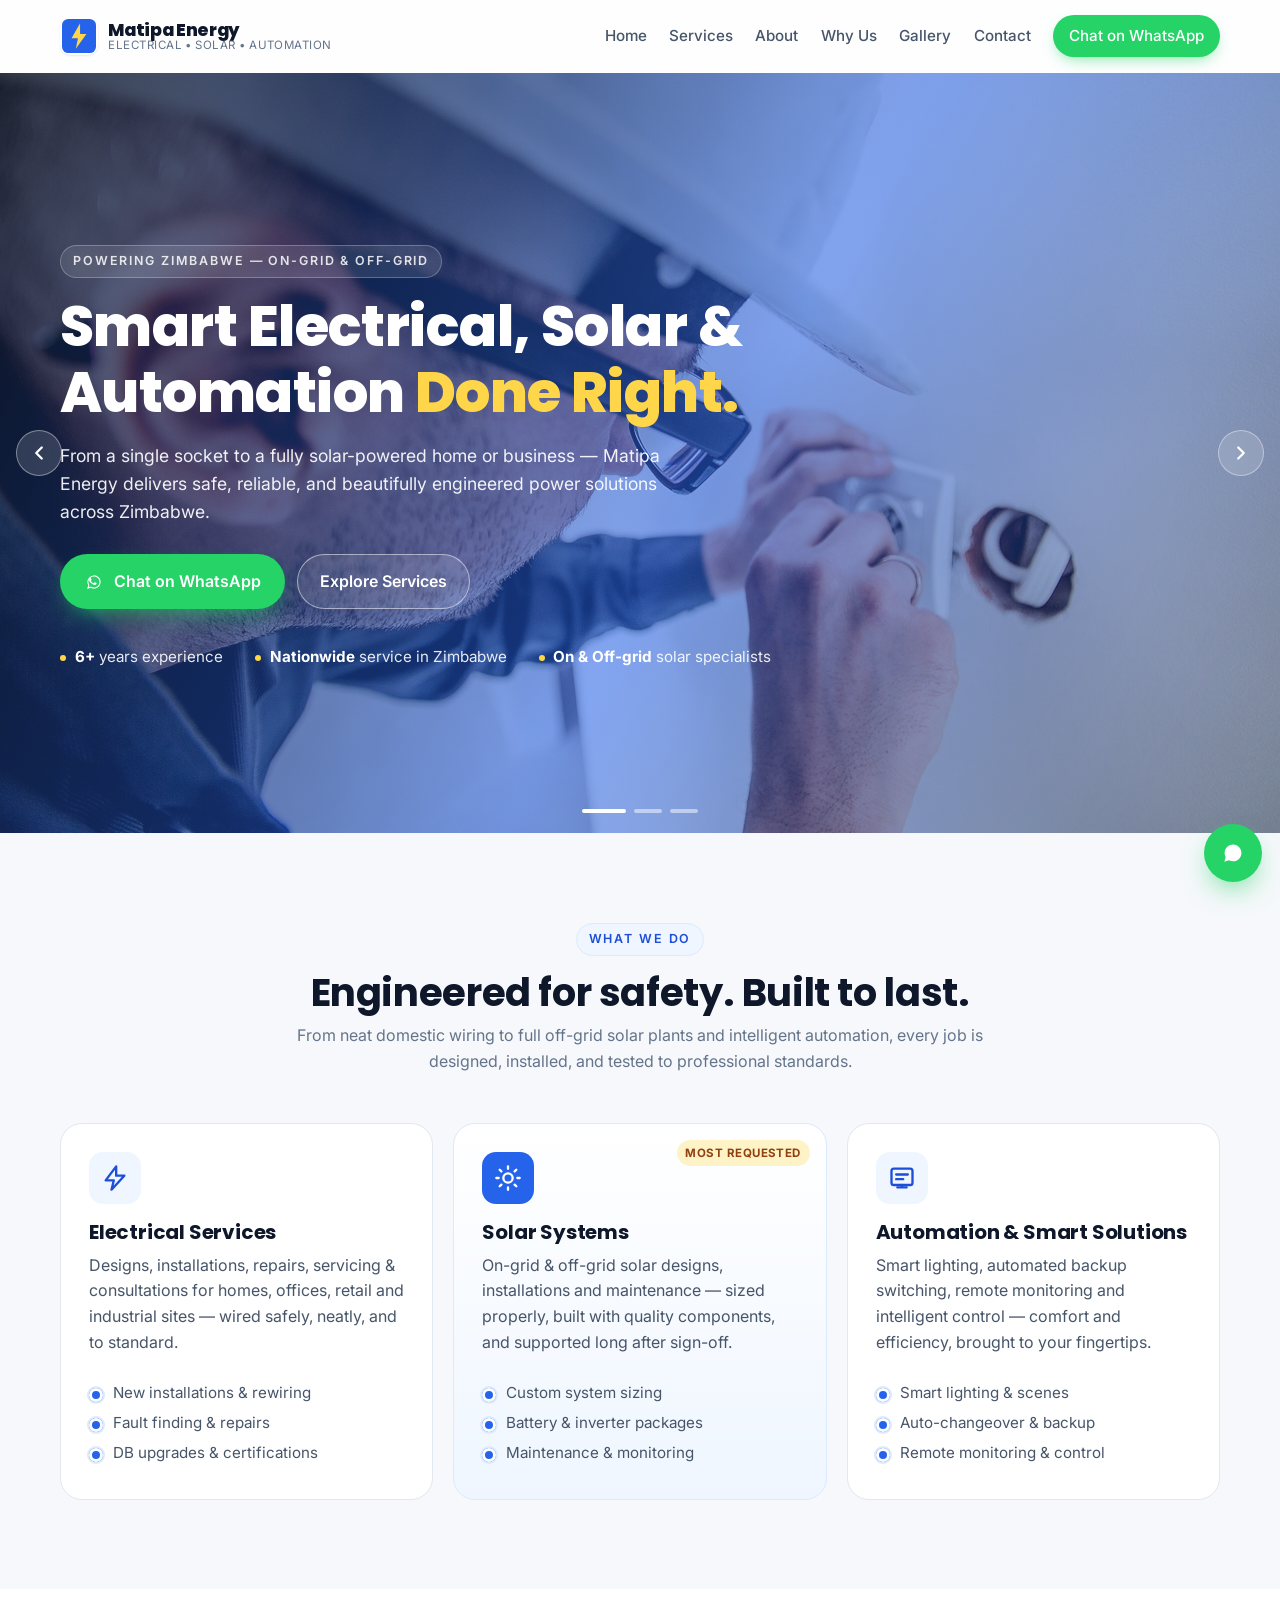
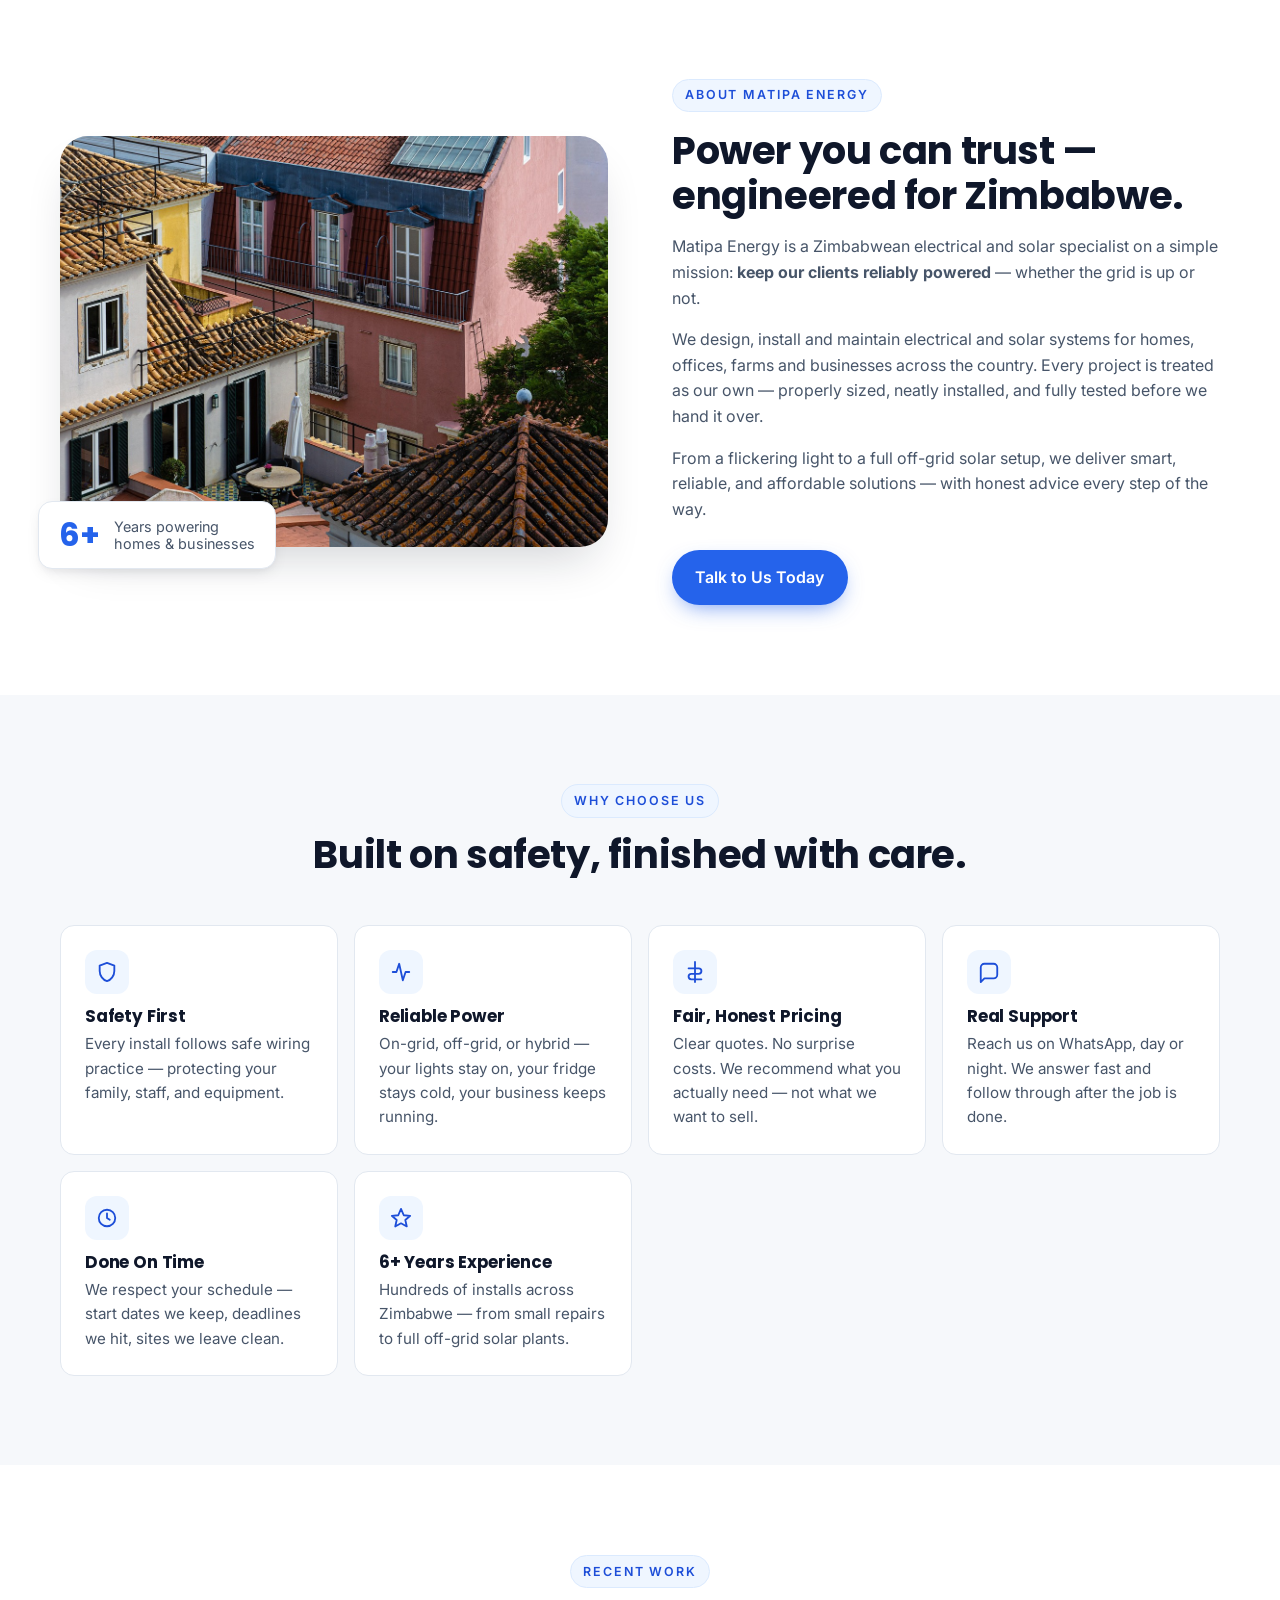
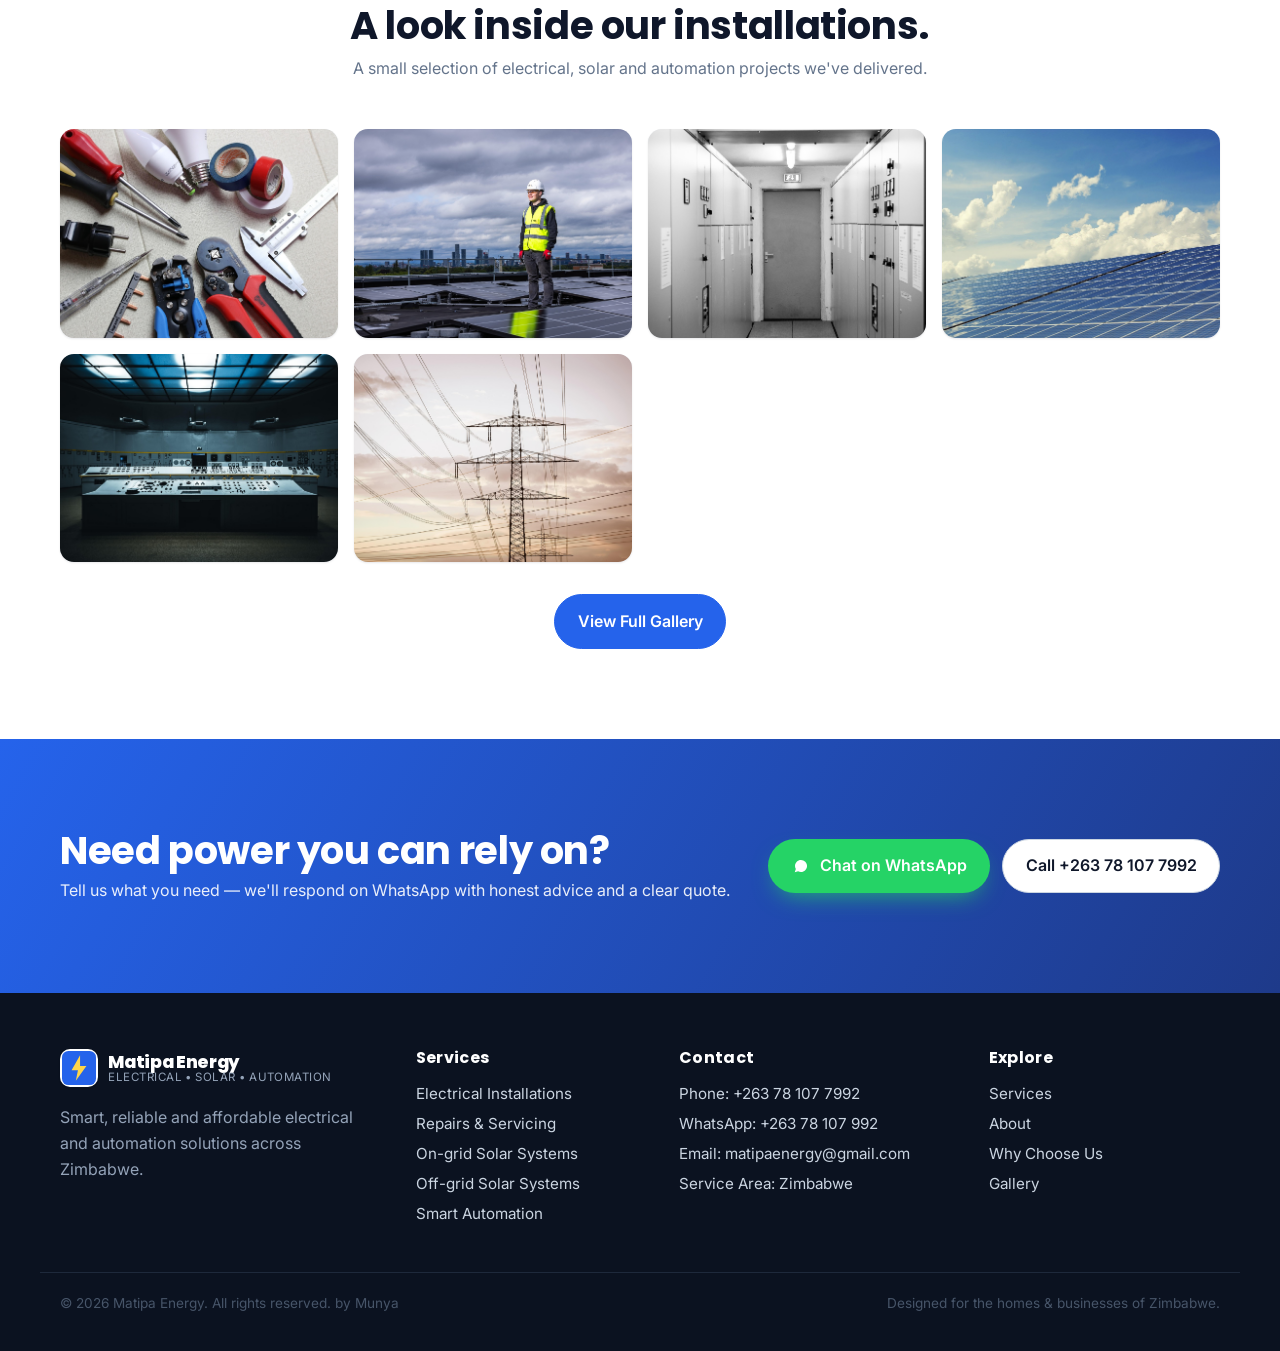
==== index.html @ 3df7f983 "Add files via upload" ====
<!DOCTYPE html>
<html lang="en">
<head>
  <meta charset="UTF-8" />
  <meta name="viewport" content="width=device-width, initial-scale=1.0" />
  <meta name="description" content="Matipa Energy — Professional electrician in Zimbabwe offering electrical installations, solar systems (on-grid & off-grid), and smart automation services. 6+ years experience. Get a free quote on WhatsApp." />
  <meta name="keywords" content="electrician in Zimbabwe, electrical installations Zimbabwe, solar systems Zimbabwe, off-grid solar, on-grid solar, automation services Zimbabwe, smart home Zimbabwe, Matipa Energy" />
  <meta name="author" content="Matipa Energy" />

  <meta property="og:title" content="Matipa Energy — Electrical, Solar & Automation Experts in Zimbabwe" />
  <meta property="og:description" content="Smart, reliable, and affordable electrical, solar, and automation solutions across Zimbabwe. 6+ years of trusted experience." />
  <meta property="og:type" content="website" />
  <meta property="og:image" content="/images/hero2.jpg" />

  <title>Matipa Energy — Electrical, Solar & Automation Experts in Zimbabwe</title>

  <link rel="icon" href="data:image/svg+xml,%3Csvg xmlns='http://www.w3.org/2000/svg' viewBox='0 0 64 64'%3E%3Crect width='64' height='64' rx='12' fill='%232563eb'/%3E%3Cpath d='M34 8 L18 36 H30 L26 56 L46 28 H34 Z' fill='%23ffd54a'/%3E%3C/svg%3E" />
  <link rel="preconnect" href="https://fonts.googleapis.com" />
  <link rel="preconnect" href="https://fonts.gstatic.com" crossorigin />
  <link href="https://fonts.googleapis.com/css2?family=Inter:wght@400;500;600;700;800&family=Poppins:wght@600;700;800&display=swap" rel="stylesheet" />
  <link rel="stylesheet" href="css/style.css" />
</head>
<body>

  <!-- ===== HEADER / NAV ===== -->
  <header class="site-header" id="siteHeader">
    <div class="container nav-wrap">
      <a href="#home" class="brand" aria-label="Matipa Energy home">
        <span class="brand-mark" aria-hidden="true">
          <svg viewBox="0 0 64 64" width="34" height="34" xmlns="http://www.w3.org/2000/svg">
            <rect width="64" height="64" rx="12" fill="#2563eb"/>
            <path d="M34 8 L18 36 H30 L26 56 L46 28 H34 Z" fill="#ffd54a"/>
          </svg>
        </span>
        <span class="brand-text">
          <span class="brand-name">Matipa Energy</span>
          <span class="brand-tag">Electrical • Solar • Automation</span>
        </span>
      </a>

      <nav class="primary-nav" id="primaryNav" aria-label="Primary">
        <a href="#home">Home</a>
        <a href="#services">Services</a>
        <a href="#about">About</a>
        <a href="#why">Why Us</a>
        <a href="gallery.html">Gallery</a>
        <a href="#contact">Contact</a>
        <a class="nav-cta" href="https://wa.me/263783249998?text=Hello%20Matipa%20Energy,%20I%20need%20electrical%20or%20solar%20services." target="_blank" rel="noopener">Chat on WhatsApp</a>
      </nav>

      <button class="nav-toggle" id="navToggle" aria-controls="primaryNav" aria-expanded="false" aria-label="Toggle menu">
        <span></span><span></span><span></span>
      </button>
    </div>
  </header>

  <!-- ===== HERO / SLIDER ===== -->
  <section class="hero" id="home" aria-label="Hero">
    <div class="slider" id="heroSlider">
      <div class="slide is-active" style="background-image:url('images/hero1.jpg')"></div>
      <div class="slide" style="background-image:url('images/hero2.jpg')"></div>
      <div class="slide" style="background-image:url('images/hero3.jpg')"></div>
      <div class="slide-overlay"></div>

      <button class="slider-arrow prev" id="slidePrev" aria-label="Previous slide">
        <svg viewBox="0 0 24 24" width="22" height="22" fill="none" stroke="currentColor" stroke-width="2.5" stroke-linecap="round" stroke-linejoin="round"><polyline points="15 18 9 12 15 6"></polyline></svg>
      </button>
      <button class="slider-arrow next" id="slideNext" aria-label="Next slide">
        <svg viewBox="0 0 24 24" width="22" height="22" fill="none" stroke="currentColor" stroke-width="2.5" stroke-linecap="round" stroke-linejoin="round"><polyline points="9 18 15 12 9 6"></polyline></svg>
      </button>

      <div class="slider-dots" id="sliderDots" role="tablist" aria-label="Slide controls"></div>
    </div>

    <div class="hero-content container">
      <span class="eyebrow">Powering Zimbabwe — On-grid &amp; Off-grid</span>
      <h1 class="hero-title">
        Smart Electrical, Solar &amp; Automation <span class="accent">Done Right.</span>
      </h1>
      <p class="hero-sub">
        From a single socket to a fully solar-powered home or business — Matipa Energy delivers
        safe, reliable, and beautifully engineered power solutions across Zimbabwe.
      </p>

      <div class="hero-ctas">
        <a class="btn btn-whatsapp"
           href="https://wa.me/263783249998?text=Hello%20Matipa%20Energy,%20I%20need%20electrical%20or%20solar%20services."
           target="_blank" rel="noopener">
          <svg viewBox="0 0 32 32" width="22" height="22" fill="currentColor" aria-hidden="true"><path d="M19.11 17.21c-.27-.14-1.6-.79-1.85-.88-.25-.09-.43-.14-.61.14-.18.27-.7.88-.86 1.06-.16.18-.32.2-.59.07-.27-.14-1.13-.42-2.16-1.34-.8-.71-1.34-1.59-1.5-1.86-.16-.27-.02-.42.12-.55.12-.12.27-.32.41-.48.14-.16.18-.27.27-.45.09-.18.05-.34-.02-.48-.07-.14-.61-1.46-.83-2-.22-.53-.44-.46-.61-.47l-.52-.01c-.18 0-.48.07-.73.34-.25.27-.95.93-.95 2.27 0 1.34.98 2.63 1.11 2.81.14.18 1.93 2.95 4.68 4.13.65.28 1.16.45 1.56.58.66.21 1.26.18 1.74.11.53-.08 1.6-.65 1.83-1.28.23-.63.23-1.16.16-1.28-.07-.12-.25-.18-.52-.32zM16.02 6.4c-5.31 0-9.62 4.31-9.62 9.62 0 1.7.45 3.36 1.3 4.82L6 26l5.29-1.66a9.59 9.59 0 0 0 4.72 1.22h.01c5.31 0 9.62-4.31 9.62-9.62 0-2.57-1-4.99-2.82-6.81a9.58 9.58 0 0 0-6.8-2.83zm0 17.51h-.01c-1.5 0-2.97-.4-4.25-1.16l-.3-.18-3.14.99 1-3.06-.2-.31a8.04 8.04 0 0 1-1.23-4.27c0-4.42 3.6-8.02 8.02-8.02 2.14 0 4.15.83 5.66 2.35a7.96 7.96 0 0 1 2.36 5.67c0 4.42-3.6 8.02-8.02 8.02z"/></svg>
          Chat on WhatsApp
        </a>
        <a class="btn btn-outline" href="#services">Explore Services</a>
      </div>

      <ul class="hero-trust">
        <li><strong>6+</strong> years experience</li>
        <li><strong>Nationwide</strong> service in Zimbabwe</li>
        <li><strong>On &amp; Off-grid</strong> solar specialists</li>
      </ul>
    </div>
  </section>

  <!-- ===== SERVICES ===== -->
  <section class="section services" id="services">
    <div class="container">
      <header class="section-head">
        <span class="eyebrow eyebrow-blue">What We Do</span>
        <h2>Engineered for safety. Built to last.</h2>
        <p>From neat domestic wiring to full off-grid solar plants and intelligent automation, every job
          is designed, installed, and tested to professional standards.</p>
      </header>

      <div class="cards">
        <article class="card service-card">
          <div class="card-icon" aria-hidden="true">
            <svg viewBox="0 0 24 24" width="28" height="28" fill="none" stroke="currentColor" stroke-width="2" stroke-linecap="round" stroke-linejoin="round"><path d="M13 2 L4 14 H11 L9 22 L20 10 H13 Z"/></svg>
          </div>
          <h3>Electrical Services</h3>
          <p>Designs, installations, repairs, servicing &amp; consultations for homes, offices, retail and industrial sites — wired safely, neatly, and to standard.</p>
          <ul class="check-list">
            <li>New installations &amp; rewiring</li>
            <li>Fault finding &amp; repairs</li>
            <li>DB upgrades &amp; certifications</li>
          </ul>
        </article>

        <article class="card service-card featured">
          <span class="badge">Most Requested</span>
          <div class="card-icon" aria-hidden="true">
            <svg viewBox="0 0 24 24" width="28" height="28" fill="none" stroke="currentColor" stroke-width="2" stroke-linecap="round" stroke-linejoin="round"><circle cx="12" cy="12" r="4"/><path d="M12 2v2M12 20v2M2 12h2M20 12h2M4.9 4.9l1.4 1.4M17.7 17.7l1.4 1.4M4.9 19.1l1.4-1.4M17.7 6.3l1.4-1.4"/></svg>
          </div>
          <h3>Solar Systems</h3>
          <p>On-grid &amp; off-grid solar designs, installations and maintenance — sized properly, built with quality components, and supported long after sign-off.</p>
          <ul class="check-list">
            <li>Custom system sizing</li>
            <li>Battery &amp; inverter packages</li>
            <li>Maintenance &amp; monitoring</li>
          </ul>
        </article>

        <article class="card service-card">
          <div class="card-icon" aria-hidden="true">
            <svg viewBox="0 0 24 24" width="28" height="28" fill="none" stroke="currentColor" stroke-width="2" stroke-linecap="round" stroke-linejoin="round"><rect x="3" y="4" width="18" height="14" rx="2"/><path d="M8 20h8M12 18v2M7 9h10M7 13h6"/></svg>
          </div>
          <h3>Automation &amp; Smart Solutions</h3>
          <p>Smart lighting, automated backup switching, remote monitoring and intelligent control — comfort and efficiency, brought to your fingertips.</p>
          <ul class="check-list">
            <li>Smart lighting &amp; scenes</li>
            <li>Auto-changeover &amp; backup</li>
            <li>Remote monitoring &amp; control</li>
          </ul>
        </article>
      </div>
    </div>
  </section>

  <!-- ===== ABOUT ===== -->
  <section class="section about" id="about">
    <div class="container about-grid">
      <div class="about-media">
        <img src="images/hero2.jpg" alt="Solar installation by Matipa Energy" loading="lazy" />
        <div class="about-stat">
          <strong>6+</strong>
          <span>Years powering<br />homes &amp; businesses</span>
        </div>
      </div>

      <div class="about-copy">
        <span class="eyebrow eyebrow-blue">About Matipa Energy</span>
        <h2>Power you can trust — engineered for Zimbabwe.</h2>
        <p>
          Matipa Energy is a Zimbabwean electrical and solar specialist on a simple mission:
          <strong>keep our clients reliably powered</strong> — whether the grid is up or not.
        </p>
        <p>
          We design, install and maintain electrical and solar systems for homes, offices,
          farms and businesses across the country. Every project is treated as our own —
          properly sized, neatly installed, and fully tested before we hand it over.
        </p>
        <p>
          From a flickering light to a full off-grid solar setup, we deliver smart,
          reliable, and affordable solutions — with honest advice every step of the way.
        </p>

        <a class="btn btn-primary" href="#contact">Talk to Us Today</a>
      </div>
    </div>
  </section>

  <!-- ===== WHY US ===== -->
  <section class="section why" id="why">
    <div class="container">
      <header class="section-head">
        <span class="eyebrow eyebrow-blue">Why Choose Us</span>
        <h2>Built on safety, finished with care.</h2>
      </header>

      <div class="why-grid">
        <div class="why-item">
          <div class="why-icon"><svg viewBox="0 0 24 24" width="22" height="22" fill="none" stroke="currentColor" stroke-width="2" stroke-linecap="round" stroke-linejoin="round"><path d="M12 2 4 5v6c0 5 3.5 9.7 8 11 4.5-1.3 8-6 8-11V5l-8-3z"/></svg></div>
          <h4>Safety First</h4>
          <p>Every install follows safe wiring practice — protecting your family, staff, and equipment.</p>
        </div>
        <div class="why-item">
          <div class="why-icon"><svg viewBox="0 0 24 24" width="22" height="22" fill="none" stroke="currentColor" stroke-width="2" stroke-linecap="round" stroke-linejoin="round"><path d="M3 12h4l3-9 4 18 3-9h4"/></svg></div>
          <h4>Reliable Power</h4>
          <p>On-grid, off-grid, or hybrid — your lights stay on, your fridge stays cold, your business keeps running.</p>
        </div>
        <div class="why-item">
          <div class="why-icon"><svg viewBox="0 0 24 24" width="22" height="22" fill="none" stroke="currentColor" stroke-width="2" stroke-linecap="round" stroke-linejoin="round"><path d="M12 1v22M5 8h11a3 3 0 0 1 0 6H8a3 3 0 0 0 0 6h11"/></svg></div>
          <h4>Fair, Honest Pricing</h4>
          <p>Clear quotes. No surprise costs. We recommend what you actually need — not what we want to sell.</p>
        </div>
        <div class="why-item">
          <div class="why-icon"><svg viewBox="0 0 24 24" width="22" height="22" fill="none" stroke="currentColor" stroke-width="2" stroke-linecap="round" stroke-linejoin="round"><path d="M21 15a4 4 0 0 1-4 4H7l-4 4V7a4 4 0 0 1 4-4h10a4 4 0 0 1 4 4z"/></svg></div>
          <h4>Real Support</h4>
          <p>Reach us on WhatsApp, day or night. We answer fast and follow through after the job is done.</p>
        </div>
        <div class="why-item">
          <div class="why-icon"><svg viewBox="0 0 24 24" width="22" height="22" fill="none" stroke="currentColor" stroke-width="2" stroke-linecap="round" stroke-linejoin="round"><circle cx="12" cy="12" r="9"/><path d="M12 7v5l3 2"/></svg></div>
          <h4>Done On Time</h4>
          <p>We respect your schedule — start dates we keep, deadlines we hit, sites we leave clean.</p>
        </div>
        <div class="why-item">
          <div class="why-icon"><svg viewBox="0 0 24 24" width="22" height="22" fill="none" stroke="currentColor" stroke-width="2" stroke-linecap="round" stroke-linejoin="round"><path d="M12 2 15 9l7 .6-5.3 4.6 1.6 7L12 17.8 5.7 21.2l1.6-7L2 9.6 9 9z"/></svg></div>
          <h4>6+ Years Experience</h4>
          <p>Hundreds of installs across Zimbabwe — from small repairs to full off-grid solar plants.</p>
        </div>
      </div>
    </div>
  </section>

  <!-- ===== GALLERY PREVIEW ===== -->
  <section class="section gallery" id="gallery">
    <div class="container">
      <header class="section-head">
        <span class="eyebrow eyebrow-blue">Recent Work</span>
        <h2>A look inside our installations.</h2>
        <p>A small selection of electrical, solar and automation projects we've delivered.</p>
      </header>

      <div class="gallery-grid">
        <a class="gallery-item" href="gallery.html"><img src="images/gallery1.jpg" alt="Electrical wiring installation" loading="lazy" /><span>Electrical Wiring</span></a>
        <a class="gallery-item" href="gallery.html"><img src="images/gallery2.jpg" alt="Rooftop solar installation" loading="lazy" /><span>Solar Installation</span></a>
        <a class="gallery-item" href="gallery.html"><img src="images/gallery3.jpg" alt="Distribution board" loading="lazy" /><span>Distribution Board</span></a>
        <a class="gallery-item" href="gallery.html"><img src="images/gallery4.jpg" alt="Off-grid battery storage" loading="lazy" /><span>Battery Backup</span></a>
        <a class="gallery-item" href="gallery.html"><img src="images/gallery5.jpg" alt="Smart lighting control" loading="lazy" /><span>Smart Automation</span></a>
        <a class="gallery-item" href="gallery.html"><img src="images/gallery6.jpg" alt="Electrician at work" loading="lazy" /><span>On-Site Service</span></a>
      </div>

      <div class="gallery-cta">
        <a class="btn btn-outline" href="gallery.html">View Full Gallery</a>
      </div>
    </div>
  </section>

  <!-- ===== CTA BANNER ===== -->
  <section class="section cta-banner" id="contact">
    <div class="container cta-wrap">
      <div>
        <h2>Need power you can rely on?</h2>
        <p>Tell us what you need — we'll respond on WhatsApp with honest advice and a clear quote.</p>
      </div>
      <div class="cta-actions">
        <a class="btn btn-whatsapp" href="https://wa.me/263781077992?text=Hello%20Matipa%20Energy,%20I%20need%20electrical%20or%20solar%20services." target="_blank" rel="noopener">
          <svg viewBox="0 0 32 32" width="20" height="20" fill="currentColor" aria-hidden="true"><path d="M19.11 17.21c-.27-.14-1.6-.79-1.85-.88-.25-.09-.43-.14-.61.14-.18.27-.7.88-.86 1.06-.16.18-.32.2-.59.07-.27-.14-1.13-.42-2.16-1.34-.8-.71-1.34-1.59-1.5-1.86-.16-.27-.02-.42.12-.55.12-.12.27-.32.41-.48.14-.16.18-.27.27-.45.09-.18.05-.34-.02-.48-.07-.14-.61-1.46-.83-2-.22-.53-.44-.46-.61-.47l-.52-.01c-.18 0-.48.07-.73.34-.25.27-.95.93-.95 2.27 0 1.34.98 2.63 1.11 2.81.14.18 1.93 2.95 4.68 4.13.65.28 1.16.45 1.56.58.66.21 1.26.18 1.74.11.53-.08 1.6-.65 1.83-1.28.23-.63.23-1.16.16-1.28-.07-.12-.25-.18-.52-.32zM16.02 6.4c-5.31 0-9.62 4.31-9.62 9.62 0 1.7.45 3.36 1.3 4.82L6 26l5.29-1.66a9.59 9.59 0 0 0 4.72 1.22h.01c5.31 0 9.62-4.31 9.62-9.62 0-2.57-1-4.99-2.82-6.81a9.58 9.58 0 0 0-6.8-2.83z"/></svg>
          Chat on WhatsApp
        </a>
        <a class="btn btn-light" href="tel:+263781077992">Call +263 78 107 7992</a>
      </div>
    </div>
  </section>

  <!-- ===== FOOTER ===== -->
  <footer class="site-footer">
    <div class="container footer-grid">
      <div>
        <a href="#home" class="brand brand-footer">
          <span class="brand-mark" aria-hidden="true">
            <svg viewBox="0 0 64 64" width="34" height="34" xmlns="http://www.w3.org/2000/svg">
              <rect width="64" height="64" rx="12" fill="#2563eb"/>
              <path d="M34 8 L18 36 H30 L26 56 L46 28 H34 Z" fill="#ffd54a"/>
            </svg>
          </span>
          <span class="brand-text">
            <span class="brand-name">Matipa Energy</span>
            <span class="brand-tag">Electrical • Solar • Automation</span>
          </span>
        </a>
        <p class="footer-tag">Smart, reliable and affordable electrical and automation solutions across Zimbabwe.</p>
      </div>

      <div>
        <h5>Services</h5>
        <ul class="footer-list">
          <li>Electrical Installations</li>
          <li>Repairs &amp; Servicing</li>
          <li>On-grid Solar Systems</li>
          <li>Off-grid Solar Systems</li>
          <li>Smart Automation</li>
        </ul>
      </div>

      <div>
        <h5>Contact</h5>
        <ul class="footer-list">
          <li>Phone: <a href="tel:+263781077992">+263 78 107 7992</a></li>
          <li>WhatsApp: <a href="https://wa.me/263781077992?text=Hello%20Matipa%20Energy,%20I%20need%20electrical%20or%20solar%20services." target="_blank" rel="noopener">+263 78 107 992</a></li>
          <li>Email: <a href="mailto:matipaenergy@gmail.com">matipaenergy@gmail.com</a></li>
          <li>Service Area: Zimbabwe</li>
        </ul>
      </div>

      <div>
        <h5>Explore</h5>
        <ul class="footer-list">
          <li><a href="#services">Services</a></li>
          <li><a href="#about">About</a></li>
          <li><a href="#why">Why Choose Us</a></li>
          <li><a href="/gallery.html">Gallery</a></li>
        </ul>
      </div>
    </div>

    <div class="container footer-bottom">
      <p>&copy; <span id="year"></span> Matipa Energy. All rights reserved. by Munya</p>
      <p>Designed for the homes &amp; businesses of Zimbabwe.</p>
    </div>
  </footer>

  <!-- Floating WhatsApp -->
  <a class="float-whatsapp"
     href="https://wa.me/263781077992?text=Hello%20Matipa%20Energy,%20I%20need%20electrical%20or%20solar%20services."
     target="_blank" rel="noopener" aria-label="Chat on WhatsApp">
    <svg viewBox="0 0 32 32" width="28" height="28" fill="currentColor" aria-hidden="true"><path d="M19.11 17.21c-.27-.14-1.6-.79-1.85-.88-.25-.09-.43-.14-.61.14-.18.27-.7.88-.86 1.06-.16.18-.32.2-.59.07-.27-.14-1.13-.42-2.16-1.34-.8-.71-1.34-1.59-1.5-1.86-.16-.27-.02-.42.12-.55.12-.12.27-.32.41-.48.14-.16.18-.27.27-.45.09-.18.05-.34-.02-.48-.07-.14-.61-1.46-.83-2-.22-.53-.44-.46-.61-.47l-.52-.01c-.18 0-.48.07-.73.34-.25.27-.95.93-.95 2.27 0 1.34.98 2.63 1.11 2.81.14.18 1.93 2.95 4.68 4.13.65.28 1.16.45 1.56.58.66.21 1.26.18 1.74.11.53-.08 1.6-.65 1.83-1.28.23-.63.23-1.16.16-1.28-.07-.12-.25-.18-.52-.32zM16.02 6.4c-5.31 0-9.62 4.31-9.62 9.62 0 1.7.45 3.36 1.3 4.82L6 26l5.29-1.66a9.59 9.59 0 0 0 4.72 1.22h.01c5.31 0 9.62-4.31 9.62-9.62 0-2.57-1-4.99-2.82-6.81a9.58 9.58 0 0 0-6.8-2.83z"/></svg>
  </a>

  <script src="js/script.js"></script>
</body>
</html>
---- css/style.css ----
/* =========================================================
   Matipa Energy — style.css
   Light, professional palette: white / light grey / soft blue
   No frameworks. Mobile-first.
   ========================================================= */

/* ---------- Design tokens ---------- */
:root {
  --c-bg: #f6f8fb;
  --c-surface: #ffffff;
  --c-surface-2: #f0f4fa;
  --c-text: #0f172a;
  --c-text-soft: #475569;
  --c-text-mute: #64748b;
  --c-border: #e2e8f0;
  --c-border-strong: #cbd5e1;

  --c-blue: #2563eb;
  --c-blue-600: #1d4ed8;
  --c-blue-50: #eff6ff;
  --c-blue-100: #dbeafe;
  --c-accent: #f59e0b;
  --c-accent-soft: #fef3c7;
  --c-whatsapp: #25d366;
  --c-whatsapp-dark: #128c7e;

  --shadow-sm: 0 1px 2px rgba(15,23,42,.06), 0 1px 3px rgba(15,23,42,.04);
  --shadow-md: 0 6px 16px -4px rgba(15,23,42,.10), 0 4px 8px -4px rgba(15,23,42,.06);
  --shadow-lg: 0 24px 48px -16px rgba(15,23,42,.20);

  --radius-sm: 8px;
  --radius-md: 14px;
  --radius-lg: 22px;
  --radius-xl: 28px;

  --container: 1200px;
  --header-h: 72px;

  --font-sans: 'Inter', system-ui, -apple-system, Segoe UI, Roboto, Helvetica, Arial, sans-serif;
  --font-display: 'Poppins', 'Inter', system-ui, sans-serif;
}

/* ---------- Reset ---------- */
*,
*::before,
*::after { box-sizing: border-box; }

html { scroll-behavior: smooth; -webkit-text-size-adjust: 100%; }

body {
  margin: 0;
  font-family: var(--font-sans);
  background: var(--c-bg);
  color: var(--c-text);
  line-height: 1.6;
  -webkit-font-smoothing: antialiased;
  text-rendering: optimizeLegibility;
}

img { max-width: 100%; display: block; }
a  { color: var(--c-blue); text-decoration: none; }
a:hover { color: var(--c-blue-600); }

h1, h2, h3, h4, h5 {
  font-family: var(--font-display);
  color: var(--c-text);
  margin: 0 0 .5rem;
  line-height: 1.18;
  letter-spacing: -.01em;
}
h1 { font-size: clamp(2rem, 4.4vw, 3.5rem); font-weight: 800; }
h2 { font-size: clamp(1.6rem, 3vw, 2.4rem); font-weight: 700; }
h3 { font-size: 1.25rem; font-weight: 700; }
h4 { font-size: 1.05rem; font-weight: 700; }
p  { margin: 0 0 1rem; color: var(--c-text-soft); }

ul { padding-left: 0; list-style: none; margin: 0; }

.container {
  width: 100%;
  max-width: var(--container);
  margin: 0 auto;
  padding: 0 1.25rem;
}

/* ---------- Header / Nav ---------- */
.site-header {
  position: sticky;
  top: 0;
  z-index: 50;
  background: rgba(255,255,255,.85);
  backdrop-filter: saturate(180%) blur(10px);
  -webkit-backdrop-filter: saturate(180%) blur(10px);
  border-bottom: 1px solid transparent;
  transition: border-color .2s ease, box-shadow .2s ease, background .2s ease;
}
.site-header.is-scrolled {
  background: rgba(255,255,255,.96);
  border-bottom-color: var(--c-border);
  box-shadow: var(--shadow-sm);
}
.nav-wrap {
  display: flex;
  align-items: center;
  justify-content: space-between;
  height: var(--header-h);
  gap: 1rem;
}
.brand {
  display: inline-flex;
  align-items: center;
  gap: .65rem;
  color: var(--c-text);
}
.brand:hover { color: var(--c-text); }
.brand-mark {
  display: inline-flex;
  align-items: center;
  justify-content: center;
  width: 38px; height: 38px;
  border-radius: 10px;
  box-shadow: var(--shadow-sm);
  background: #fff;
}
.brand-text { display: flex; flex-direction: column; line-height: 1.05; }
.brand-name { font-family: var(--font-display); font-weight: 800; font-size: 1.1rem; letter-spacing: -.02em; }
.brand-tag  { font-size: .72rem; color: var(--c-text-mute); letter-spacing: .04em; text-transform: uppercase; }

.primary-nav {
  display: flex;
  align-items: center;
  gap: 1.4rem;
}
.primary-nav a {
  color: var(--c-text-soft);
  font-weight: 500;
  font-size: .95rem;
  padding: .35rem 0;
  position: relative;
  transition: color .15s ease;
}
.primary-nav a:hover { color: var(--c-text); }
.primary-nav a:not(.nav-cta)::after {
  content: "";
  position: absolute;
  left: 0; right: 0; bottom: -4px;
  height: 2px;
  background: var(--c-blue);
  transform: scaleX(0);
  transform-origin: left;
  transition: transform .25s ease;
  border-radius: 2px;
}
.primary-nav a:not(.nav-cta):hover::after { transform: scaleX(1); }

.nav-cta {
  background: var(--c-whatsapp);
  color: #fff !important;
  padding: .55rem 1rem !important;
  border-radius: 999px;
  font-weight: 600;
  box-shadow: 0 6px 16px -6px rgba(37,211,102,.7);
  transition: transform .15s ease, box-shadow .2s ease, background .2s ease;
}
.nav-cta:hover { background: var(--c-whatsapp-dark); transform: translateY(-1px); }

.nav-toggle {
  display: none;
  background: transparent;
  border: 1px solid var(--c-border);
  border-radius: 10px;
  width: 42px; height: 42px;
  flex-direction: column;
  align-items: center;
  justify-content: center;
  gap: 5px;
  cursor: pointer;
}
.nav-toggle span {
  display: block;
  width: 20px; height: 2px;
  background: var(--c-text);
  border-radius: 2px;
  transition: transform .2s ease, opacity .2s ease;
}

/* ---------- Hero ---------- */
.hero {
  position: relative;
  min-height: clamp(560px, 85vh, 760px);
  display: flex;
  align-items: center;
  overflow: hidden;
  isolation: isolate;
  color: #fff;
}
.slider {
  position: absolute;
  inset: 0;
  z-index: -2;
}
.slide {
  position: absolute;
  inset: 0;
  background-size: cover;
  background-position: center;
  opacity: 0;
  transform: scale(1.06);
  transition: opacity 1.1s ease, transform 6s ease-out;
}
.slide.is-active {
  opacity: 1;
  transform: scale(1);
}
.slide-overlay {
  position: absolute;
  inset: 0;
  background:
    linear-gradient(120deg, rgba(15,23,42,.78) 0%, rgba(37,99,235,.55) 55%, rgba(15,23,42,.40) 100%),
    radial-gradient(1200px 600px at 80% 20%, rgba(255,255,255,.10), transparent 60%);
}

.slider-arrow {
  position: absolute;
  top: 50%;
  transform: translateY(-50%);
  width: 46px; height: 46px;
  border-radius: 999px;
  border: 1px solid rgba(255,255,255,.4);
  background: rgba(255,255,255,.15);
  color: #fff;
  display: inline-flex;
  align-items: center;
  justify-content: center;
  cursor: pointer;
  backdrop-filter: blur(6px);
  -webkit-backdrop-filter: blur(6px);
  transition: background .2s ease, transform .15s ease;
  z-index: 3;
}
.slider-arrow:hover { background: rgba(255,255,255,.3); }
.slider-arrow:active { transform: translateY(-50%) scale(.96); }
.slider-arrow.prev { left: 1rem; }
.slider-arrow.next { right: 1rem; }

.slider-dots {
  position: absolute;
  bottom: 1.25rem;
  left: 50%;
  transform: translateX(-50%);
  display: flex;
  gap: .5rem;
  z-index: 3;
}
.slider-dots button {
  width: 28px; height: 4px;
  border-radius: 2px;
  border: 0;
  background: rgba(255,255,255,.5);
  cursor: pointer;
  transition: background .2s ease, width .25s ease;
}
.slider-dots button.is-active {
  background: #fff;
  width: 44px;
}

.hero-content {
  position: relative;
  z-index: 2;
  padding: 6rem 1.25rem 5.5rem;
}
.eyebrow {
  display: inline-block;
  font-size: .78rem;
  font-weight: 600;
  letter-spacing: .15em;
  text-transform: uppercase;
  color: rgba(255,255,255,.85);
  background: rgba(255,255,255,.1);
  border: 1px solid rgba(255,255,255,.25);
  padding: .35rem .75rem;
  border-radius: 999px;
  margin-bottom: 1rem;
}
.eyebrow-blue {
  background: var(--c-blue-50);
  color: var(--c-blue-600);
  border-color: var(--c-blue-100);
}
.hero-title {
  color: #fff;
  max-width: 820px;
  margin: 0 0 1rem;
}
.hero-title .accent { color: #ffd54a; }
.hero-sub {
  color: rgba(255,255,255,.92);
  font-size: 1.1rem;
  max-width: 640px;
  margin-bottom: 1.75rem;
}
.hero-ctas {
  display: flex;
  flex-wrap: wrap;
  gap: .75rem;
  margin-bottom: 2.25rem;
}
.hero-trust {
  display: flex;
  flex-wrap: wrap;
  gap: 1.25rem 2rem;
  color: rgba(255,255,255,.9);
  font-size: .95rem;
}
.hero-trust li::before {
  content: "";
  display: inline-block;
  width: 6px; height: 6px;
  background: #ffd54a;
  border-radius: 999px;
  margin-right: .55rem;
  vertical-align: middle;
}
.hero-trust strong { color: #fff; font-weight: 700; }

/* ---------- Buttons ---------- */
.btn {
  display: inline-flex;
  align-items: center;
  justify-content: center;
  gap: .55rem;
  padding: .85rem 1.4rem;
  border-radius: 999px;
  font-weight: 600;
  font-size: 1rem;
  border: 1px solid transparent;
  cursor: pointer;
  transition: transform .15s ease, background .2s ease, color .2s ease, box-shadow .2s ease, border-color .2s ease;
  white-space: nowrap;
}
.btn:active { transform: translateY(1px); }

.btn-primary {
  background: var(--c-blue);
  color: #fff;
  box-shadow: 0 8px 22px -8px rgba(37,99,235,.7);
}
.btn-primary:hover { background: var(--c-blue-600); color: #fff; }

.btn-outline {
  background: rgba(255,255,255,.1);
  color: #fff;
  border-color: rgba(255,255,255,.5);
}
.btn-outline:hover { background: rgba(255,255,255,.18); color: #fff; }

.btn-light {
  background: #fff;
  color: var(--c-text);
  border-color: var(--c-border-strong);
}
.btn-light:hover { background: var(--c-surface-2); color: var(--c-text); }

.btn-whatsapp {
  background: var(--c-whatsapp);
  color: #fff;
  box-shadow: 0 10px 24px -10px rgba(37,211,102,.85);
}
.btn-whatsapp:hover { background: var(--c-whatsapp-dark); color: #fff; }

/* ---------- Section base ---------- */
.section {
  padding: clamp(3.5rem, 7vw, 6rem) 0;
}
.section-head {
  text-align: center;
  max-width: 720px;
  margin: 0 auto 3rem;
}
.section-head .eyebrow { margin-bottom: .9rem; }
.section-head p { color: var(--c-text-mute); }

/* ---------- Cards (Services) ---------- */
.cards {
  display: grid;
  gap: 1.25rem;
  grid-template-columns: repeat(auto-fit, minmax(260px, 1fr));
}
.card {
  background: var(--c-surface);
  border: 1px solid var(--c-border);
  border-radius: var(--radius-lg);
  padding: 1.75rem;
  position: relative;
  transition: transform .25s ease, box-shadow .25s ease, border-color .25s ease;
}
.service-card { display: flex; flex-direction: column; }
.service-card:hover {
  transform: translateY(-4px);
  border-color: var(--c-blue-100);
  box-shadow: var(--shadow-md);
}
.service-card.featured {
  background: linear-gradient(180deg, #ffffff, var(--c-blue-50));
  border-color: var(--c-blue-100);
}
.card-icon {
  width: 52px; height: 52px;
  display: inline-flex;
  align-items: center;
  justify-content: center;
  border-radius: 14px;
  background: var(--c-blue-50);
  color: var(--c-blue-600);
  margin-bottom: 1.1rem;
}
.featured .card-icon {
  background: var(--c-blue);
  color: #fff;
}
.badge {
  position: absolute;
  top: 1rem; right: 1rem;
  background: var(--c-accent-soft);
  color: #92400e;
  font-size: .72rem;
  font-weight: 700;
  letter-spacing: .04em;
  text-transform: uppercase;
  padding: .25rem .55rem;
  border-radius: 999px;
}
.check-list { margin-top: .25rem; }
.check-list li {
  position: relative;
  padding-left: 1.5rem;
  margin: .35rem 0;
  color: var(--c-text-soft);
  font-size: .95rem;
}
.check-list li::before {
  content: "";
  position: absolute;
  left: 0; top: .45rem;
  width: 14px; height: 14px;
  border-radius: 999px;
  background: var(--c-blue);
  box-shadow: inset 0 0 0 3px #fff, 0 0 0 2px var(--c-blue-100);
}

/* ---------- About ---------- */
.about { background: var(--c-surface); }
.about-grid {
  display: grid;
  grid-template-columns: 1fr 1fr;
  gap: clamp(2rem, 5vw, 4rem);
  align-items: center;
}
.about-media {
  position: relative;
}
.about-media img {
  width: 100%;
  border-radius: var(--radius-xl);
  box-shadow: var(--shadow-lg);
  aspect-ratio: 4/3;
  object-fit: cover;
}
.about-stat {
  position: absolute;
  bottom: -22px; left: -22px;
  background: #fff;
  padding: 1rem 1.25rem;
  border-radius: var(--radius-md);
  box-shadow: var(--shadow-md);
  display: flex;
  align-items: center;
  gap: .9rem;
  border: 1px solid var(--c-border);
}
.about-stat strong {
  font-family: var(--font-display);
  font-size: 2rem;
  color: var(--c-blue);
  line-height: 1;
}
.about-stat span {
  font-size: .9rem;
  color: var(--c-text-soft);
  line-height: 1.2;
}
.about-copy h2 { margin-bottom: 1rem; }
.about-copy .btn { margin-top: .75rem; }

/* ---------- Why ---------- */
.why { background: var(--c-bg); }
.why-grid {
  display: grid;
  gap: 1rem;
  grid-template-columns: repeat(auto-fit, minmax(260px, 1fr));
}
.why-item {
  background: #fff;
  border: 1px solid var(--c-border);
  border-radius: var(--radius-md);
  padding: 1.5rem;
  transition: transform .25s ease, box-shadow .25s ease;
}
.why-item:hover {
  transform: translateY(-3px);
  box-shadow: var(--shadow-md);
}
.why-icon {
  width: 44px; height: 44px;
  border-radius: 12px;
  background: var(--c-blue-50);
  color: var(--c-blue-600);
  display: inline-flex;
  align-items: center;
  justify-content: center;
  margin-bottom: .8rem;
}
.why-item h4 { margin-bottom: .35rem; }
.why-item p  { font-size: .95rem; margin: 0; }

/* ---------- Gallery ---------- */
.gallery { background: var(--c-surface); }
.gallery-grid {
  display: grid;
  gap: 1rem;
  grid-template-columns: repeat(auto-fit, minmax(260px, 1fr));
}
.gallery-item {
  position: relative;
  display: block;
  border-radius: var(--radius-md);
  overflow: hidden;
  aspect-ratio: 4/3;
  box-shadow: var(--shadow-sm);
  background: var(--c-surface-2);
  transition: transform .35s ease, box-shadow .35s ease;
}
.gallery-item img {
  width: 100%; height: 100%;
  object-fit: cover;
  transition: transform .6s ease;
}
.gallery-item span {
  position: absolute;
  left: 1rem; bottom: 1rem;
  background: rgba(255,255,255,.92);
  color: var(--c-text);
  font-weight: 600;
  font-size: .9rem;
  padding: .35rem .7rem;
  border-radius: 999px;
  box-shadow: var(--shadow-sm);
  transform: translateY(6px);
  opacity: 0;
  transition: transform .3s ease, opacity .3s ease;
}
.gallery-item:hover {
  transform: translateY(-4px);
  box-shadow: var(--shadow-md);
}
.gallery-item:hover img { transform: scale(1.06); }
.gallery-item:hover span { transform: translateY(0); opacity: 1; }
.gallery-cta { text-align: center; margin-top: 2rem; }
.gallery-cta .btn-outline {
  background: var(--c-blue);
  color: #fff;
  border-color: var(--c-blue);
}
.gallery-cta .btn-outline:hover { background: var(--c-blue-600); border-color: var(--c-blue-600); }

/* Standalone gallery page tweaks */
.gallery-page-hero {
  background: linear-gradient(120deg, var(--c-blue-50), #fff);
  padding: clamp(4rem, 8vw, 6rem) 0 2rem;
  text-align: center;
  border-bottom: 1px solid var(--c-border);
}
.gallery-page-hero h1 {
  color: var(--c-text);
  font-size: clamp(2rem, 4vw, 2.8rem);
}
.gallery-page-hero p {
  max-width: 620px;
  margin: 0 auto 0;
  color: var(--c-text-mute);
}

/* ---------- CTA banner ---------- */
.cta-banner {
  background:
    linear-gradient(120deg, var(--c-blue) 0%, #1e3a8a 100%);
  color: #fff;
}
.cta-banner h2 { color: #fff; margin-bottom: .25rem; }
.cta-banner p  { color: rgba(255,255,255,.9); margin: 0; }
.cta-wrap {
  display: flex;
  align-items: center;
  justify-content: space-between;
  gap: 1.5rem;
  flex-wrap: wrap;
}
.cta-actions {
  display: flex;
  gap: .75rem;
  flex-wrap: wrap;
}

/* ---------- Footer ---------- */
.site-footer {
  background: #0b1220;
  color: #cbd5e1;
  padding-top: 3.5rem;
}
.site-footer h5 {
  color: #fff;
  font-family: var(--font-display);
  font-size: 1rem;
  margin-bottom: .9rem;
  letter-spacing: .02em;
}
.footer-grid {
  display: grid;
  gap: 2rem;
  grid-template-columns: 1.4fr 1fr 1.2fr 1fr;
}
.brand-footer .brand-name { color: #fff; }
.brand-footer .brand-tag  { color: #94a3b8; }
.footer-tag { color: #94a3b8; margin-top: .8rem; }
.footer-list li { margin: .35rem 0; font-size: .95rem; }
.footer-list a {
  color: #cbd5e1;
  transition: color .15s ease;
}
.footer-list a:hover { color: #fff; }
.footer-bottom {
  display: flex;
  justify-content: space-between;
  flex-wrap: wrap;
  gap: .5rem;
  border-top: 1px solid #1e293b;
  margin-top: 2.5rem;
  padding-top: 1.25rem;
  padding-bottom: 1.25rem;
  font-size: .85rem;
  color: #94a3b8;
}

/* ---------- Floating WhatsApp ---------- */
.float-whatsapp {
  position: fixed;
  right: 18px;
  bottom: 18px;
  width: 58px; height: 58px;
  border-radius: 999px;
  background: var(--c-whatsapp);
  color: #fff;
  display: inline-flex;
  align-items: center;
  justify-content: center;
  z-index: 60;
  box-shadow: 0 12px 28px -8px rgba(37,211,102,.7);
  animation: pulseGlow 2.4s ease-in-out infinite;
  transition: transform .15s ease, background .2s ease;
}
.float-whatsapp:hover { background: var(--c-whatsapp-dark); color: #fff; transform: translateY(-2px); }

@keyframes pulseGlow {
  0%, 100% { box-shadow: 0 12px 28px -8px rgba(37,211,102,.7), 0 0 0 0 rgba(37,211,102,.55); }
  50%      { box-shadow: 0 12px 28px -8px rgba(37,211,102,.7), 0 0 0 14px rgba(37,211,102,0); }
}

/* ---------- Reveal animation ---------- */
.reveal {
  opacity: 0;
  transform: translateY(18px);
  transition: opacity .7s ease, transform .7s ease;
}
.reveal.is-visible {
  opacity: 1;
  transform: translateY(0);
}

/* ---------- Responsive ---------- */
@media (max-width: 960px) {
  .about-grid { grid-template-columns: 1fr; }
  .footer-grid { grid-template-columns: 1fr 1fr; }
}

@media (max-width: 760px) {
  .nav-toggle { display: inline-flex; }
  .primary-nav {
    position: absolute;
    top: var(--header-h);
    left: 0; right: 0;
    background: #fff;
    flex-direction: column;
    align-items: stretch;
    gap: 0;
    padding: .5rem .75rem 1rem;
    border-bottom: 1px solid var(--c-border);
    box-shadow: var(--shadow-md);
    transform: translateY(-8px);
    opacity: 0;
    pointer-events: none;
    transition: opacity .2s ease, transform .2s ease;
  }
  .primary-nav.is-open {
    opacity: 1;
    transform: translateY(0);
    pointer-events: auto;
  }
  .primary-nav a {
    padding: .8rem .6rem;
    border-bottom: 1px solid var(--c-border);
  }
  .primary-nav a:last-child { border-bottom: 0; }
  .primary-nav a::after { display: none; }
  .nav-cta {
    margin-top: .5rem;
    text-align: center;
    border-radius: 12px !important;
  }
  .hero { min-height: 600px; text-align: left; }
  .hero-content { padding: 5rem 1.25rem 4.5rem; }
  .hero-title { font-size: clamp(1.9rem, 7vw, 2.6rem); }
  .hero-sub { font-size: 1rem; }
  .slider-arrow { width: 40px; height: 40px; }
  .about-stat { left: 50%; transform: translateX(-50%); bottom: -28px; }
  .footer-grid { grid-template-columns: 1fr 1fr; gap: 1.5rem; }
  .footer-bottom { flex-direction: column; align-items: flex-start; }
  .cta-wrap { flex-direction: column; align-items: flex-start; }
}

@media (max-width: 480px) {
  .footer-grid { grid-template-columns: 1fr; }
  .hero-trust { gap: .75rem 1.25rem; }
  .float-whatsapp { width: 54px; height: 54px; right: 14px; bottom: 14px; }
}

/* Reduced motion */
@media (prefers-reduced-motion: reduce) {
  .slide { transition: opacity .3s ease, transform .3s ease; }
  .reveal { transition: none; opacity: 1; transform: none; }
  .float-whatsapp { animation: none; }
}
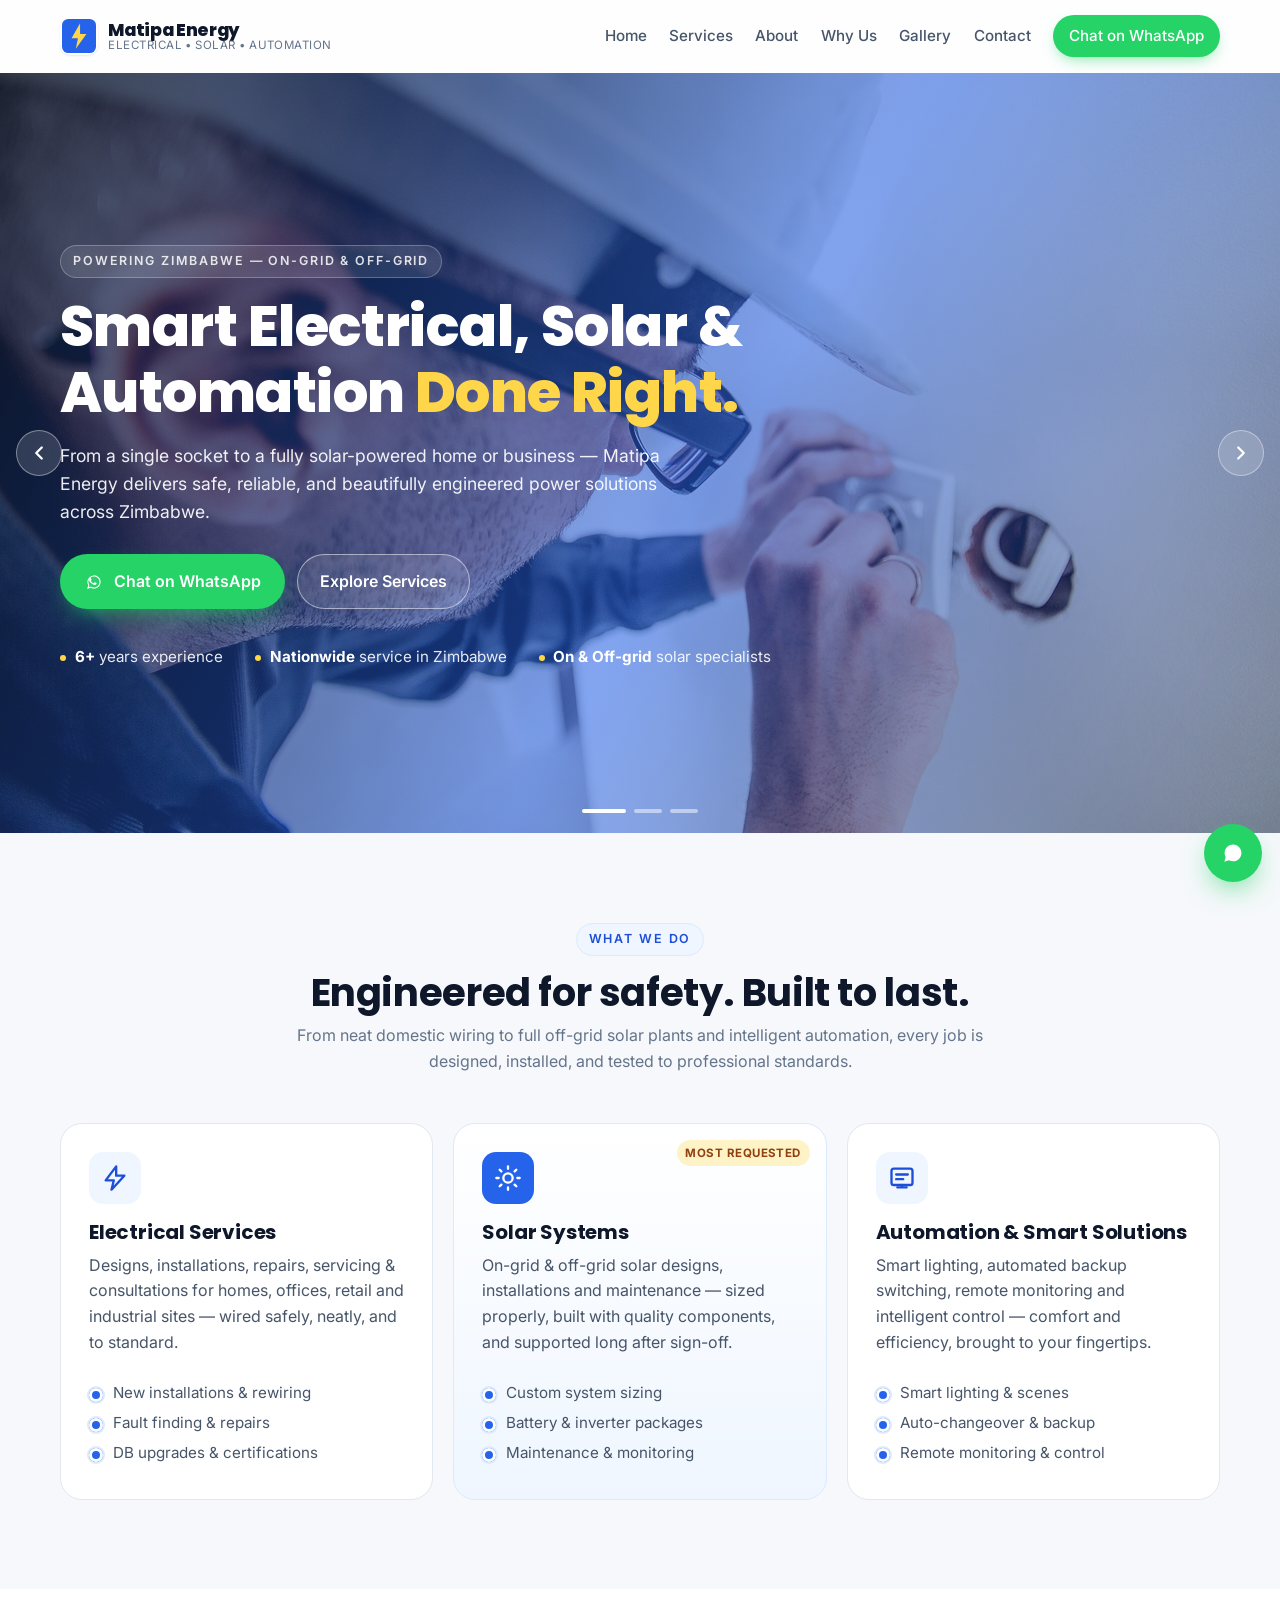
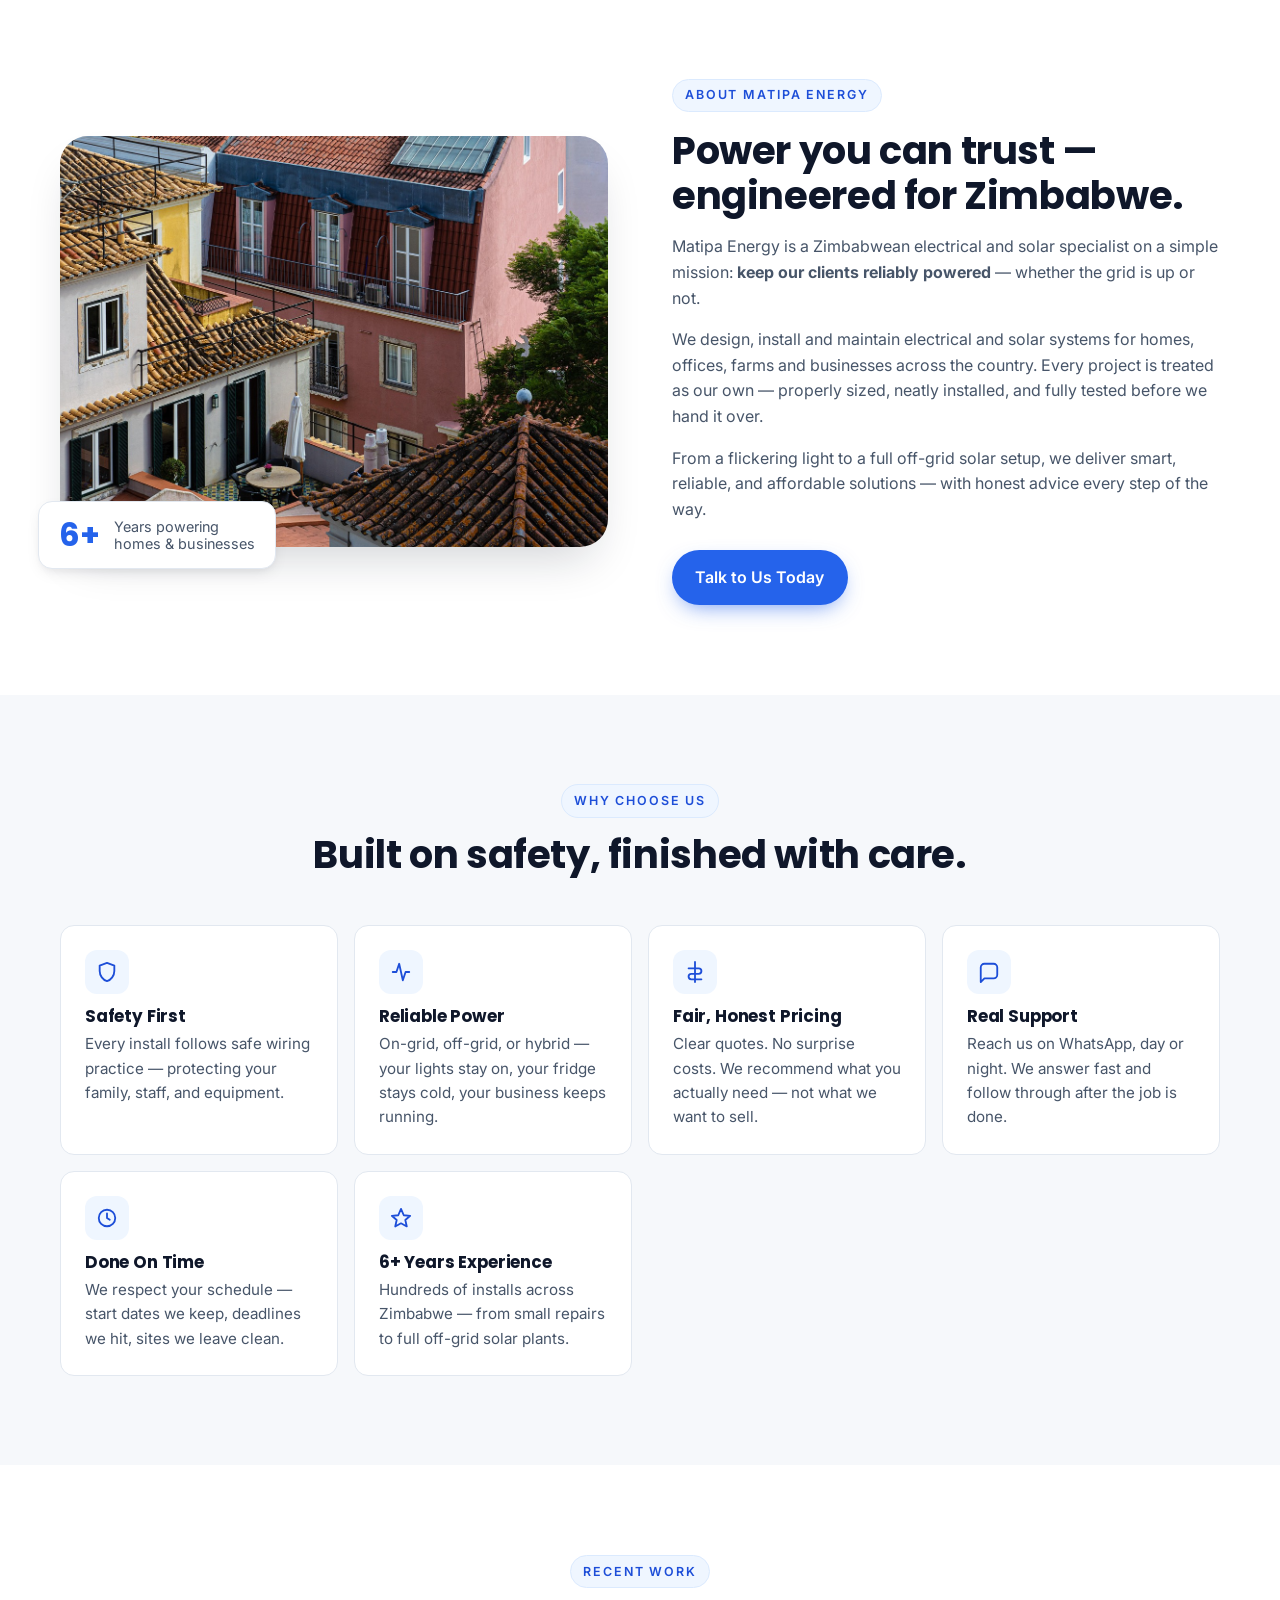
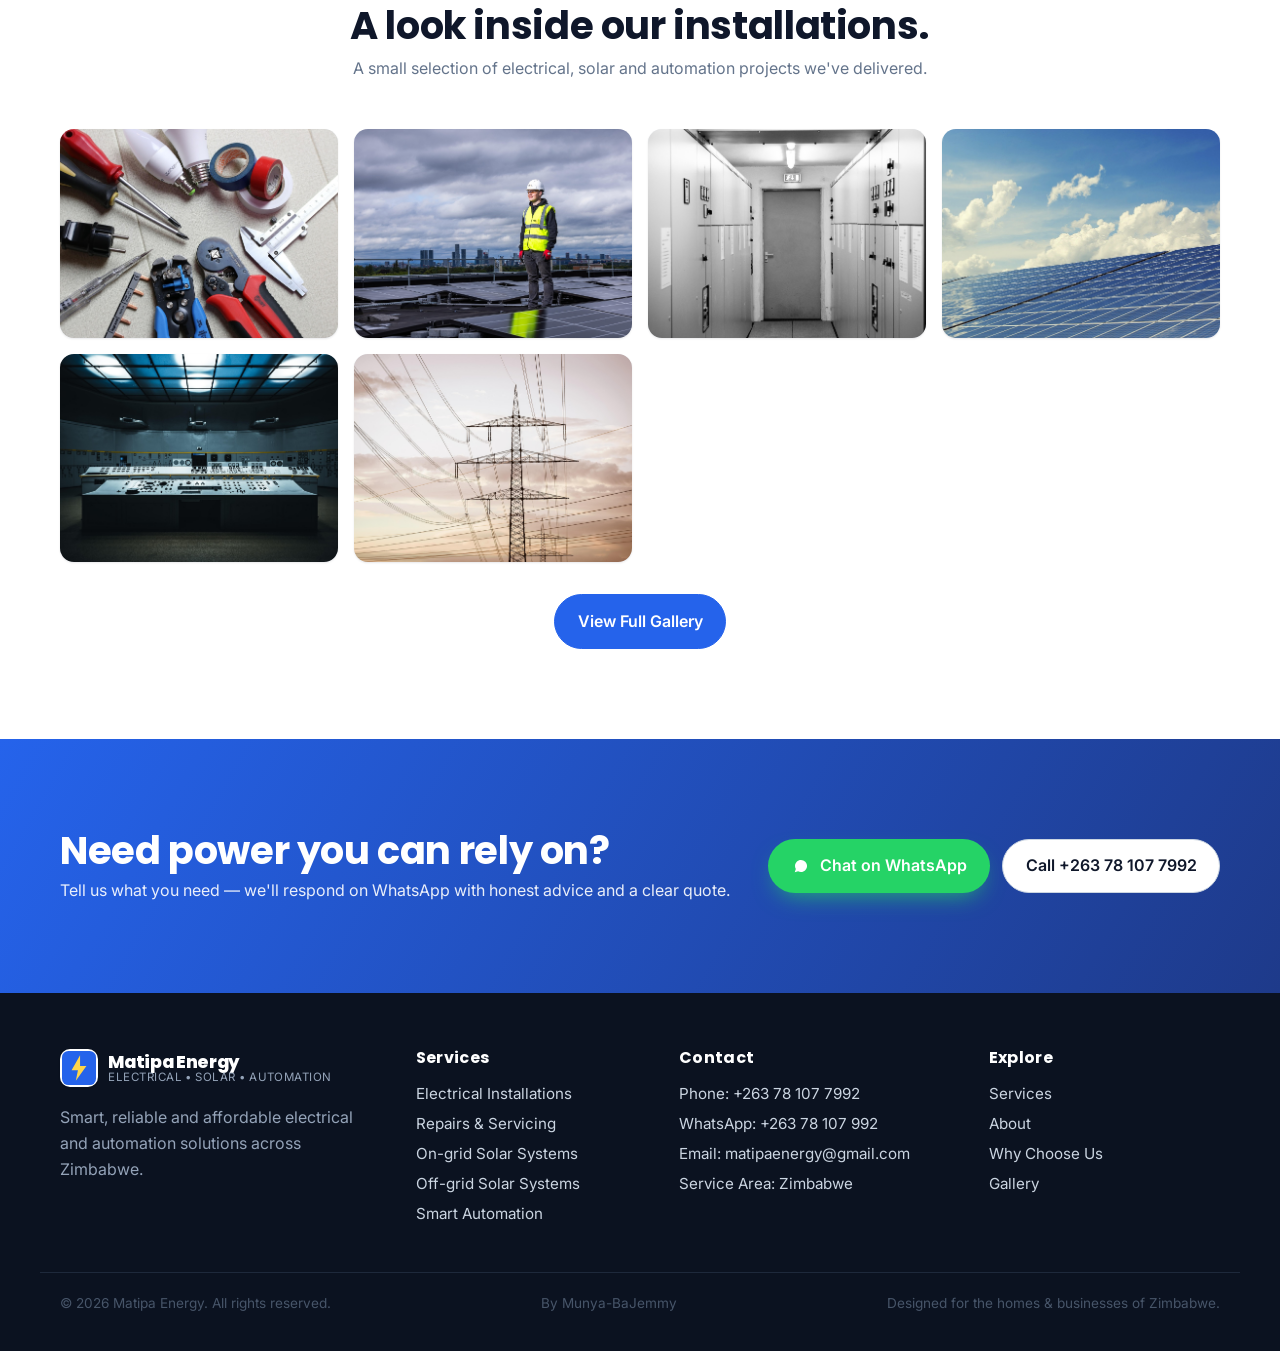
==== commit 2d858242: "Footage And Link To Gallery" ====
--- a/index.html
+++ b/index.html
@@ -45,7 +45,7 @@
         <a href="#why">Why Us</a>
         <a href="gallery.html">Gallery</a>
         <a href="#contact">Contact</a>
-        <a class="nav-cta" href="https://wa.me/263783249998?text=Hello%20Matipa%20Energy,%20I%20need%20electrical%20or%20solar%20services." target="_blank" rel="noopener">Chat on WhatsApp</a>
+        <a class="nav-cta" href="https://wa.me/263781077992?text=Hello%20Matipa%20Energy,%20I%20need%20electrical%20or%20solar%20services." target="_blank" rel="noopener">Chat on WhatsApp</a>
       </nav>
 
       <button class="nav-toggle" id="navToggle" aria-controls="primaryNav" aria-expanded="false" aria-label="Toggle menu">
@@ -84,7 +84,7 @@
 
       <div class="hero-ctas">
         <a class="btn btn-whatsapp"
-           href="https://wa.me/263783249998?text=Hello%20Matipa%20Energy,%20I%20need%20electrical%20or%20solar%20services."
+           href="https://wa.me/263781077992?text=Hello%20Matipa%20Energy,%20I%20need%20electrical%20or%20solar%20services."
            target="_blank" rel="noopener">
           <svg viewBox="0 0 32 32" width="22" height="22" fill="currentColor" aria-hidden="true"><path d="M19.11 17.21c-.27-.14-1.6-.79-1.85-.88-.25-.09-.43-.14-.61.14-.18.27-.7.88-.86 1.06-.16.18-.32.2-.59.07-.27-.14-1.13-.42-2.16-1.34-.8-.71-1.34-1.59-1.5-1.86-.16-.27-.02-.42.12-.55.12-.12.27-.32.41-.48.14-.16.18-.27.27-.45.09-.18.05-.34-.02-.48-.07-.14-.61-1.46-.83-2-.22-.53-.44-.46-.61-.47l-.52-.01c-.18 0-.48.07-.73.34-.25.27-.95.93-.95 2.27 0 1.34.98 2.63 1.11 2.81.14.18 1.93 2.95 4.68 4.13.65.28 1.16.45 1.56.58.66.21 1.26.18 1.74.11.53-.08 1.6-.65 1.83-1.28.23-.63.23-1.16.16-1.28-.07-.12-.25-.18-.52-.32zM16.02 6.4c-5.31 0-9.62 4.31-9.62 9.62 0 1.7.45 3.36 1.3 4.82L6 26l5.29-1.66a9.59 9.59 0 0 0 4.72 1.22h.01c5.31 0 9.62-4.31 9.62-9.62 0-2.57-1-4.99-2.82-6.81a9.58 9.58 0 0 0-6.8-2.83zm0 17.51h-.01c-1.5 0-2.97-.4-4.25-1.16l-.3-.18-3.14.99 1-3.06-.2-.31a8.04 8.04 0 0 1-1.23-4.27c0-4.42 3.6-8.02 8.02-8.02 2.14 0 4.15.83 5.66 2.35a7.96 7.96 0 0 1 2.36 5.67c0 4.42-3.6 8.02-8.02 8.02z"/></svg>
           Chat on WhatsApp
@@ -323,7 +323,8 @@
     </div>
 
     <div class="container footer-bottom">
-      <p>&copy; <span id="year"></span> Matipa Energy. All rights reserved. by Munya</p>
+      <p>&copy; <span id="year"></span> Matipa Energy. All rights reserved.</p>
+      <p>By Munya-BaJemmy</p>
       <p>Designed for the homes &amp; businesses of Zimbabwe.</p>
     </div>
   </footer>
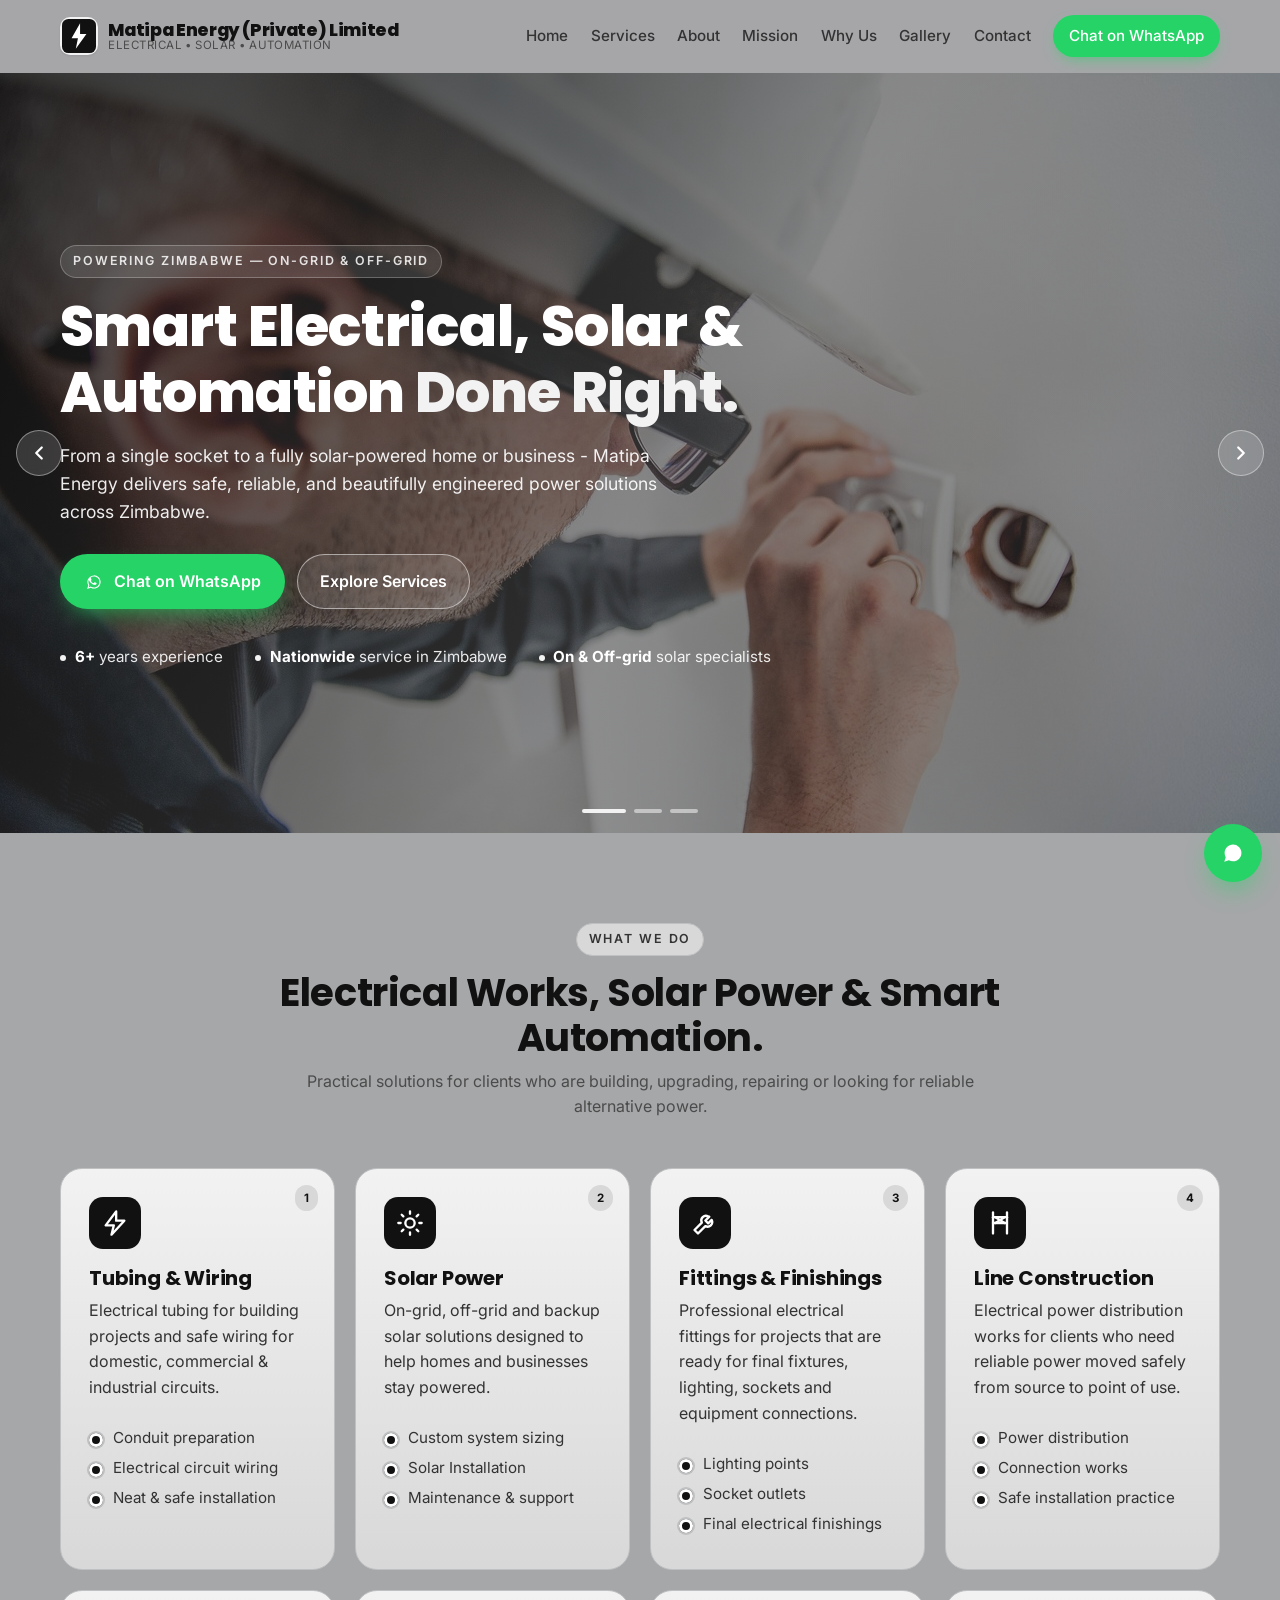
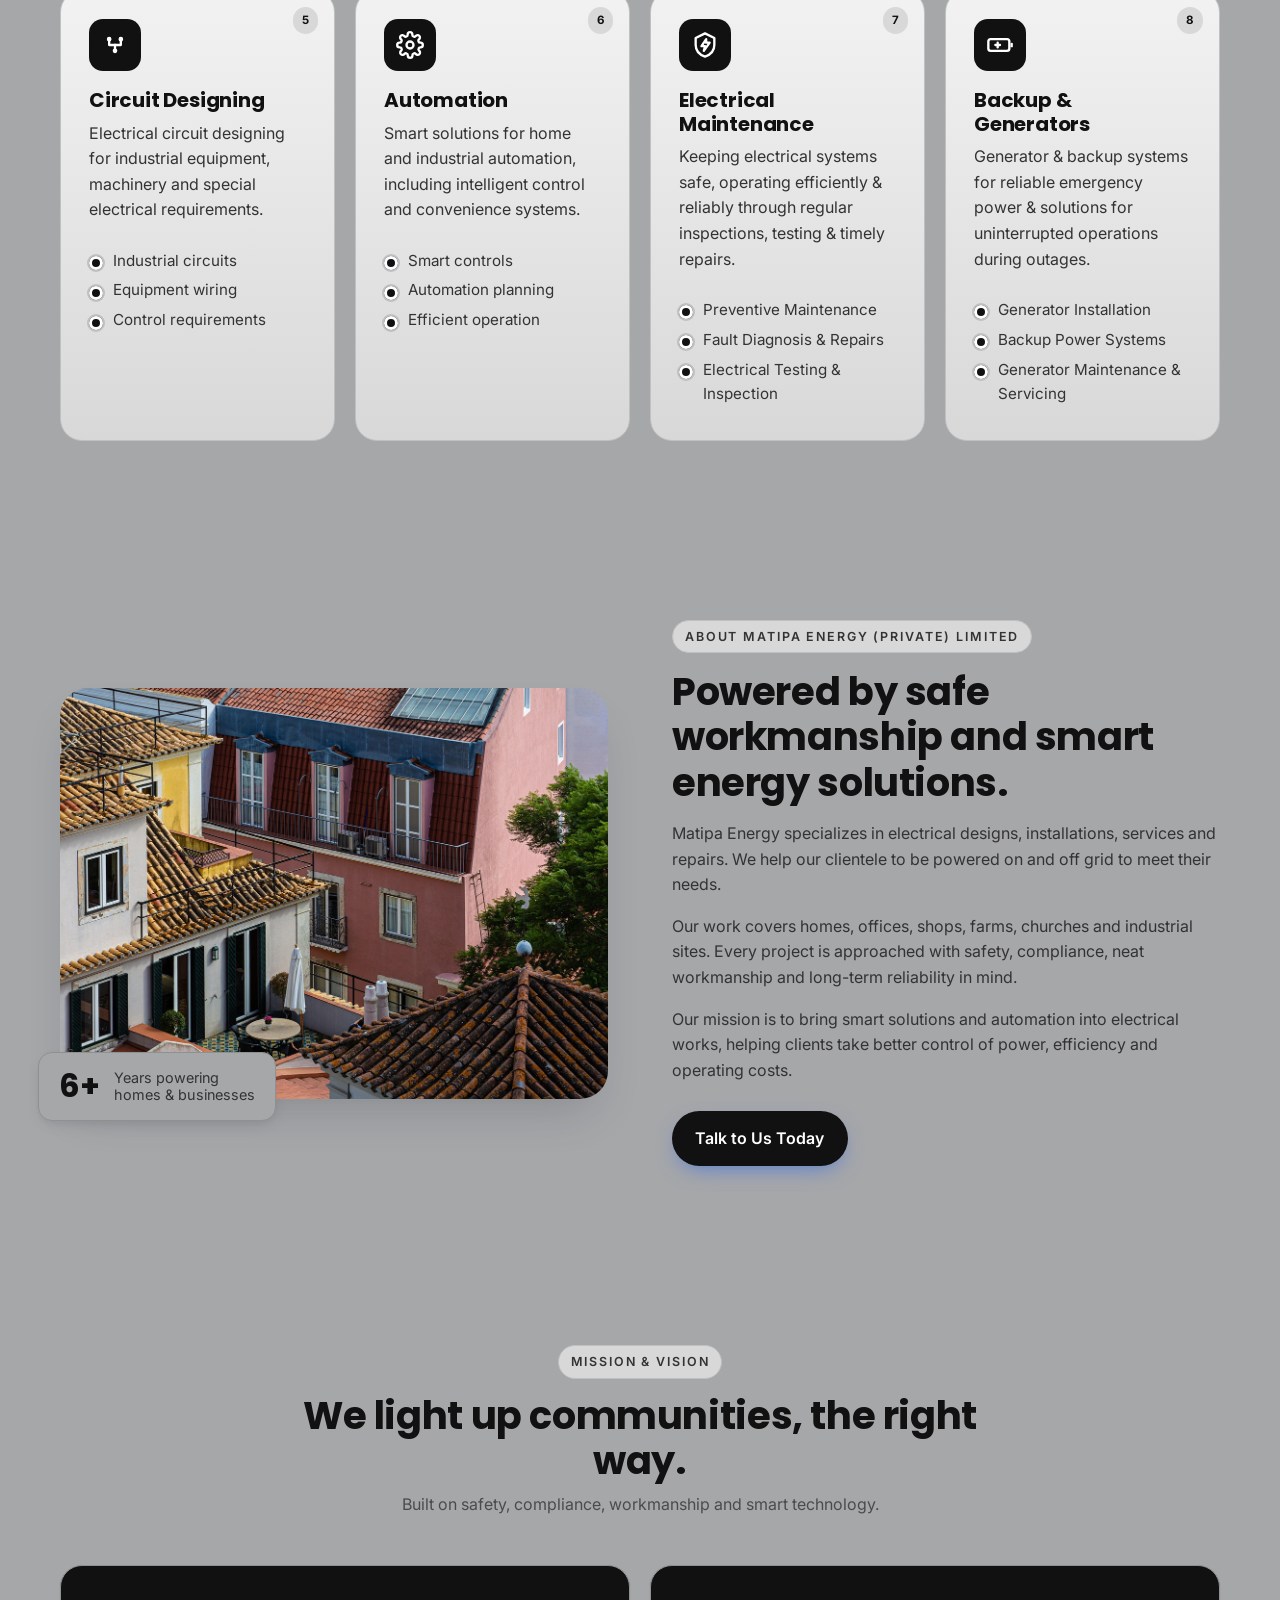
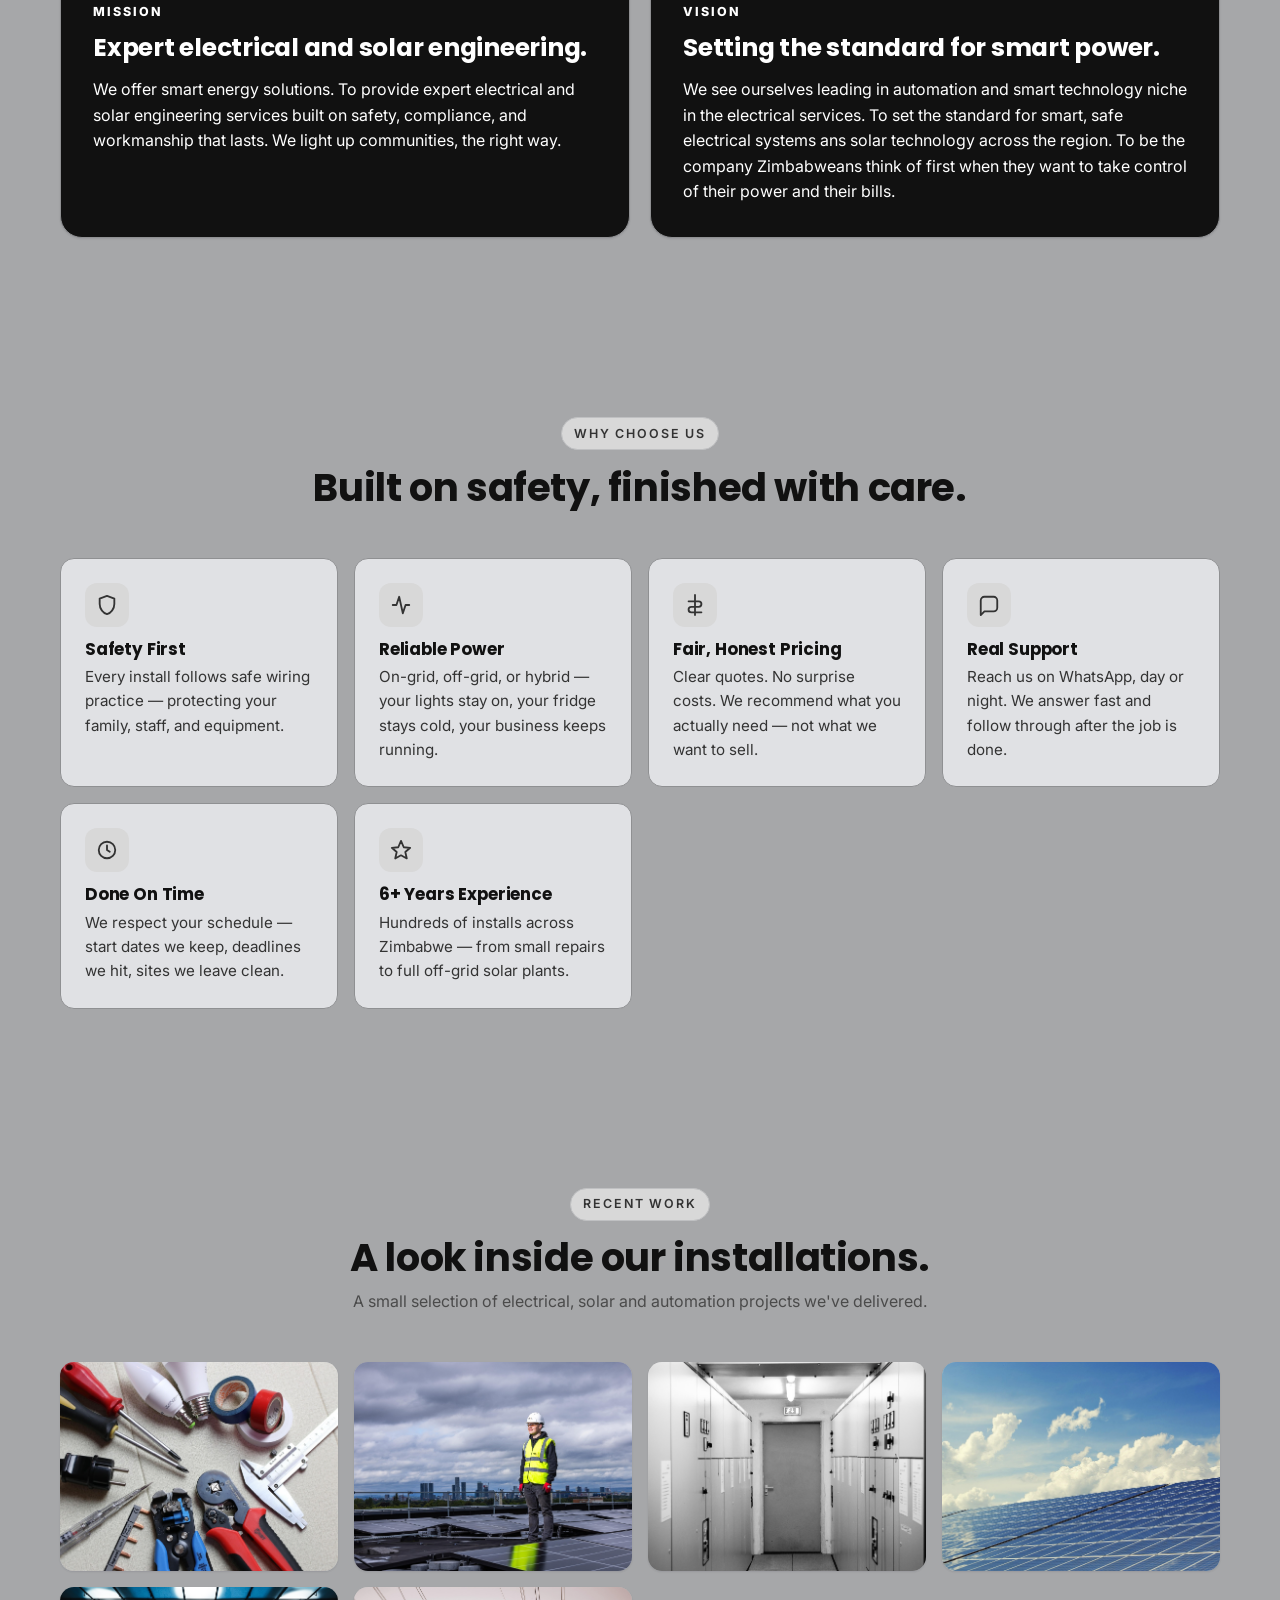
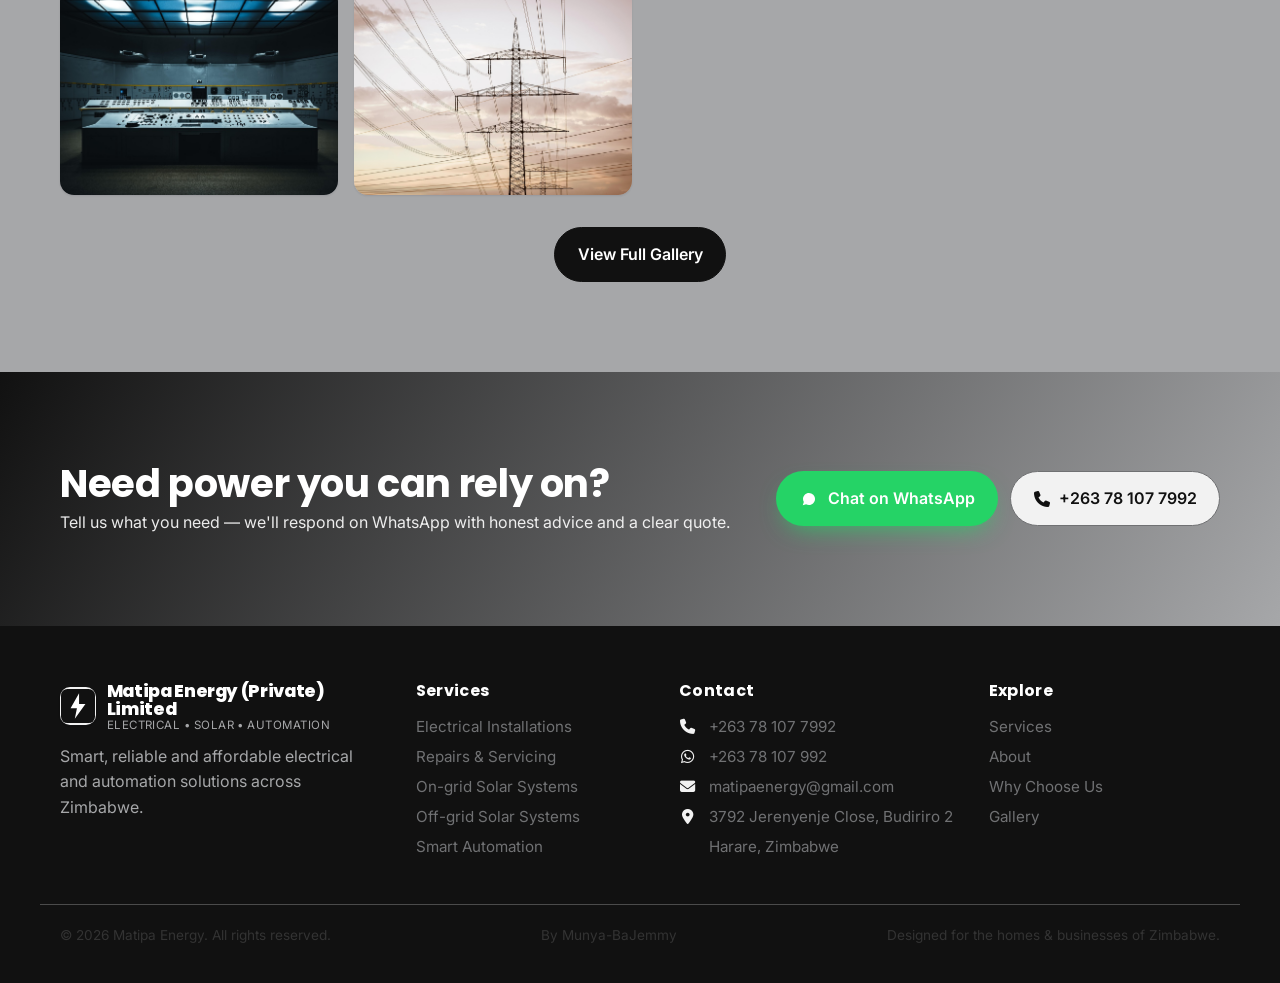
==== commit 969db790: "created html file" ====
--- a/index.html
+++ b/index.html
@@ -1,341 +1,434 @@
-<!DOCTYPE html>
-<html lang="en">
-<head>
-  <meta charset="UTF-8" />
-  <meta name="viewport" content="width=device-width, initial-scale=1.0" />
-  <meta name="description" content="Matipa Energy — Professional electrician in Zimbabwe offering electrical installations, solar systems (on-grid & off-grid), and smart automation services. 6+ years experience. Get a free quote on WhatsApp." />
-  <meta name="keywords" content="electrician in Zimbabwe, electrical installations Zimbabwe, solar systems Zimbabwe, off-grid solar, on-grid solar, automation services Zimbabwe, smart home Zimbabwe, Matipa Energy" />
-  <meta name="author" content="Matipa Energy" />
-
-  <meta property="og:title" content="Matipa Energy — Electrical, Solar & Automation Experts in Zimbabwe" />
-  <meta property="og:description" content="Smart, reliable, and affordable electrical, solar, and automation solutions across Zimbabwe. 6+ years of trusted experience." />
-  <meta property="og:type" content="website" />
-  <meta property="og:image" content="/images/hero2.jpg" />
-
-  <title>Matipa Energy — Electrical, Solar & Automation Experts in Zimbabwe</title>
-
-  <link rel="icon" href="data:image/svg+xml,%3Csvg xmlns='http://www.w3.org/2000/svg' viewBox='0 0 64 64'%3E%3Crect width='64' height='64' rx='12' fill='%232563eb'/%3E%3Cpath d='M34 8 L18 36 H30 L26 56 L46 28 H34 Z' fill='%23ffd54a'/%3E%3C/svg%3E" />
-  <link rel="preconnect" href="https://fonts.googleapis.com" />
-  <link rel="preconnect" href="https://fonts.gstatic.com" crossorigin />
-  <link href="https://fonts.googleapis.com/css2?family=Inter:wght@400;500;600;700;800&family=Poppins:wght@600;700;800&display=swap" rel="stylesheet" />
-  <link rel="stylesheet" href="css/style.css" />
-</head>
-<body>
-
-  <!-- ===== HEADER / NAV ===== -->
-  <header class="site-header" id="siteHeader">
-    <div class="container nav-wrap">
-      <a href="#home" class="brand" aria-label="Matipa Energy home">
-        <span class="brand-mark" aria-hidden="true">
-          <svg viewBox="0 0 64 64" width="34" height="34" xmlns="http://www.w3.org/2000/svg">
-            <rect width="64" height="64" rx="12" fill="#2563eb"/>
-            <path d="M34 8 L18 36 H30 L26 56 L46 28 H34 Z" fill="#ffd54a"/>
-          </svg>
-        </span>
-        <span class="brand-text">
-          <span class="brand-name">Matipa Energy</span>
-          <span class="brand-tag">Electrical • Solar • Automation</span>
-        </span>
-      </a>
-
-      <nav class="primary-nav" id="primaryNav" aria-label="Primary">
-        <a href="#home">Home</a>
-        <a href="#services">Services</a>
-        <a href="#about">About</a>
-        <a href="#why">Why Us</a>
-        <a href="gallery.html">Gallery</a>
-        <a href="#contact">Contact</a>
-        <a class="nav-cta" href="https://wa.me/263781077992?text=Hello%20Matipa%20Energy,%20I%20need%20electrical%20or%20solar%20services." target="_blank" rel="noopener">Chat on WhatsApp</a>
-      </nav>
-
-      <button class="nav-toggle" id="navToggle" aria-controls="primaryNav" aria-expanded="false" aria-label="Toggle menu">
-        <span></span><span></span><span></span>
-      </button>
-    </div>
-  </header>
-
-  <!-- ===== HERO / SLIDER ===== -->
-  <section class="hero" id="home" aria-label="Hero">
-    <div class="slider" id="heroSlider">
-      <div class="slide is-active" style="background-image:url('images/hero1.jpg')"></div>
-      <div class="slide" style="background-image:url('images/hero2.jpg')"></div>
-      <div class="slide" style="background-image:url('images/hero3.jpg')"></div>
-      <div class="slide-overlay"></div>
-
-      <button class="slider-arrow prev" id="slidePrev" aria-label="Previous slide">
-        <svg viewBox="0 0 24 24" width="22" height="22" fill="none" stroke="currentColor" stroke-width="2.5" stroke-linecap="round" stroke-linejoin="round"><polyline points="15 18 9 12 15 6"></polyline></svg>
-      </button>
-      <button class="slider-arrow next" id="slideNext" aria-label="Next slide">
-        <svg viewBox="0 0 24 24" width="22" height="22" fill="none" stroke="currentColor" stroke-width="2.5" stroke-linecap="round" stroke-linejoin="round"><polyline points="9 18 15 12 9 6"></polyline></svg>
-      </button>
-
-      <div class="slider-dots" id="sliderDots" role="tablist" aria-label="Slide controls"></div>
-    </div>
-
-    <div class="hero-content container">
-      <span class="eyebrow">Powering Zimbabwe — On-grid &amp; Off-grid</span>
-      <h1 class="hero-title">
-        Smart Electrical, Solar &amp; Automation <span class="accent">Done Right.</span>
-      </h1>
-      <p class="hero-sub">
-        From a single socket to a fully solar-powered home or business — Matipa Energy delivers
-        safe, reliable, and beautifully engineered power solutions across Zimbabwe.
-      </p>
-
-      <div class="hero-ctas">
-        <a class="btn btn-whatsapp"
-           href="https://wa.me/263781077992?text=Hello%20Matipa%20Energy,%20I%20need%20electrical%20or%20solar%20services."
-           target="_blank" rel="noopener">
-          <svg viewBox="0 0 32 32" width="22" height="22" fill="currentColor" aria-hidden="true"><path d="M19.11 17.21c-.27-.14-1.6-.79-1.85-.88-.25-.09-.43-.14-.61.14-.18.27-.7.88-.86 1.06-.16.18-.32.2-.59.07-.27-.14-1.13-.42-2.16-1.34-.8-.71-1.34-1.59-1.5-1.86-.16-.27-.02-.42.12-.55.12-.12.27-.32.41-.48.14-.16.18-.27.27-.45.09-.18.05-.34-.02-.48-.07-.14-.61-1.46-.83-2-.22-.53-.44-.46-.61-.47l-.52-.01c-.18 0-.48.07-.73.34-.25.27-.95.93-.95 2.27 0 1.34.98 2.63 1.11 2.81.14.18 1.93 2.95 4.68 4.13.65.28 1.16.45 1.56.58.66.21 1.26.18 1.74.11.53-.08 1.6-.65 1.83-1.28.23-.63.23-1.16.16-1.28-.07-.12-.25-.18-.52-.32zM16.02 6.4c-5.31 0-9.62 4.31-9.62 9.62 0 1.7.45 3.36 1.3 4.82L6 26l5.29-1.66a9.59 9.59 0 0 0 4.72 1.22h.01c5.31 0 9.62-4.31 9.62-9.62 0-2.57-1-4.99-2.82-6.81a9.58 9.58 0 0 0-6.8-2.83zm0 17.51h-.01c-1.5 0-2.97-.4-4.25-1.16l-.3-.18-3.14.99 1-3.06-.2-.31a8.04 8.04 0 0 1-1.23-4.27c0-4.42 3.6-8.02 8.02-8.02 2.14 0 4.15.83 5.66 2.35a7.96 7.96 0 0 1 2.36 5.67c0 4.42-3.6 8.02-8.02 8.02z"/></svg>
-          Chat on WhatsApp
-        </a>
-        <a class="btn btn-outline" href="#services">Explore Services</a>
-      </div>
-
-      <ul class="hero-trust">
-        <li><strong>6+</strong> years experience</li>
-        <li><strong>Nationwide</strong> service in Zimbabwe</li>
-        <li><strong>On &amp; Off-grid</strong> solar specialists</li>
-      </ul>
-    </div>
-  </section>
-
-  <!-- ===== SERVICES ===== -->
-  <section class="section services" id="services">
-    <div class="container">
-      <header class="section-head">
-        <span class="eyebrow eyebrow-blue">What We Do</span>
-        <h2>Engineered for safety. Built to last.</h2>
-        <p>From neat domestic wiring to full off-grid solar plants and intelligent automation, every job
-          is designed, installed, and tested to professional standards.</p>
-      </header>
-
-      <div class="cards">
-        <article class="card service-card">
-          <div class="card-icon" aria-hidden="true">
-            <svg viewBox="0 0 24 24" width="28" height="28" fill="none" stroke="currentColor" stroke-width="2" stroke-linecap="round" stroke-linejoin="round"><path d="M13 2 L4 14 H11 L9 22 L20 10 H13 Z"/></svg>
-          </div>
-          <h3>Electrical Services</h3>
-          <p>Designs, installations, repairs, servicing &amp; consultations for homes, offices, retail and industrial sites — wired safely, neatly, and to standard.</p>
-          <ul class="check-list">
-            <li>New installations &amp; rewiring</li>
-            <li>Fault finding &amp; repairs</li>
-            <li>DB upgrades &amp; certifications</li>
-          </ul>
-        </article>
-
-        <article class="card service-card featured">
-          <span class="badge">Most Requested</span>
-          <div class="card-icon" aria-hidden="true">
-            <svg viewBox="0 0 24 24" width="28" height="28" fill="none" stroke="currentColor" stroke-width="2" stroke-linecap="round" stroke-linejoin="round"><circle cx="12" cy="12" r="4"/><path d="M12 2v2M12 20v2M2 12h2M20 12h2M4.9 4.9l1.4 1.4M17.7 17.7l1.4 1.4M4.9 19.1l1.4-1.4M17.7 6.3l1.4-1.4"/></svg>
-          </div>
-          <h3>Solar Systems</h3>
-          <p>On-grid &amp; off-grid solar designs, installations and maintenance — sized properly, built with quality components, and supported long after sign-off.</p>
-          <ul class="check-list">
-            <li>Custom system sizing</li>
-            <li>Battery &amp; inverter packages</li>
-            <li>Maintenance &amp; monitoring</li>
-          </ul>
-        </article>
-
-        <article class="card service-card">
-          <div class="card-icon" aria-hidden="true">
-            <svg viewBox="0 0 24 24" width="28" height="28" fill="none" stroke="currentColor" stroke-width="2" stroke-linecap="round" stroke-linejoin="round"><rect x="3" y="4" width="18" height="14" rx="2"/><path d="M8 20h8M12 18v2M7 9h10M7 13h6"/></svg>
-          </div>
-          <h3>Automation &amp; Smart Solutions</h3>
-          <p>Smart lighting, automated backup switching, remote monitoring and intelligent control — comfort and efficiency, brought to your fingertips.</p>
-          <ul class="check-list">
-            <li>Smart lighting &amp; scenes</li>
-            <li>Auto-changeover &amp; backup</li>
-            <li>Remote monitoring &amp; control</li>
-          </ul>
-        </article>
-      </div>
-    </div>
-  </section>
-
-  <!-- ===== ABOUT ===== -->
-  <section class="section about" id="about">
-    <div class="container about-grid">
-      <div class="about-media">
-        <img src="images/hero2.jpg" alt="Solar installation by Matipa Energy" loading="lazy" />
-        <div class="about-stat">
-          <strong>6+</strong>
-          <span>Years powering<br />homes &amp; businesses</span>
-        </div>
-      </div>
-
-      <div class="about-copy">
-        <span class="eyebrow eyebrow-blue">About Matipa Energy</span>
-        <h2>Power you can trust — engineered for Zimbabwe.</h2>
-        <p>
-          Matipa Energy is a Zimbabwean electrical and solar specialist on a simple mission:
-          <strong>keep our clients reliably powered</strong> — whether the grid is up or not.
-        </p>
-        <p>
-          We design, install and maintain electrical and solar systems for homes, offices,
-          farms and businesses across the country. Every project is treated as our own —
-          properly sized, neatly installed, and fully tested before we hand it over.
-        </p>
-        <p>
-          From a flickering light to a full off-grid solar setup, we deliver smart,
-          reliable, and affordable solutions — with honest advice every step of the way.
-        </p>
-
-        <a class="btn btn-primary" href="#contact">Talk to Us Today</a>
-      </div>
-    </div>
-  </section>
-
-  <!-- ===== WHY US ===== -->
-  <section class="section why" id="why">
-    <div class="container">
-      <header class="section-head">
-        <span class="eyebrow eyebrow-blue">Why Choose Us</span>
-        <h2>Built on safety, finished with care.</h2>
-      </header>
-
-      <div class="why-grid">
-        <div class="why-item">
-          <div class="why-icon"><svg viewBox="0 0 24 24" width="22" height="22" fill="none" stroke="currentColor" stroke-width="2" stroke-linecap="round" stroke-linejoin="round"><path d="M12 2 4 5v6c0 5 3.5 9.7 8 11 4.5-1.3 8-6 8-11V5l-8-3z"/></svg></div>
-          <h4>Safety First</h4>
-          <p>Every install follows safe wiring practice — protecting your family, staff, and equipment.</p>
-        </div>
-        <div class="why-item">
-          <div class="why-icon"><svg viewBox="0 0 24 24" width="22" height="22" fill="none" stroke="currentColor" stroke-width="2" stroke-linecap="round" stroke-linejoin="round"><path d="M3 12h4l3-9 4 18 3-9h4"/></svg></div>
-          <h4>Reliable Power</h4>
-          <p>On-grid, off-grid, or hybrid — your lights stay on, your fridge stays cold, your business keeps running.</p>
-        </div>
-        <div class="why-item">
-          <div class="why-icon"><svg viewBox="0 0 24 24" width="22" height="22" fill="none" stroke="currentColor" stroke-width="2" stroke-linecap="round" stroke-linejoin="round"><path d="M12 1v22M5 8h11a3 3 0 0 1 0 6H8a3 3 0 0 0 0 6h11"/></svg></div>
-          <h4>Fair, Honest Pricing</h4>
-          <p>Clear quotes. No surprise costs. We recommend what you actually need — not what we want to sell.</p>
-        </div>
-        <div class="why-item">
-          <div class="why-icon"><svg viewBox="0 0 24 24" width="22" height="22" fill="none" stroke="currentColor" stroke-width="2" stroke-linecap="round" stroke-linejoin="round"><path d="M21 15a4 4 0 0 1-4 4H7l-4 4V7a4 4 0 0 1 4-4h10a4 4 0 0 1 4 4z"/></svg></div>
-          <h4>Real Support</h4>
-          <p>Reach us on WhatsApp, day or night. We answer fast and follow through after the job is done.</p>
-        </div>
-        <div class="why-item">
-          <div class="why-icon"><svg viewBox="0 0 24 24" width="22" height="22" fill="none" stroke="currentColor" stroke-width="2" stroke-linecap="round" stroke-linejoin="round"><circle cx="12" cy="12" r="9"/><path d="M12 7v5l3 2"/></svg></div>
-          <h4>Done On Time</h4>
-          <p>We respect your schedule — start dates we keep, deadlines we hit, sites we leave clean.</p>
-        </div>
-        <div class="why-item">
-          <div class="why-icon"><svg viewBox="0 0 24 24" width="22" height="22" fill="none" stroke="currentColor" stroke-width="2" stroke-linecap="round" stroke-linejoin="round"><path d="M12 2 15 9l7 .6-5.3 4.6 1.6 7L12 17.8 5.7 21.2l1.6-7L2 9.6 9 9z"/></svg></div>
-          <h4>6+ Years Experience</h4>
-          <p>Hundreds of installs across Zimbabwe — from small repairs to full off-grid solar plants.</p>
-        </div>
-      </div>
-    </div>
-  </section>
-
-  <!-- ===== GALLERY PREVIEW ===== -->
-  <section class="section gallery" id="gallery">
-    <div class="container">
-      <header class="section-head">
-        <span class="eyebrow eyebrow-blue">Recent Work</span>
-        <h2>A look inside our installations.</h2>
-        <p>A small selection of electrical, solar and automation projects we've delivered.</p>
-      </header>
-
-      <div class="gallery-grid">
-        <a class="gallery-item" href="gallery.html"><img src="images/gallery1.jpg" alt="Electrical wiring installation" loading="lazy" /><span>Electrical Wiring</span></a>
-        <a class="gallery-item" href="gallery.html"><img src="images/gallery2.jpg" alt="Rooftop solar installation" loading="lazy" /><span>Solar Installation</span></a>
-        <a class="gallery-item" href="gallery.html"><img src="images/gallery3.jpg" alt="Distribution board" loading="lazy" /><span>Distribution Board</span></a>
-        <a class="gallery-item" href="gallery.html"><img src="images/gallery4.jpg" alt="Off-grid battery storage" loading="lazy" /><span>Battery Backup</span></a>
-        <a class="gallery-item" href="gallery.html"><img src="images/gallery5.jpg" alt="Smart lighting control" loading="lazy" /><span>Smart Automation</span></a>
-        <a class="gallery-item" href="gallery.html"><img src="images/gallery6.jpg" alt="Electrician at work" loading="lazy" /><span>On-Site Service</span></a>
-      </div>
-
-      <div class="gallery-cta">
-        <a class="btn btn-outline" href="gallery.html">View Full Gallery</a>
-      </div>
-    </div>
-  </section>
-
-  <!-- ===== CTA BANNER ===== -->
-  <section class="section cta-banner" id="contact">
-    <div class="container cta-wrap">
-      <div>
-        <h2>Need power you can rely on?</h2>
-        <p>Tell us what you need — we'll respond on WhatsApp with honest advice and a clear quote.</p>
-      </div>
-      <div class="cta-actions">
-        <a class="btn btn-whatsapp" href="https://wa.me/263781077992?text=Hello%20Matipa%20Energy,%20I%20need%20electrical%20or%20solar%20services." target="_blank" rel="noopener">
-          <svg viewBox="0 0 32 32" width="20" height="20" fill="currentColor" aria-hidden="true"><path d="M19.11 17.21c-.27-.14-1.6-.79-1.85-.88-.25-.09-.43-.14-.61.14-.18.27-.7.88-.86 1.06-.16.18-.32.2-.59.07-.27-.14-1.13-.42-2.16-1.34-.8-.71-1.34-1.59-1.5-1.86-.16-.27-.02-.42.12-.55.12-.12.27-.32.41-.48.14-.16.18-.27.27-.45.09-.18.05-.34-.02-.48-.07-.14-.61-1.46-.83-2-.22-.53-.44-.46-.61-.47l-.52-.01c-.18 0-.48.07-.73.34-.25.27-.95.93-.95 2.27 0 1.34.98 2.63 1.11 2.81.14.18 1.93 2.95 4.68 4.13.65.28 1.16.45 1.56.58.66.21 1.26.18 1.74.11.53-.08 1.6-.65 1.83-1.28.23-.63.23-1.16.16-1.28-.07-.12-.25-.18-.52-.32zM16.02 6.4c-5.31 0-9.62 4.31-9.62 9.62 0 1.7.45 3.36 1.3 4.82L6 26l5.29-1.66a9.59 9.59 0 0 0 4.72 1.22h.01c5.31 0 9.62-4.31 9.62-9.62 0-2.57-1-4.99-2.82-6.81a9.58 9.58 0 0 0-6.8-2.83z"/></svg>
-          Chat on WhatsApp
-        </a>
-        <a class="btn btn-light" href="tel:+263781077992">Call +263 78 107 7992</a>
-      </div>
-    </div>
-  </section>
-
-  <!-- ===== FOOTER ===== -->
-  <footer class="site-footer">
-    <div class="container footer-grid">
-      <div>
-        <a href="#home" class="brand brand-footer">
-          <span class="brand-mark" aria-hidden="true">
-            <svg viewBox="0 0 64 64" width="34" height="34" xmlns="http://www.w3.org/2000/svg">
-              <rect width="64" height="64" rx="12" fill="#2563eb"/>
-              <path d="M34 8 L18 36 H30 L26 56 L46 28 H34 Z" fill="#ffd54a"/>
-            </svg>
-          </span>
-          <span class="brand-text">
-            <span class="brand-name">Matipa Energy</span>
-            <span class="brand-tag">Electrical • Solar • Automation</span>
-          </span>
-        </a>
-        <p class="footer-tag">Smart, reliable and affordable electrical and automation solutions across Zimbabwe.</p>
-      </div>
-
-      <div>
-        <h5>Services</h5>
-        <ul class="footer-list">
-          <li>Electrical Installations</li>
-          <li>Repairs &amp; Servicing</li>
-          <li>On-grid Solar Systems</li>
-          <li>Off-grid Solar Systems</li>
-          <li>Smart Automation</li>
-        </ul>
-      </div>
-
-      <div>
-        <h5>Contact</h5>
-        <ul class="footer-list">
-          <li>Phone: <a href="tel:+263781077992">+263 78 107 7992</a></li>
-          <li>WhatsApp: <a href="https://wa.me/263781077992?text=Hello%20Matipa%20Energy,%20I%20need%20electrical%20or%20solar%20services." target="_blank" rel="noopener">+263 78 107 992</a></li>
-          <li>Email: <a href="mailto:matipaenergy@gmail.com">matipaenergy@gmail.com</a></li>
-          <li>Service Area: Zimbabwe</li>
-        </ul>
-      </div>
-
-      <div>
-        <h5>Explore</h5>
-        <ul class="footer-list">
-          <li><a href="#services">Services</a></li>
-          <li><a href="#about">About</a></li>
-          <li><a href="#why">Why Choose Us</a></li>
-          <li><a href="/gallery.html">Gallery</a></li>
-        </ul>
-      </div>
-    </div>
-
-    <div class="container footer-bottom">
-      <p>&copy; <span id="year"></span> Matipa Energy. All rights reserved.</p>
-      <p>By Munya-BaJemmy</p>
-      <p>Designed for the homes &amp; businesses of Zimbabwe.</p>
-    </div>
-  </footer>
-
-  <!-- Floating WhatsApp -->
-  <a class="float-whatsapp"
-     href="https://wa.me/263781077992?text=Hello%20Matipa%20Energy,%20I%20need%20electrical%20or%20solar%20services."
-     target="_blank" rel="noopener" aria-label="Chat on WhatsApp">
-    <svg viewBox="0 0 32 32" width="28" height="28" fill="currentColor" aria-hidden="true"><path d="M19.11 17.21c-.27-.14-1.6-.79-1.85-.88-.25-.09-.43-.14-.61.14-.18.27-.7.88-.86 1.06-.16.18-.32.2-.59.07-.27-.14-1.13-.42-2.16-1.34-.8-.71-1.34-1.59-1.5-1.86-.16-.27-.02-.42.12-.55.12-.12.27-.32.41-.48.14-.16.18-.27.27-.45.09-.18.05-.34-.02-.48-.07-.14-.61-1.46-.83-2-.22-.53-.44-.46-.61-.47l-.52-.01c-.18 0-.48.07-.73.34-.25.27-.95.93-.95 2.27 0 1.34.98 2.63 1.11 2.81.14.18 1.93 2.95 4.68 4.13.65.28 1.16.45 1.56.58.66.21 1.26.18 1.74.11.53-.08 1.6-.65 1.83-1.28.23-.63.23-1.16.16-1.28-.07-.12-.25-.18-.52-.32zM16.02 6.4c-5.31 0-9.62 4.31-9.62 9.62 0 1.7.45 3.36 1.3 4.82L6 26l5.29-1.66a9.59 9.59 0 0 0 4.72 1.22h.01c5.31 0 9.62-4.31 9.62-9.62 0-2.57-1-4.99-2.82-6.81a9.58 9.58 0 0 0-6.8-2.83z"/></svg>
-  </a>
-
-  <script src="js/script.js"></script>
-</body>
-</html>
+<!DOCTYPE html>
+<html lang="en">
+<head>
+  <meta charset="UTF-8" />
+  <meta name="viewport" content="width=device-width, initial-scale=1.0" />
+  <meta name="description" content="Matipa Energy — Professional electrician in Zimbabwe offering electrical installations, solar systems (on-grid & off-grid), and smart automation services. 6+ years experience. Get a free quote on WhatsApp." />
+  <meta name="keywords" content="electrician in Zimbabwe, electrical installations Zimbabwe, solar systems Zimbabwe, off-grid solar, on-grid solar, automation services Zimbabwe, smart home Zimbabwe, Matipa Energy" />
+  <meta name="author" content="Matipa Energy" />
+
+  <meta property="og:title" content="Matipa Energy — Electrical, Solar & Automation Experts in Zimbabwe" />
+  <meta property="og:description" content="Smart, reliable, and affordable electrical, solar, and automation solutions across Zimbabwe. 6+ years of trusted experience." />
+  <meta property="og:type" content="website" />
+  <meta property="og:image" content="/images/hero2.jpg" />
+
+  <title>Matipa Energy (Private) Limited - Electrical, Solar & Automation Experts in Zimbabwe</title>
+
+  <link rel="icon" href="data:image/svg+xml,%3Csvg xmlns='http://www.w3.org/2000/svg' viewBox='0 0 64 64'%3E%3Crect width='64' height='64' rx='12' fill='%23111111'/%3E%3Cpath d='M34 8 L18 36 H30 L26 56 L46 28 H34 Z' fill='%23ffffff'/%3E%3C/svg%3E" />
+  <link rel="preconnect" href="https://fonts.googleapis.com" />
+  <link rel="preconnect" href="https://fonts.gstatic.com" crossorigin />
+  <link href="https://fonts.googleapis.com/css2?family=Inter:wght@400;500;600;700;800&family=Poppins:wght@600;700;800&display=swap" rel="stylesheet" />
+  <link rel="stylesheet" href="https://cdnjs.cloudflare.com/ajax/libs/font-awesome/6.5.2/css/all.min.css" />
+  <link rel="stylesheet" href="css/style.css" />
+</head>
+<body>
+
+  <!-- ===== HEADER / NAV ===== -->
+  <header class="site-header" id="siteHeader">
+    <div class="container nav-wrap">
+      <a href="#home" class="brand" aria-label="Matipa Energy home">
+        <span class="brand-mark" aria-hidden="true">
+          <svg viewBox="0 0 64 64" width="34" height="34" xmlns="http://www.w3.org/2000/svg">
+            <rect width="64" height="64" rx="12" fill="#111111"/>
+            <path d="M34 8 L18 36 H30 L26 56 L46 28 H34 Z" fill="#ffffff"/>
+          </svg>
+        </span>
+        <span class="brand-text">
+          <span class="brand-name">Matipa Energy (Private) Limited</span>
+          <span class="brand-tag">Electrical • Solar • Automation</span>
+        </span>
+      </a>
+
+      <nav class="primary-nav" id="primaryNav" aria-label="Primary">
+        <a href="#home">Home</a>
+        <a href="#services">Services</a>
+        <a href="#about">About</a>
+		<a href="#mission">Mission</a>
+        <a href="#why">Why Us</a>
+        <a href="gallery.html">Gallery</a>
+        <a href="#contact">Contact</a>
+        <a class="nav-cta" href="https://wa.me/263781077992?text=Hello%20Matipa%20Energy,%20I%20need%20electrical%20or%20solar%20services." target="_blank" rel="noopener">Chat on WhatsApp</a>
+      </nav>
+
+      <button class="nav-toggle" id="navToggle" aria-controls="primaryNav" aria-expanded="false" aria-label="Toggle menu">
+        <span></span><span></span><span></span>
+      </button>
+    </div>
+  </header>
+
+  <!-- ===== HERO / SLIDER ===== -->
+  <section class="hero" id="home" aria-label="Hero">
+    <div class="slider" id="heroSlider">
+      <div class="slide is-active" style="background-image:url('images/hero1.jpg')"></div>
+      <div class="slide" style="background-image:url('images/hero2.jpg')"></div>
+      <div class="slide" style="background-image:url('images/hero3.jpg')"></div>
+      <div class="slide-overlay"></div>
+
+      <button class="slider-arrow prev" id="slidePrev" aria-label="Previous slide">
+        <svg viewBox="0 0 24 24" width="22" height="22" fill="none" stroke="currentColor" stroke-width="2.5" stroke-linecap="round" stroke-linejoin="round"><polyline points="15 18 9 12 15 6"></polyline></svg>
+      </button>
+      <button class="slider-arrow next" id="slideNext" aria-label="Next slide">
+        <svg viewBox="0 0 24 24" width="22" height="22" fill="none" stroke="currentColor" stroke-width="2.5" stroke-linecap="round" stroke-linejoin="round"><polyline points="9 18 15 12 9 6"></polyline></svg>
+      </button>
+
+      <div class="slider-dots" id="sliderDots" role="tablist" aria-label="Slide controls"></div>
+    </div>
+
+    <div class="hero-content container">
+      <span class="eyebrow">Powering Zimbabwe — On-grid &amp; Off-grid</span>
+      <h1 class="hero-title">
+        Smart Electrical, Solar &amp; Automation <span class="accent">Done Right.</span>
+      </h1>
+      <p class="hero-sub">
+        From a single socket to a fully solar-powered home or business - Matipa Energy delivers
+        safe, reliable, and beautifully engineered power solutions across Zimbabwe.
+      </p>
+
+      <div class="hero-ctas">
+        <a class="btn btn-whatsapp"
+           href="https://wa.me/263781077992?text=Hello%20Matipa%20Energy,%20I%20need%20electrical%20or%20solar%20services."
+           target="_blank" rel="noopener">
+          <svg viewBox="0 0 32 32" width="22" height="22" fill="currentColor" aria-hidden="true"><path d="M19.11 17.21c-.27-.14-1.6-.79-1.85-.88-.25-.09-.43-.14-.61.14-.18.27-.7.88-.86 1.06-.16.18-.32.2-.59.07-.27-.14-1.13-.42-2.16-1.34-.8-.71-1.34-1.59-1.5-1.86-.16-.27-.02-.42.12-.55.12-.12.27-.32.41-.48.14-.16.18-.27.27-.45.09-.18.05-.34-.02-.48-.07-.14-.61-1.46-.83-2-.22-.53-.44-.46-.61-.47l-.52-.01c-.18 0-.48.07-.73.34-.25.27-.95.93-.95 2.27 0 1.34.98 2.63 1.11 2.81.14.18 1.93 2.95 4.68 4.13.65.28 1.16.45 1.56.58.66.21 1.26.18 1.74.11.53-.08 1.6-.65 1.83-1.28.23-.63.23-1.16.16-1.28-.07-.12-.25-.18-.52-.32zM16.02 6.4c-5.31 0-9.62 4.31-9.62 9.62 0 1.7.45 3.36 1.3 4.82L6 26l5.29-1.66a9.59 9.59 0 0 0 4.72 1.22h.01c5.31 0 9.62-4.31 9.62-9.62 0-2.57-1-4.99-2.82-6.81a9.58 9.58 0 0 0-6.8-2.83zm0 17.51h-.01c-1.5 0-2.97-.4-4.25-1.16l-.3-.18-3.14.99 1-3.06-.2-.31a8.04 8.04 0 0 1-1.23-4.27c0-4.42 3.6-8.02 8.02-8.02 2.14 0 4.15.83 5.66 2.35a7.96 7.96 0 0 1 2.36 5.67c0 4.42-3.6 8.02-8.02 8.02z"/></svg>
+          Chat on WhatsApp
+        </a>
+        <a class="btn btn-outline" href="#services">Explore Services</a>
+      </div>
+
+      <ul class="hero-trust">
+        <li><strong>6+</strong> years experience</li>
+        <li><strong>Nationwide</strong> service in Zimbabwe</li>
+        <li><strong>On &amp; Off-grid</strong> solar specialists</li>
+      </ul>
+    </div>
+  </section>
+
+  <!-- ===== SERVICES ===== -->
+  <section class="section services" id="services">
+    <div class="container">
+      <header class="section-head">
+        <span class="eyebrow eyebrow-blue">What We Do</span>
+        <h2>Electrical Works, Solar Power &amp; Smart Automation.</h2>
+        <p>Practical solutions for clients who are building, upgrading, repairing or looking for reliable alternative power.</p>
+      </header>
+
+      <div class="cards">
+        <article class="card service-card featured">
+		  <span class="badge">1</span>
+          <div class="card-icon" aria-hidden="true">
+            <svg viewBox="0 0 24 24" width="28" height="28" fill="none" stroke="currentColor" stroke-width="2" stroke-linecap="round" stroke-linejoin="round"><path d="M13 2 L4 14 H11 L9 22 L20 10 H13 Z"/></svg>
+          </div>
+          <h3>Tubing &amp; Wiring</h3>
+          <p>Electrical tubing for building projects and safe wiring for domestic, commercial &amp; industrial circuits.</p>
+          <ul class="check-list">
+            <li>Conduit preparation</li>
+            <li>Electrical circuit wiring</li>
+            <li>Neat &amp; safe installation</li>
+          </ul>
+        </article>
+
+        <article class="card service-card featured">
+          <span class="badge">2</span>
+          <div class="card-icon" aria-hidden="true">
+            <svg viewBox="0 0 24 24" width="28" height="28" fill="none" stroke="currentColor" stroke-width="2" stroke-linecap="round" stroke-linejoin="round"><circle cx="12" cy="12" r="4"/><path d="M12 2v2M12 20v2M2 12h2M20 12h2M4.9 4.9l1.4 1.4M17.7 17.7l1.4 1.4M4.9 19.1l1.4-1.4M17.7 6.3l1.4-1.4"/></svg>
+          </div>
+          <h3>Solar Power</h3>
+          <p>On-grid, off-grid and backup solar solutions designed to help homes and businesses stay powered.</p>
+          <ul class="check-list">
+            <li>Custom system sizing</li>
+            <li>Solar Installation</li>
+            <li>Maintenance &amp; support</li>
+          </ul>
+        </article>
+
+        <article class="card service-card featured">
+		  <span class="badge">3</span>
+          <div class="card-icon" aria-hidden="true">
+            <svg viewBox="0 0 24 24" width="28" height="28" fill="none" stroke="currentColor" stroke-width="2" stroke-linecap="round" stroke-linejoin="round"><path d="M14.7 6.3a4 4 0 0 0-5.4 5.4L3 18l3 3 6.3-6.3a4 4 0 0 0 5.4-5.4l-3 3-2.4-2.4 3.4-3.3z"/></svg>
+          </div>
+          <h3>Fittings &amp; Finishings</h3>
+          <p>Professional electrical fittings for projects that are ready for final fixtures, lighting, sockets and equipment connections.</p>
+          <ul class="check-list">
+            <li>Lighting points</li>
+            <li>Socket outlets</li>
+            <li>Final electrical finishings</li>
+          </ul>
+        </article>
+		
+		<article class="card service-card featured">
+		  <span class="badge">4</span>
+          <div class="card-icon" aria-hidden="true">
+            <svg viewBox="0 0 24 24" width="28" height="28" fill="none" stroke="currentColor" stroke-width="2" stroke-linecap="round" stroke-linejoin="round"><path d="M6 3v18"/><path d="M18 3v18"/><path d="M6 7h12"/><path d="M6 12h12"/><path d="M8 7l8 5"/><path d="M16 7l-8 5"/></svg>
+          </div>
+          <h3>Line Construction</h3>
+          <p>Electrical power distribution works for clients who need reliable power moved safely from source to point of use.</p>
+          <ul class="check-list">
+            <li>Power distribution</li>
+            <li>Connection works</li>
+            <li>Safe installation practice</li>
+          </ul>
+        </article>
+	
+		<article class="card service-card featured">
+		 <span class="badge">5</span>
+          <div class="card-icon" aria-hidden="true">
+              <svg viewBox="0 0 24 24" width="28" height="28" fill="none" stroke="currentColor" stroke-width="2" stroke-linecap="round" stroke-linejoin="round"><circle cx="7" cy="7" r="1"/><circle cx="17" cy="7" r="1"/><circle cx="12" cy="17" r="1"/><path d="M7 8v4h5"/><path d="M17 8v4h-5"/><path d="M12 16v-4"/></svg> 
+		  </div>
+          <h3>Circuit Designing</h3>
+          <p>Electrical circuit designing for industrial equipment, machinery and special electrical requirements.</p>
+          <ul class="check-list">
+            <li>Industrial circuits</li>
+            <li>Equipment wiring</li>
+            <li>Control requirements</li>
+          </ul>
+        </article>
+
+		<article class="card service-card featured">
+		  <span class="badge">6</span>
+          <div class="card-icon" aria-hidden="true">
+            <svg viewBox="0 0 24 24" width="28" height="28" fill="none" stroke="currentColor" stroke-width="2" stroke-linecap="round" stroke-linejoin="round"><circle cx="12" cy="12" r="3"/><path d="M19.4 15a1.6 1.6 0 0 0 .3 1.8l.1.1a2 2 0 1 1-2.8 2.8l-.1-.1a1.6 1.6 0 0 0-1.8-.3 1.6 1.6 0 0 0-1 1.5V21a2 2 0 1 1-4 0v-.2a1.6 1.6 0 0 0-1-1.5 1.6 1.6 0 0 0-1.8.3l-.1.1a2 2 0 1 1-2.8-2.8l.1-.1a1.6 1.6 0 0 0 .3-1.8 1.6 1.6 0 0 0-1.5-1H3a2 2 0 1 1 0-4h.2a1.6 1.6 0 0 0 1.5-1 1.6 1.6 0 0 0-.3-1.8l-.1-.1a2 2 0 1 1 2.8-2.8l.1.1a1.6 1.6 0 0 0 1.8.3h0A1.6 1.6 0 0 0 10 3.2V3a2 2 0 1 1 4 0v.2a1.6 1.6 0 0 0 1 1.5h0a1.6 1.6 0 0 0 1.8-.3l.1-.1a2 2 0 1 1 2.8 2.8l-.1.1a1.6 1.6 0 0 0-.3 1.8v0a1.6 1.6 0 0 0 1.5 1H21a2 2 0 1 1 0 4h-.2a1.6 1.6 0 0 0-1.4 1z"/></svg>
+		  </div>
+          <h3>Automation</h3>
+          <p>Smart solutions for home and industrial automation, including intelligent control and convenience systems.</p>
+          <ul class="check-list">
+            <li>Smart controls</li>
+            <li>Automation planning</li>
+            <li>Efficient operation</li>
+          </ul>
+        </article>
+
+		<article class="card service-card featured">
+		  <span class="badge">7</span>
+          <div class="card-icon" aria-hidden="true">
+            <svg viewBox="0 0 24 24" width="28" height="28" fill="none" stroke="currentColor" stroke-width="2" stroke-linecap="round" stroke-linejoin="round"><path d="M12 2l8 4v6c0 5.5-3.8 8.5-8 10-4.2-1.5-8-4.5-8-10V6l8-4z"/><path d="M13 7l-4 6h3l-1 4 5-7h-3z"/></svg>
+		  </div>
+          <h3>Electrical Maintenance</h3>
+          <p>Keeping electrical systems safe, operating efficiently &amp; reliably through regular inspections, testing &amp; timely repairs.</p>
+          <ul class="check-list">
+            <li>Preventive Maintenance</li>
+            <li>Fault Diagnosis & Repairs</li>
+            <li>Electrical Testing & Inspection</li>
+          </ul>
+        </article>
+
+		<article class="card service-card featured">
+		  <span class="badge">8</span>
+          <div class="card-icon" aria-hidden="true">
+            <svg viewBox="0 0 24 24" width="28" height="28" fill="none" stroke="currentColor" stroke-width="2" stroke-linecap="round" stroke-linejoin="round"><rect x="2" y="7" width="18" height="10" rx="2"/><path d="M22 11v2"/><path d="M8 12h4"/><path d="M10 10v4"/></svg>
+		  </div>
+          <h3>Backup &amp; Generators</h3>
+          <p>Generator &amp; backup systems for reliable emergency power &amp; solutions for uninterrupted operations during outages.</p>
+          <ul class="check-list">
+            <li>Generator Installation</li>
+            <li>Backup Power Systems</li>
+            <li>Generator Maintenance & Servicing</li>
+          </ul>
+        </article>		
+      </div>
+    </div>
+  </section>
+
+  <!-- ===== ABOUT ===== -->
+  <section class="section about" id="about">
+    <div class="container about-grid">
+      <div class="about-media">
+        <img src="images/hero2.jpg" alt="Solar installation by Matipa Energy" loading="lazy" />
+        <div class="about-stat">
+          <strong>6+</strong>
+          <span>Years powering<br />homes &amp; businesses</span>
+        </div>
+      </div>
+
+      <div class="about-copy">
+        <span class="eyebrow eyebrow-blue">About Matipa Energy (Private) Limited</span>
+        <h2>Powered by safe workmanship and smart energy solutions.</h2>
+        <p>
+          Matipa Energy specializes in electrical designs, installations, services and repairs. We help our clientele to be powered on and off grid to meet their needs.
+        </p>
+        <p>
+          Our work covers homes, offices, shops, farms, churches and industrial sites. Every project is approached with safety, compliance, neat workmanship and long-term reliability in mind.
+        </p>
+        <p>
+          Our mission is to bring smart solutions and automation into electrical works, helping clients take better control of power, efficiency and operating costs.
+        </p>
+
+        <a class="btn btn-primary" href="#contact">Talk to Us Today</a>
+      </div>
+    </div>
+  </section>
+  
+    <!-- ===== MISSION & VISION ===== -->
+  <section class="section mission" id="mission">
+    <div class="container">
+      <header class="section-head">
+        <span class="eyebrow eyebrow-blue">Mission &amp; Vision</span>
+        <h2>We light up communities, the right way.</h2>
+        <p>Built on safety, compliance, workmanship and smart technology.</p>
+      </header>
+      <div class="mission-grid">
+        <article class="mission-card dark">
+          <span>Mission</span>
+          <h3>Expert electrical and solar engineering.</h3>
+          <p> We offer smart energy solutions. To provide expert electrical and solar engineering services built on safety, compliance, and workmanship that lasts. We light up communities, the right way.</p>
+        </article>
+        <article class="mission-card dark">
+          <span>Vision</span>
+          <h3>Setting the standard for smart power.</h3>
+          <p>We see ourselves leading in automation and smart technology niche in the electrical services. To set the standard for smart, safe electrical systems ans solar technology across the region. To be the company Zimbabweans think of first when they want to take control of their power and their bills.</p>
+        </article>
+      </div>
+    </div>
+  </section>
+
+  <!-- ===== WHY US ===== -->
+  <section class="section why" id="why">
+    <div class="container">
+      <header class="section-head">
+        <span class="eyebrow eyebrow-blue">Why Choose Us</span>
+        <h2>Built on safety, finished with care.</h2>
+      </header>
+
+      <div class="why-grid">
+        <div class="why-item">
+          <div class="why-icon"><svg viewBox="0 0 24 24" width="22" height="22" fill="none" stroke="currentColor" stroke-width="2" stroke-linecap="round" stroke-linejoin="round"><path d="M12 2 4 5v6c0 5 3.5 9.7 8 11 4.5-1.3 8-6 8-11V5l-8-3z"/></svg></div>
+          <h4>Safety First</h4>
+          <p>Every install follows safe wiring practice — protecting your family, staff, and equipment.</p>
+        </div>
+        <div class="why-item">
+          <div class="why-icon"><svg viewBox="0 0 24 24" width="22" height="22" fill="none" stroke="currentColor" stroke-width="2" stroke-linecap="round" stroke-linejoin="round"><path d="M3 12h4l3-9 4 18 3-9h4"/></svg></div>
+          <h4>Reliable Power</h4>
+          <p>On-grid, off-grid, or hybrid — your lights stay on, your fridge stays cold, your business keeps running.</p>
+        </div>
+        <div class="why-item">
+          <div class="why-icon"><svg viewBox="0 0 24 24" width="22" height="22" fill="none" stroke="currentColor" stroke-width="2" stroke-linecap="round" stroke-linejoin="round"><path d="M12 1v22M5 8h11a3 3 0 0 1 0 6H8a3 3 0 0 0 0 6h11"/></svg></div>
+          <h4>Fair, Honest Pricing</h4>
+          <p>Clear quotes. No surprise costs. We recommend what you actually need — not what we want to sell.</p>
+        </div>
+        <div class="why-item">
+          <div class="why-icon"><svg viewBox="0 0 24 24" width="22" height="22" fill="none" stroke="currentColor" stroke-width="2" stroke-linecap="round" stroke-linejoin="round"><path d="M21 15a4 4 0 0 1-4 4H7l-4 4V7a4 4 0 0 1 4-4h10a4 4 0 0 1 4 4z"/></svg></div>
+          <h4>Real Support</h4>
+          <p>Reach us on WhatsApp, day or night. We answer fast and follow through after the job is done.</p>
+        </div>
+        <div class="why-item">
+          <div class="why-icon"><svg viewBox="0 0 24 24" width="22" height="22" fill="none" stroke="currentColor" stroke-width="2" stroke-linecap="round" stroke-linejoin="round"><circle cx="12" cy="12" r="9"/><path d="M12 7v5l3 2"/></svg></div>
+          <h4>Done On Time</h4>
+          <p>We respect your schedule — start dates we keep, deadlines we hit, sites we leave clean.</p>
+        </div>
+        <div class="why-item">
+          <div class="why-icon"><svg viewBox="0 0 24 24" width="22" height="22" fill="none" stroke="currentColor" stroke-width="2" stroke-linecap="round" stroke-linejoin="round"><path d="M12 2 15 9l7 .6-5.3 4.6 1.6 7L12 17.8 5.7 21.2l1.6-7L2 9.6 9 9z"/></svg></div>
+          <h4>6+ Years Experience</h4>
+          <p>Hundreds of installs across Zimbabwe — from small repairs to full off-grid solar plants.</p>
+        </div>
+      </div>
+    </div>
+  </section>
+
+  <!-- ===== GALLERY PREVIEW ===== -->
+  <section class="section gallery" id="gallery">
+    <div class="container">
+      <header class="section-head">
+        <span class="eyebrow eyebrow-blue">Recent Work</span>
+        <h2>A look inside our installations.</h2>
+        <p>A small selection of electrical, solar and automation projects we've delivered.</p>
+      </header>
+
+      <div class="gallery-grid">
+        <a class="gallery-item" href="gallery.html"><img src="images/gallery1.jpg" alt="Electrical wiring installation" loading="lazy" /><span>Electrical Wiring</span></a>
+        <a class="gallery-item" href="gallery.html"><img src="images/gallery2.jpg" alt="Rooftop solar installation" loading="lazy" /><span>Solar Installation</span></a>
+        <a class="gallery-item" href="gallery.html"><img src="images/gallery3.jpg" alt="Distribution board" loading="lazy" /><span>Distribution Board</span></a>
+        <a class="gallery-item" href="gallery.html"><img src="images/gallery4.jpg" alt="Off-grid battery storage" loading="lazy" /><span>Battery Backup</span></a>
+        <a class="gallery-item" href="gallery.html"><img src="images/gallery5.jpg" alt="Smart lighting control" loading="lazy" /><span>Smart Automation</span></a>
+        <a class="gallery-item" href="gallery.html"><img src="images/gallery6.jpg" alt="Electrician at work" loading="lazy" /><span>On-Site Service</span></a>
+      </div>
+
+      <div class="gallery-cta">
+        <a class="btn btn-outline" href="gallery.html">View Full Gallery</a>
+      </div>
+    </div>
+  </section>
+
+  <!-- ===== CTA BANNER ===== -->
+  <section class="section cta-banner" id="contact">
+    <div class="container cta-wrap">
+      <div>
+        <h2>Need power you can rely on?</h2>
+        <p>Tell us what you need — we'll respond on WhatsApp with honest advice and a clear quote.</p>
+      </div>
+      <div class="cta-actions">
+        <a class="btn btn-whatsapp" href="https://wa.me/263781077992?text=Hello%20Matipa%20Energy,%20I%20need%20electrical%20or%20solar%20services." target="_blank" rel="noopener">
+          <svg viewBox="0 0 32 32" width="20" height="20" fill="currentColor" aria-hidden="true"><path d="M19.11 17.21c-.27-.14-1.6-.79-1.85-.88-.25-.09-.43-.14-.61.14-.18.27-.7.88-.86 1.06-.16.18-.32.2-.59.07-.27-.14-1.13-.42-2.16-1.34-.8-.71-1.34-1.59-1.5-1.86-.16-.27-.02-.42.12-.55.12-.12.27-.32.41-.48.14-.16.18-.27.27-.45.09-.18.05-.34-.02-.48-.07-.14-.61-1.46-.83-2-.22-.53-.44-.46-.61-.47l-.52-.01c-.18 0-.48.07-.73.34-.25.27-.95.93-.95 2.27 0 1.34.98 2.63 1.11 2.81.14.18 1.93 2.95 4.68 4.13.65.28 1.16.45 1.56.58.66.21 1.26.18 1.74.11.53-.08 1.6-.65 1.83-1.28.23-.63.23-1.16.16-1.28-.07-.12-.25-.18-.52-.32zM16.02 6.4c-5.31 0-9.62 4.31-9.62 9.62 0 1.7.45 3.36 1.3 4.82L6 26l5.29-1.66a9.59 9.59 0 0 0 4.72 1.22h.01c5.31 0 9.62-4.31 9.62-9.62 0-2.57-1-4.99-2.82-6.81a9.58 9.58 0 0 0-6.8-2.83z"/></svg>
+          Chat on WhatsApp
+        </a>
+        <a class="btn btn-light" href="tel:+263781077992"><i class="fa-solid fa-phone" aria-hidden="true"></i>+263 78 107 7992</a>
+      </div>
+    </div>
+  </section>
+
+  <!-- ===== FOOTER ===== -->
+  <footer class="site-footer">
+    <div class="container footer-grid">
+      <div>
+        <a href="#home" class="brand brand-footer">
+          <span class="brand-mark" aria-hidden="true">
+            <svg viewBox="0 0 64 64" width="34" height="34" xmlns="http://www.w3.org/2000/svg">
+              <rect width="64" height="64" rx="12" fill="#111111"/>
+              <path d="M34 8 L18 36 H30 L26 56 L46 28 H34 Z" fill="#ffffff"/>
+            </svg>
+          </span>
+          <span class="brand-text">
+            <span class="brand-name">Matipa Energy (Private) Limited</span>
+            <span class="brand-tag">Electrical • Solar • Automation</span>
+          </span>
+        </a>
+        <p class="footer-tag">Smart, reliable and affordable electrical and automation solutions across Zimbabwe.</p>
+      </div>
+
+      <div>
+        <h5>Services</h5>
+        <ul class="footer-list">
+          <li>Electrical Installations</li>
+          <li>Repairs &amp; Servicing</li>
+          <li>On-grid Solar Systems</li>
+          <li>Off-grid Solar Systems</li>
+          <li>Smart Automation</li>
+        </ul>
+      </div>
+
+      <div>
+        <h5>Contact</h5>
+        <ul class="footer-list">
+          <li class="contact-item"><i class="fa-solid fa-phone" aria-hidden="true"></i><a href="tel:+263781077992">+263 78 107 7992</a></li>
+          <li class="contact-item"><i class="fa-brands fa-whatsapp" aria-hidden="true"></i><a href="https://wa.me/263781077992?text=Hello%20Matipa%20Energy,%20I%20need%20electrical%20or%20solar%20services." target="_blank" rel="noopener">+263 78 107 992</a></li>
+          <li class="contact-item"><i class="fa-solid fa-envelope" aria-hidden="true"></i><a href="mailto:matipaenergy@gmail.com">matipaenergy@gmail.com</a></li>
+          <li class="contact-item"><i class="fa-solid fa-location-dot" aria-hidden="true"></i><span>3792 Jerenyenje Close, Budiriro 2</span></li>
+		  <li class="contact-item"><i class="fa-solid fa-blank" aria-hidden="true"></i><span>Harare, Zimbabwe</span></li>
+        </ul>
+      </div>
+
+      <div>
+        <h5>Explore</h5>
+        <ul class="footer-list">
+          <li><a href="#services">Services</a></li>
+          <li><a href="#about">About</a></li>
+          <li><a href="#why">Why Choose Us</a></li>
+          <li><a href="/gallery.html">Gallery</a></li>
+        </ul>
+      </div>
+    </div>
+
+    <div class="container footer-bottom">
+      <p>&copy; <span id="year"></span> Matipa Energy. All rights reserved.</p>
+      <p>By Munya-BaJemmy</p>
+      <p>Designed for the homes &amp; businesses of Zimbabwe.</p>
+    </div>
+  </footer>
+
+  <!-- Floating WhatsApp -->
+  <a class="float-whatsapp"
+     href="https://wa.me/263781077992?text=Hello%20Matipa%20Energy,%20I%20need%20electrical%20or%20solar%20services."
+     target="_blank" rel="noopener" aria-label="Chat on WhatsApp">
+    <svg viewBox="0 0 32 32" width="28" height="28" fill="currentColor" aria-hidden="true"><path d="M19.11 17.21c-.27-.14-1.6-.79-1.85-.88-.25-.09-.43-.14-.61.14-.18.27-.7.88-.86 1.06-.16.18-.32.2-.59.07-.27-.14-1.13-.42-2.16-1.34-.8-.71-1.34-1.59-1.5-1.86-.16-.27-.02-.42.12-.55.12-.12.27-.32.41-.48.14-.16.18-.27.27-.45.09-.18.05-.34-.02-.48-.07-.14-.61-1.46-.83-2-.22-.53-.44-.46-.61-.47l-.52-.01c-.18 0-.48.07-.73.34-.25.27-.95.93-.95 2.27 0 1.34.98 2.63 1.11 2.81.14.18 1.93 2.95 4.68 4.13.65.28 1.16.45 1.56.58.66.21 1.26.18 1.74.11.53-.08 1.6-.65 1.83-1.28.23-.63.23-1.16.16-1.28-.07-.12-.25-.18-.52-.32zM16.02 6.4c-5.31 0-9.62 4.31-9.62 9.62 0 1.7.45 3.36 1.3 4.82L6 26l5.29-1.66a9.59 9.59 0 0 0 4.72 1.22h.01c5.31 0 9.62-4.31 9.62-9.62 0-2.57-1-4.99-2.82-6.81a9.58 9.58 0 0 0-6.8-2.83z"/></svg>
+  </a>
+
+  <script src="js/script.js"></script>
+</body>
+</html>
--- a/css/style.css
+++ b/css/style.css
@@ -1,752 +1,884 @@
-/* =========================================================
-   Matipa Energy — style.css
-   Light, professional palette: white / light grey / soft blue
-   No frameworks. Mobile-first.
-   ========================================================= */
-
-/* ---------- Design tokens ---------- */
-:root {
-  --c-bg: #f6f8fb;
-  --c-surface: #ffffff;
-  --c-surface-2: #f0f4fa;
-  --c-text: #0f172a;
-  --c-text-soft: #475569;
-  --c-text-mute: #64748b;
-  --c-border: #e2e8f0;
-  --c-border-strong: #cbd5e1;
-
-  --c-blue: #2563eb;
-  --c-blue-600: #1d4ed8;
-  --c-blue-50: #eff6ff;
-  --c-blue-100: #dbeafe;
-  --c-accent: #f59e0b;
-  --c-accent-soft: #fef3c7;
-  --c-whatsapp: #25d366;
-  --c-whatsapp-dark: #128c7e;
-
-  --shadow-sm: 0 1px 2px rgba(15,23,42,.06), 0 1px 3px rgba(15,23,42,.04);
-  --shadow-md: 0 6px 16px -4px rgba(15,23,42,.10), 0 4px 8px -4px rgba(15,23,42,.06);
-  --shadow-lg: 0 24px 48px -16px rgba(15,23,42,.20);
-
-  --radius-sm: 8px;
-  --radius-md: 14px;
-  --radius-lg: 22px;
-  --radius-xl: 28px;
-
-  --container: 1200px;
-  --header-h: 72px;
-
-  --font-sans: 'Inter', system-ui, -apple-system, Segoe UI, Roboto, Helvetica, Arial, sans-serif;
-  --font-display: 'Poppins', 'Inter', system-ui, sans-serif;
-}
-
-/* ---------- Reset ---------- */
-*,
-*::before,
-*::after { box-sizing: border-box; }
-
-html { scroll-behavior: smooth; -webkit-text-size-adjust: 100%; }
-
-body {
-  margin: 0;
-  font-family: var(--font-sans);
-  background: var(--c-bg);
-  color: var(--c-text);
-  line-height: 1.6;
-  -webkit-font-smoothing: antialiased;
-  text-rendering: optimizeLegibility;
-}
-
-img { max-width: 100%; display: block; }
-a  { color: var(--c-blue); text-decoration: none; }
-a:hover { color: var(--c-blue-600); }
-
-h1, h2, h3, h4, h5 {
-  font-family: var(--font-display);
-  color: var(--c-text);
-  margin: 0 0 .5rem;
-  line-height: 1.18;
-  letter-spacing: -.01em;
-}
-h1 { font-size: clamp(2rem, 4.4vw, 3.5rem); font-weight: 800; }
-h2 { font-size: clamp(1.6rem, 3vw, 2.4rem); font-weight: 700; }
-h3 { font-size: 1.25rem; font-weight: 700; }
-h4 { font-size: 1.05rem; font-weight: 700; }
-p  { margin: 0 0 1rem; color: var(--c-text-soft); }
-
-ul { padding-left: 0; list-style: none; margin: 0; }
-
-.container {
-  width: 100%;
-  max-width: var(--container);
-  margin: 0 auto;
-  padding: 0 1.25rem;
-}
-
-/* ---------- Header / Nav ---------- */
-.site-header {
-  position: sticky;
-  top: 0;
-  z-index: 50;
-  background: rgba(255,255,255,.85);
-  backdrop-filter: saturate(180%) blur(10px);
-  -webkit-backdrop-filter: saturate(180%) blur(10px);
-  border-bottom: 1px solid transparent;
-  transition: border-color .2s ease, box-shadow .2s ease, background .2s ease;
-}
-.site-header.is-scrolled {
-  background: rgba(255,255,255,.96);
-  border-bottom-color: var(--c-border);
-  box-shadow: var(--shadow-sm);
-}
-.nav-wrap {
-  display: flex;
-  align-items: center;
-  justify-content: space-between;
-  height: var(--header-h);
-  gap: 1rem;
-}
-.brand {
-  display: inline-flex;
-  align-items: center;
-  gap: .65rem;
-  color: var(--c-text);
-}
-.brand:hover { color: var(--c-text); }
-.brand-mark {
-  display: inline-flex;
-  align-items: center;
-  justify-content: center;
-  width: 38px; height: 38px;
-  border-radius: 10px;
-  box-shadow: var(--shadow-sm);
-  background: #fff;
-}
-.brand-text { display: flex; flex-direction: column; line-height: 1.05; }
-.brand-name { font-family: var(--font-display); font-weight: 800; font-size: 1.1rem; letter-spacing: -.02em; }
-.brand-tag  { font-size: .72rem; color: var(--c-text-mute); letter-spacing: .04em; text-transform: uppercase; }
-
-.primary-nav {
-  display: flex;
-  align-items: center;
-  gap: 1.4rem;
-}
-.primary-nav a {
-  color: var(--c-text-soft);
-  font-weight: 500;
-  font-size: .95rem;
-  padding: .35rem 0;
-  position: relative;
-  transition: color .15s ease;
-}
-.primary-nav a:hover { color: var(--c-text); }
-.primary-nav a:not(.nav-cta)::after {
-  content: "";
-  position: absolute;
-  left: 0; right: 0; bottom: -4px;
-  height: 2px;
-  background: var(--c-blue);
-  transform: scaleX(0);
-  transform-origin: left;
-  transition: transform .25s ease;
-  border-radius: 2px;
-}
-.primary-nav a:not(.nav-cta):hover::after { transform: scaleX(1); }
-
-.nav-cta {
-  background: var(--c-whatsapp);
-  color: #fff !important;
-  padding: .55rem 1rem !important;
-  border-radius: 999px;
-  font-weight: 600;
-  box-shadow: 0 6px 16px -6px rgba(37,211,102,.7);
-  transition: transform .15s ease, box-shadow .2s ease, background .2s ease;
-}
-.nav-cta:hover { background: var(--c-whatsapp-dark); transform: translateY(-1px); }
-
-.nav-toggle {
-  display: none;
-  background: transparent;
-  border: 1px solid var(--c-border);
-  border-radius: 10px;
-  width: 42px; height: 42px;
-  flex-direction: column;
-  align-items: center;
-  justify-content: center;
-  gap: 5px;
-  cursor: pointer;
-}
-.nav-toggle span {
-  display: block;
-  width: 20px; height: 2px;
-  background: var(--c-text);
-  border-radius: 2px;
-  transition: transform .2s ease, opacity .2s ease;
-}
-
-/* ---------- Hero ---------- */
-.hero {
-  position: relative;
-  min-height: clamp(560px, 85vh, 760px);
-  display: flex;
-  align-items: center;
-  overflow: hidden;
-  isolation: isolate;
-  color: #fff;
-}
-.slider {
-  position: absolute;
-  inset: 0;
-  z-index: -2;
-}
-.slide {
-  position: absolute;
-  inset: 0;
-  background-size: cover;
-  background-position: center;
-  opacity: 0;
-  transform: scale(1.06);
-  transition: opacity 1.1s ease, transform 6s ease-out;
-}
-.slide.is-active {
-  opacity: 1;
-  transform: scale(1);
-}
-.slide-overlay {
-  position: absolute;
-  inset: 0;
-  background:
-    linear-gradient(120deg, rgba(15,23,42,.78) 0%, rgba(37,99,235,.55) 55%, rgba(15,23,42,.40) 100%),
-    radial-gradient(1200px 600px at 80% 20%, rgba(255,255,255,.10), transparent 60%);
-}
-
-.slider-arrow {
-  position: absolute;
-  top: 50%;
-  transform: translateY(-50%);
-  width: 46px; height: 46px;
-  border-radius: 999px;
-  border: 1px solid rgba(255,255,255,.4);
-  background: rgba(255,255,255,.15);
-  color: #fff;
-  display: inline-flex;
-  align-items: center;
-  justify-content: center;
-  cursor: pointer;
-  backdrop-filter: blur(6px);
-  -webkit-backdrop-filter: blur(6px);
-  transition: background .2s ease, transform .15s ease;
-  z-index: 3;
-}
-.slider-arrow:hover { background: rgba(255,255,255,.3); }
-.slider-arrow:active { transform: translateY(-50%) scale(.96); }
-.slider-arrow.prev { left: 1rem; }
-.slider-arrow.next { right: 1rem; }
-
-.slider-dots {
-  position: absolute;
-  bottom: 1.25rem;
-  left: 50%;
-  transform: translateX(-50%);
-  display: flex;
-  gap: .5rem;
-  z-index: 3;
-}
-.slider-dots button {
-  width: 28px; height: 4px;
-  border-radius: 2px;
-  border: 0;
-  background: rgba(255,255,255,.5);
-  cursor: pointer;
-  transition: background .2s ease, width .25s ease;
-}
-.slider-dots button.is-active {
-  background: #fff;
-  width: 44px;
-}
-
-.hero-content {
-  position: relative;
-  z-index: 2;
-  padding: 6rem 1.25rem 5.5rem;
-}
-.eyebrow {
-  display: inline-block;
-  font-size: .78rem;
-  font-weight: 600;
-  letter-spacing: .15em;
-  text-transform: uppercase;
-  color: rgba(255,255,255,.85);
-  background: rgba(255,255,255,.1);
-  border: 1px solid rgba(255,255,255,.25);
-  padding: .35rem .75rem;
-  border-radius: 999px;
-  margin-bottom: 1rem;
-}
-.eyebrow-blue {
-  background: var(--c-blue-50);
-  color: var(--c-blue-600);
-  border-color: var(--c-blue-100);
-}
-.hero-title {
-  color: #fff;
-  max-width: 820px;
-  margin: 0 0 1rem;
-}
-.hero-title .accent { color: #ffd54a; }
-.hero-sub {
-  color: rgba(255,255,255,.92);
-  font-size: 1.1rem;
-  max-width: 640px;
-  margin-bottom: 1.75rem;
-}
-.hero-ctas {
-  display: flex;
-  flex-wrap: wrap;
-  gap: .75rem;
-  margin-bottom: 2.25rem;
-}
-.hero-trust {
-  display: flex;
-  flex-wrap: wrap;
-  gap: 1.25rem 2rem;
-  color: rgba(255,255,255,.9);
-  font-size: .95rem;
-}
-.hero-trust li::before {
-  content: "";
-  display: inline-block;
-  width: 6px; height: 6px;
-  background: #ffd54a;
-  border-radius: 999px;
-  margin-right: .55rem;
-  vertical-align: middle;
-}
-.hero-trust strong { color: #fff; font-weight: 700; }
-
-/* ---------- Buttons ---------- */
-.btn {
-  display: inline-flex;
-  align-items: center;
-  justify-content: center;
-  gap: .55rem;
-  padding: .85rem 1.4rem;
-  border-radius: 999px;
-  font-weight: 600;
-  font-size: 1rem;
-  border: 1px solid transparent;
-  cursor: pointer;
-  transition: transform .15s ease, background .2s ease, color .2s ease, box-shadow .2s ease, border-color .2s ease;
-  white-space: nowrap;
-}
-.btn:active { transform: translateY(1px); }
-
-.btn-primary {
-  background: var(--c-blue);
-  color: #fff;
-  box-shadow: 0 8px 22px -8px rgba(37,99,235,.7);
-}
-.btn-primary:hover { background: var(--c-blue-600); color: #fff; }
-
-.btn-outline {
-  background: rgba(255,255,255,.1);
-  color: #fff;
-  border-color: rgba(255,255,255,.5);
-}
-.btn-outline:hover { background: rgba(255,255,255,.18); color: #fff; }
-
-.btn-light {
-  background: #fff;
-  color: var(--c-text);
-  border-color: var(--c-border-strong);
-}
-.btn-light:hover { background: var(--c-surface-2); color: var(--c-text); }
-
-.btn-whatsapp {
-  background: var(--c-whatsapp);
-  color: #fff;
-  box-shadow: 0 10px 24px -10px rgba(37,211,102,.85);
-}
-.btn-whatsapp:hover { background: var(--c-whatsapp-dark); color: #fff; }
-
-/* ---------- Section base ---------- */
-.section {
-  padding: clamp(3.5rem, 7vw, 6rem) 0;
-}
-.section-head {
-  text-align: center;
-  max-width: 720px;
-  margin: 0 auto 3rem;
-}
-.section-head .eyebrow { margin-bottom: .9rem; }
-.section-head p { color: var(--c-text-mute); }
-
-/* ---------- Cards (Services) ---------- */
-.cards {
-  display: grid;
-  gap: 1.25rem;
-  grid-template-columns: repeat(auto-fit, minmax(260px, 1fr));
-}
-.card {
-  background: var(--c-surface);
-  border: 1px solid var(--c-border);
-  border-radius: var(--radius-lg);
-  padding: 1.75rem;
-  position: relative;
-  transition: transform .25s ease, box-shadow .25s ease, border-color .25s ease;
-}
-.service-card { display: flex; flex-direction: column; }
-.service-card:hover {
-  transform: translateY(-4px);
-  border-color: var(--c-blue-100);
-  box-shadow: var(--shadow-md);
-}
-.service-card.featured {
-  background: linear-gradient(180deg, #ffffff, var(--c-blue-50));
-  border-color: var(--c-blue-100);
-}
-.card-icon {
-  width: 52px; height: 52px;
-  display: inline-flex;
-  align-items: center;
-  justify-content: center;
-  border-radius: 14px;
-  background: var(--c-blue-50);
-  color: var(--c-blue-600);
-  margin-bottom: 1.1rem;
-}
-.featured .card-icon {
-  background: var(--c-blue);
-  color: #fff;
-}
-.badge {
-  position: absolute;
-  top: 1rem; right: 1rem;
-  background: var(--c-accent-soft);
-  color: #92400e;
-  font-size: .72rem;
-  font-weight: 700;
-  letter-spacing: .04em;
-  text-transform: uppercase;
-  padding: .25rem .55rem;
-  border-radius: 999px;
-}
-.check-list { margin-top: .25rem; }
-.check-list li {
-  position: relative;
-  padding-left: 1.5rem;
-  margin: .35rem 0;
-  color: var(--c-text-soft);
-  font-size: .95rem;
-}
-.check-list li::before {
-  content: "";
-  position: absolute;
-  left: 0; top: .45rem;
-  width: 14px; height: 14px;
-  border-radius: 999px;
-  background: var(--c-blue);
-  box-shadow: inset 0 0 0 3px #fff, 0 0 0 2px var(--c-blue-100);
-}
-
-/* ---------- About ---------- */
-.about { background: var(--c-surface); }
-.about-grid {
-  display: grid;
-  grid-template-columns: 1fr 1fr;
-  gap: clamp(2rem, 5vw, 4rem);
-  align-items: center;
-}
-.about-media {
-  position: relative;
-}
-.about-media img {
-  width: 100%;
-  border-radius: var(--radius-xl);
-  box-shadow: var(--shadow-lg);
-  aspect-ratio: 4/3;
-  object-fit: cover;
-}
-.about-stat {
-  position: absolute;
-  bottom: -22px; left: -22px;
-  background: #fff;
-  padding: 1rem 1.25rem;
-  border-radius: var(--radius-md);
-  box-shadow: var(--shadow-md);
-  display: flex;
-  align-items: center;
-  gap: .9rem;
-  border: 1px solid var(--c-border);
-}
-.about-stat strong {
-  font-family: var(--font-display);
-  font-size: 2rem;
-  color: var(--c-blue);
-  line-height: 1;
-}
-.about-stat span {
-  font-size: .9rem;
-  color: var(--c-text-soft);
-  line-height: 1.2;
-}
-.about-copy h2 { margin-bottom: 1rem; }
-.about-copy .btn { margin-top: .75rem; }
-
-/* ---------- Why ---------- */
-.why { background: var(--c-bg); }
-.why-grid {
-  display: grid;
-  gap: 1rem;
-  grid-template-columns: repeat(auto-fit, minmax(260px, 1fr));
-}
-.why-item {
-  background: #fff;
-  border: 1px solid var(--c-border);
-  border-radius: var(--radius-md);
-  padding: 1.5rem;
-  transition: transform .25s ease, box-shadow .25s ease;
-}
-.why-item:hover {
-  transform: translateY(-3px);
-  box-shadow: var(--shadow-md);
-}
-.why-icon {
-  width: 44px; height: 44px;
-  border-radius: 12px;
-  background: var(--c-blue-50);
-  color: var(--c-blue-600);
-  display: inline-flex;
-  align-items: center;
-  justify-content: center;
-  margin-bottom: .8rem;
-}
-.why-item h4 { margin-bottom: .35rem; }
-.why-item p  { font-size: .95rem; margin: 0; }
-
-/* ---------- Gallery ---------- */
-.gallery { background: var(--c-surface); }
-.gallery-grid {
-  display: grid;
-  gap: 1rem;
-  grid-template-columns: repeat(auto-fit, minmax(260px, 1fr));
-}
-.gallery-item {
-  position: relative;
-  display: block;
-  border-radius: var(--radius-md);
-  overflow: hidden;
-  aspect-ratio: 4/3;
-  box-shadow: var(--shadow-sm);
-  background: var(--c-surface-2);
-  transition: transform .35s ease, box-shadow .35s ease;
-}
-.gallery-item img {
-  width: 100%; height: 100%;
-  object-fit: cover;
-  transition: transform .6s ease;
-}
-.gallery-item span {
-  position: absolute;
-  left: 1rem; bottom: 1rem;
-  background: rgba(255,255,255,.92);
-  color: var(--c-text);
-  font-weight: 600;
-  font-size: .9rem;
-  padding: .35rem .7rem;
-  border-radius: 999px;
-  box-shadow: var(--shadow-sm);
-  transform: translateY(6px);
-  opacity: 0;
-  transition: transform .3s ease, opacity .3s ease;
-}
-.gallery-item:hover {
-  transform: translateY(-4px);
-  box-shadow: var(--shadow-md);
-}
-.gallery-item:hover img { transform: scale(1.06); }
-.gallery-item:hover span { transform: translateY(0); opacity: 1; }
-.gallery-cta { text-align: center; margin-top: 2rem; }
-.gallery-cta .btn-outline {
-  background: var(--c-blue);
-  color: #fff;
-  border-color: var(--c-blue);
-}
-.gallery-cta .btn-outline:hover { background: var(--c-blue-600); border-color: var(--c-blue-600); }
-
-/* Standalone gallery page tweaks */
-.gallery-page-hero {
-  background: linear-gradient(120deg, var(--c-blue-50), #fff);
-  padding: clamp(4rem, 8vw, 6rem) 0 2rem;
-  text-align: center;
-  border-bottom: 1px solid var(--c-border);
-}
-.gallery-page-hero h1 {
-  color: var(--c-text);
-  font-size: clamp(2rem, 4vw, 2.8rem);
-}
-.gallery-page-hero p {
-  max-width: 620px;
-  margin: 0 auto 0;
-  color: var(--c-text-mute);
-}
-
-/* ---------- CTA banner ---------- */
-.cta-banner {
-  background:
-    linear-gradient(120deg, var(--c-blue) 0%, #1e3a8a 100%);
-  color: #fff;
-}
-.cta-banner h2 { color: #fff; margin-bottom: .25rem; }
-.cta-banner p  { color: rgba(255,255,255,.9); margin: 0; }
-.cta-wrap {
-  display: flex;
-  align-items: center;
-  justify-content: space-between;
-  gap: 1.5rem;
-  flex-wrap: wrap;
-}
-.cta-actions {
-  display: flex;
-  gap: .75rem;
-  flex-wrap: wrap;
-}
-
-/* ---------- Footer ---------- */
-.site-footer {
-  background: #0b1220;
-  color: #cbd5e1;
-  padding-top: 3.5rem;
-}
-.site-footer h5 {
-  color: #fff;
-  font-family: var(--font-display);
-  font-size: 1rem;
-  margin-bottom: .9rem;
-  letter-spacing: .02em;
-}
-.footer-grid {
-  display: grid;
-  gap: 2rem;
-  grid-template-columns: 1.4fr 1fr 1.2fr 1fr;
-}
-.brand-footer .brand-name { color: #fff; }
-.brand-footer .brand-tag  { color: #94a3b8; }
-.footer-tag { color: #94a3b8; margin-top: .8rem; }
-.footer-list li { margin: .35rem 0; font-size: .95rem; }
-.footer-list a {
-  color: #cbd5e1;
-  transition: color .15s ease;
-}
-.footer-list a:hover { color: #fff; }
-.footer-bottom {
-  display: flex;
-  justify-content: space-between;
-  flex-wrap: wrap;
-  gap: .5rem;
-  border-top: 1px solid #1e293b;
-  margin-top: 2.5rem;
-  padding-top: 1.25rem;
-  padding-bottom: 1.25rem;
-  font-size: .85rem;
-  color: #94a3b8;
-}
-
-/* ---------- Floating WhatsApp ---------- */
-.float-whatsapp {
-  position: fixed;
-  right: 18px;
-  bottom: 18px;
-  width: 58px; height: 58px;
-  border-radius: 999px;
-  background: var(--c-whatsapp);
-  color: #fff;
-  display: inline-flex;
-  align-items: center;
-  justify-content: center;
-  z-index: 60;
-  box-shadow: 0 12px 28px -8px rgba(37,211,102,.7);
-  animation: pulseGlow 2.4s ease-in-out infinite;
-  transition: transform .15s ease, background .2s ease;
-}
-.float-whatsapp:hover { background: var(--c-whatsapp-dark); color: #fff; transform: translateY(-2px); }
-
-@keyframes pulseGlow {
-  0%, 100% { box-shadow: 0 12px 28px -8px rgba(37,211,102,.7), 0 0 0 0 rgba(37,211,102,.55); }
-  50%      { box-shadow: 0 12px 28px -8px rgba(37,211,102,.7), 0 0 0 14px rgba(37,211,102,0); }
-}
-
-/* ---------- Reveal animation ---------- */
-.reveal {
-  opacity: 0;
-  transform: translateY(18px);
-  transition: opacity .7s ease, transform .7s ease;
-}
-.reveal.is-visible {
-  opacity: 1;
-  transform: translateY(0);
-}
-
-/* ---------- Responsive ---------- */
-@media (max-width: 960px) {
-  .about-grid { grid-template-columns: 1fr; }
-  .footer-grid { grid-template-columns: 1fr 1fr; }
-}
-
-@media (max-width: 760px) {
-  .nav-toggle { display: inline-flex; }
-  .primary-nav {
-    position: absolute;
-    top: var(--header-h);
-    left: 0; right: 0;
-    background: #fff;
-    flex-direction: column;
-    align-items: stretch;
-    gap: 0;
-    padding: .5rem .75rem 1rem;
-    border-bottom: 1px solid var(--c-border);
-    box-shadow: var(--shadow-md);
-    transform: translateY(-8px);
-    opacity: 0;
-    pointer-events: none;
-    transition: opacity .2s ease, transform .2s ease;
-  }
-  .primary-nav.is-open {
-    opacity: 1;
-    transform: translateY(0);
-    pointer-events: auto;
-  }
-  .primary-nav a {
-    padding: .8rem .6rem;
-    border-bottom: 1px solid var(--c-border);
-  }
-  .primary-nav a:last-child { border-bottom: 0; }
-  .primary-nav a::after { display: none; }
-  .nav-cta {
-    margin-top: .5rem;
-    text-align: center;
-    border-radius: 12px !important;
-  }
-  .hero { min-height: 600px; text-align: left; }
-  .hero-content { padding: 5rem 1.25rem 4.5rem; }
-  .hero-title { font-size: clamp(1.9rem, 7vw, 2.6rem); }
-  .hero-sub { font-size: 1rem; }
-  .slider-arrow { width: 40px; height: 40px; }
-  .about-stat { left: 50%; transform: translateX(-50%); bottom: -28px; }
-  .footer-grid { grid-template-columns: 1fr 1fr; gap: 1.5rem; }
-  .footer-bottom { flex-direction: column; align-items: flex-start; }
-  .cta-wrap { flex-direction: column; align-items: flex-start; }
-}
-
-@media (max-width: 480px) {
-  .footer-grid { grid-template-columns: 1fr; }
-  .hero-trust { gap: .75rem 1.25rem; }
-  .float-whatsapp { width: 54px; height: 54px; right: 14px; bottom: 14px; }
-}
-
-/* Reduced motion */
-@media (prefers-reduced-motion: reduce) {
-  .slide { transition: opacity .3s ease, transform .3s ease; }
-  .reveal { transition: none; opacity: 1; transform: none; }
-  .float-whatsapp { animation: none; }
-}
+/* =========================================================
+   Matipa Energy — style.css
+   Light, professional palette: white / light grey / black
+   No frameworks. Mobile-first.
+   ========================================================= */
+
+/* ---------- Design tokens ---------- */
+:root {
+  --c-bg: #a6a7a9;
+  --c-surface: #f2f2f2;
+  --c-surface-2: #bfc0c2;
+  --c-text: #111111;
+  --c-text-soft: #333333;
+  --c-text-mute: #4b4b4b;
+  --c-border: #8f9092;
+  --c-border-strong: #707173;
+
+  --c-blue: #111111;
+  --c-blue-600: #333333;
+  --c-blue-50: #d8d8d8;
+  --c-blue-100: #bfc0c2;
+  --c-accent: #4b4b4b;
+  --c-accent-soft: #d8d8d8;
+  --c-whatsapp: #25d366;
+  --c-whatsapp-dark: #128c7e;
+
+  --shadow-sm: 0 1px 2px rgba(15,23,42,.06), 0 1px 3px rgba(15,23,42,.04);
+  --shadow-md: 0 6px 16px -4px rgba(15,23,42,.10), 0 4px 8px -4px rgba(15,23,42,.06);
+  --shadow-lg: 0 24px 48px -16px rgba(15,23,42,.20);
+
+  --radius-sm: 8px;
+  --radius-md: 14px;
+  --radius-lg: 22px;
+  --radius-xl: 28px;
+
+  --container: 1200px;
+  --header-h: 72px;
+
+  --font-sans: 'Inter', system-ui, -apple-system, Segoe UI, Roboto, Helvetica, Arial, sans-serif;
+  --font-display: 'Poppins', 'Inter', system-ui, sans-serif;
+}
+
+/* ---------- Reset ---------- */
+*,
+*::before,
+*::after { box-sizing: border-box; }
+
+html { scroll-behavior: smooth; -webkit-text-size-adjust: 100%; }
+
+body {
+  margin: 0;
+  font-family: var(--font-sans);
+  background: var(--c-bg);
+  color: var(--c-text);
+  line-height: 1.6;
+  -webkit-font-smoothing: antialiased;
+  text-rendering: optimizeLegibility;
+}
+
+img { max-width: 100%; display: block; }
+a  { color: var(--c-blue); text-decoration: none; }
+a:hover { color: var(--c-blue-600); }
+
+h1, h2, h3, h4, h5 {
+  font-family: var(--font-display);
+  color: var(--c-text);
+  margin: 0 0 .5rem;
+  line-height: 1.18;
+  letter-spacing: -.01em;
+}
+h1 { font-size: clamp(2rem, 4.4vw, 3.5rem); font-weight: 800; }
+h2 { font-size: clamp(1.6rem, 3vw, 2.4rem); font-weight: 700; }
+h3 { font-size: 1.25rem; font-weight: 700; }
+h4 { font-size: 1.05rem; font-weight: 700; }
+p  { margin: 0 0 1rem; color: var(--c-text-soft); }
+
+ul { padding-left: 0; list-style: none; margin: 0; }
+
+.container {
+  width: 100%;
+  max-width: var(--container);
+  margin: 0 auto;
+  padding: 0 1.25rem;
+}
+
+/* ---------- Header / Nav ---------- */
+.site-header {
+  position: sticky;
+  top: 0;
+  z-index: 50;
+  background: rgba(166,167,169,.92);
+  backdrop-filter: saturate(180%) blur(10px);
+  -webkit-backdrop-filter: saturate(180%) blur(10px);
+  border-bottom: 1px solid transparent;
+  transition: border-color .2s ease, box-shadow .2s ease, background .2s ease;
+}
+.site-header.is-scrolled {
+  background: rgba(166,167,169,.98);
+  border-bottom-color: var(--c-border);
+  box-shadow: var(--shadow-sm);
+}
+.nav-wrap {
+  display: flex;
+  align-items: center;
+  justify-content: space-between;
+  height: var(--header-h);
+  gap: 1rem;
+}
+.brand {
+  display: inline-flex;
+  align-items: center;
+  gap: .65rem;
+  color: var(--c-text);
+}
+.brand:hover { color: var(--c-text); }
+.brand-mark {
+  display: inline-flex;
+  align-items: center;
+  justify-content: center;
+  width: 38px; height: 38px;
+  border-radius: 10px;
+  box-shadow: var(--shadow-sm);
+  background: #f2f2f2;
+}
+.brand-text { display: flex; flex-direction: column; line-height: 1.05; }
+.brand-name { font-family: var(--font-display); font-weight: 800; font-size: 1.1rem; letter-spacing: -.02em; }
+.brand-tag  { font-size: .72rem; color: var(--c-text-mute); letter-spacing: .04em; text-transform: uppercase; }
+
+.primary-nav {
+  display: flex;
+  align-items: center;
+  gap: 1.4rem;
+}
+.primary-nav a {
+  color: var(--c-text-soft);
+  font-weight: 500;
+  font-size: .95rem;
+  padding: .35rem 0;
+  position: relative;
+  transition: color .15s ease;
+}
+.primary-nav a:hover { color: var(--c-text); }
+.primary-nav a:not(.nav-cta)::after {
+  content: "";
+  position: absolute;
+  left: 0; right: 0; bottom: -4px;
+  height: 2px;
+  background: var(--c-blue);
+  transform: scaleX(0);
+  transform-origin: left;
+  transition: transform .25s ease;
+  border-radius: 2px;
+}
+.primary-nav a:not(.nav-cta):hover::after { transform: scaleX(1); }
+
+.nav-cta {
+  background: var(--c-whatsapp);
+  color: #fff !important;
+  padding: .55rem 1rem !important;
+  border-radius: 999px;
+  font-weight: 600;
+  box-shadow: 0 6px 16px -6px rgba(37,211,102,.7);
+  transition: transform .15s ease, box-shadow .2s ease, background .2s ease;
+}
+.nav-cta:hover { background: var(--c-whatsapp-dark); transform: translateY(-1px); }
+
+.nav-toggle {
+  display: none;
+  background: transparent;
+  border: 1px solid var(--c-border);
+  border-radius: 10px;
+  width: 42px; height: 42px;
+  flex-direction: column;
+  align-items: center;
+  justify-content: center;
+  gap: 5px;
+  cursor: pointer;
+}
+.nav-toggle span {
+  display: block;
+  width: 20px; height: 2px;
+  background: var(--c-text);
+  border-radius: 2px;
+  transition: transform .2s ease, opacity .2s ease;
+}
+
+/* ---------- Hero ---------- */
+.hero {
+  position: relative;
+  min-height: clamp(560px, 85vh, 760px);
+  display: flex;
+  align-items: center;
+  overflow: hidden;
+  isolation: isolate;
+  color: #fff;
+}
+.slider {
+  position: absolute;
+  inset: 0;
+  z-index: -2;
+}
+.slide {
+  position: absolute;
+  inset: 0;
+  background-size: cover;
+  background-position: center;
+  opacity: 0;
+  transform: scale(1.06);
+  transition: opacity 1.1s ease, transform 6s ease-out;
+}
+.slide.is-active {
+  opacity: 1;
+  transform: scale(1);
+}
+.slide-overlay {
+  position: absolute;
+  inset: 0;
+  background:
+    linear-gradient(120deg, rgba(17,17,17,.82) 0%, rgba(75,75,75,.62) 55%, rgba(17,17,17,.48) 100%),
+    radial-gradient(1200px 600px at 80% 20%, rgba(255,255,255,.10), transparent 60%);
+}
+
+.slider-arrow {
+  position: absolute;
+  top: 50%;
+  transform: translateY(-50%);
+  width: 46px; height: 46px;
+  border-radius: 999px;
+  border: 1px solid rgba(255,255,255,.4);
+  background: rgba(255,255,255,.15);
+  color: #fff;
+  display: inline-flex;
+  align-items: center;
+  justify-content: center;
+  cursor: pointer;
+  backdrop-filter: blur(6px);
+  -webkit-backdrop-filter: blur(6px);
+  transition: background .2s ease, transform .15s ease;
+  z-index: 3;
+}
+.slider-arrow:hover { background: rgba(255,255,255,.3); }
+.slider-arrow:active { transform: translateY(-50%) scale(.96); }
+.slider-arrow.prev { left: 1rem; }
+.slider-arrow.next { right: 1rem; }
+
+.slider-dots {
+  position: absolute;
+  bottom: 1.25rem;
+  left: 50%;
+  transform: translateX(-50%);
+  display: flex;
+  gap: .5rem;
+  z-index: 3;
+}
+.slider-dots button {
+  width: 28px; height: 4px;
+  border-radius: 2px;
+  border: 0;
+  background: rgba(255,255,255,.5);
+  cursor: pointer;
+  transition: background .2s ease, width .25s ease;
+}
+.slider-dots button.is-active {
+  background: #f2f2f2;
+  width: 44px;
+}
+
+.hero-content {
+  position: relative;
+  z-index: 2;
+  padding: 6rem 1.25rem 5.5rem;
+}
+.eyebrow {
+  display: inline-block;
+  font-size: .78rem;
+  font-weight: 600;
+  letter-spacing: .15em;
+  text-transform: uppercase;
+  color: rgba(255,255,255,.85);
+  background: rgba(255,255,255,.1);
+  border: 1px solid rgba(255,255,255,.25);
+  padding: .35rem .75rem;
+  border-radius: 999px;
+  margin-bottom: 1rem;
+}
+.eyebrow-blue {
+  background: var(--c-blue-50);
+  color: var(--c-blue-600);
+  border-color: var(--c-blue-100);
+}
+.hero-title {
+  color: #fff;
+  max-width: 820px;
+  margin: 0 0 1rem;
+}
+.hero-title .accent { color: #f2f2f2; }
+.hero-sub {
+  color: rgba(255,255,255,.92);
+  font-size: 1.1rem;
+  max-width: 640px;
+  margin-bottom: 1.75rem;
+}
+.hero-ctas {
+  display: flex;
+  flex-wrap: wrap;
+  gap: .75rem;
+  margin-bottom: 2.25rem;
+}
+.hero-trust {
+  display: flex;
+  flex-wrap: wrap;
+  gap: 1.25rem 2rem;
+  color: rgba(255,255,255,.9);
+  font-size: .95rem;
+}
+.hero-trust li::before {
+  content: "";
+  display: inline-block;
+  width: 6px; height: 6px;
+  background: #f2f2f2;
+  border-radius: 999px;
+  margin-right: .55rem;
+  vertical-align: middle;
+}
+.hero-trust strong { color: #fff; font-weight: 700; }
+
+/* ---------- Buttons ---------- */
+.btn {
+  display: inline-flex;
+  align-items: center;
+  justify-content: center;
+  gap: .55rem;
+  padding: .85rem 1.4rem;
+  border-radius: 999px;
+  font-weight: 600;
+  font-size: 1rem;
+  border: 1px solid transparent;
+  cursor: pointer;
+  transition: transform .15s ease, background .2s ease, color .2s ease, box-shadow .2s ease, border-color .2s ease;
+  white-space: nowrap;
+}
+.btn:active { transform: translateY(1px); }
+
+.btn-primary {
+  background: var(--c-blue);
+  color: #fff;
+  box-shadow: 0 8px 22px -8px rgba(37,99,235,.7);
+}
+.btn-primary:hover { background: var(--c-blue-600); color: #fff; }
+
+.btn-outline {
+  background: rgba(255,255,255,.1);
+  color: #fff;
+  border-color: rgba(255,255,255,.5);
+}
+.btn-outline:hover { background: rgba(255,255,255,.18); color: #fff; }
+
+.btn-light {
+  background: #f2f2f2;
+  color: var(--c-text);
+  border-color: var(--c-border-strong);
+}
+.btn-light:hover { background: var(--c-surface-2); color: var(--c-text); }
+
+.btn-whatsapp {
+  background: var(--c-whatsapp);
+  color: #fff;
+  box-shadow: 0 10px 24px -10px rgba(37,211,102,.85);
+}
+.btn-whatsapp:hover { background: var(--c-whatsapp-dark); color: #fff; }
+
+/* ---------- Section base ---------- */
+.section {
+  padding: clamp(3.5rem, 7vw, 6rem) 0;
+}
+.section-head {
+  text-align: center;
+  max-width: 720px;
+  margin: 0 auto 3rem;
+}
+.section-head .eyebrow { margin-bottom: .9rem; }
+.section-head p { color: var(--c-text-mute); }
+
+/* ---------- Cards (Services) ---------- */
+.cards {
+  display: grid;
+  gap: 1.25rem;
+  grid-template-columns: repeat(auto-fit, minmax(260px, 1fr));
+}
+.card {
+  background: var(--c-surface);
+  border: 1px solid var(--c-border);
+  border-radius: var(--radius-lg);
+  padding: 1.75rem;
+  position: relative;
+  transition: transform .25s ease, box-shadow .25s ease, border-color .25s ease;
+}
+.service-card { display: flex; flex-direction: column; }
+.service-card:hover {
+  transform: translateY(-4px);
+  border-color: var(--c-blue-100);
+  box-shadow: var(--shadow-md);
+}
+.service-card.featured {
+  background: linear-gradient(180deg, #f2f2f2, var(--c-blue-50));
+  border-color: var(--c-blue-100);
+}
+.card-icon {
+  width: 52px; height: 52px;
+  display: inline-flex;
+  align-items: center;
+  justify-content: center;
+  border-radius: 14px;
+  background: var(--c-blue-50);
+  color: var(--c-blue-600);
+  margin-bottom: 1.1rem;
+}
+.featured .card-icon {
+  background: var(--c-blue);
+  color: #fff;
+}
+.badge {
+  position: absolute;
+  top: 1rem; right: 1rem;
+  background: var(--c-accent-soft);
+  color: #111111;
+  font-size: .72rem;
+  font-weight: 700;
+  letter-spacing: .04em;
+  text-transform: uppercase;
+  padding: .25rem .55rem;
+  border-radius: 999px;
+}
+.check-list { margin-top: .25rem; }
+.check-list li {
+  position: relative;
+  padding-left: 1.5rem;
+  margin: .35rem 0;
+  color: var(--c-text-soft);
+  font-size: .95rem;
+}
+.check-list li::before {
+  content: "";
+  position: absolute;
+  left: 0; top: .45rem;
+  width: 14px; height: 14px;
+  border-radius: 999px;
+  background: var(--c-blue);
+  box-shadow: inset 0 0 0 3px #fff, 0 0 0 2px var(--c-blue-100);
+}
+
+/* ---------- About ---------- */
+.about { background: #a6a7a9; }
+.about-grid {
+  display: grid;
+  grid-template-columns: 1fr 1fr;
+  gap: clamp(2rem, 5vw, 4rem);
+  align-items: center;
+  background: #a6a7a9;
+}
+.about-media {
+  position: relative;
+}
+.about-media img {
+  width: 100%;
+  border-radius: var(--radius-xl);
+  box-shadow: var(--shadow-lg);
+  aspect-ratio: 4/3;
+  object-fit: cover;
+}
+.about-stat {
+  position: absolute;
+  bottom: -22px; left: -22px;
+  background: #a6a7a9;
+  padding: 1rem 1.25rem;
+  border-radius: var(--radius-md);
+  box-shadow: var(--shadow-md);
+  display: flex;
+  align-items: center;
+  gap: .9rem;
+  border: 1px solid var(--c-border);
+}
+.about-stat strong {
+  font-family: var(--font-display);
+  font-size: 2rem;
+  color: var(--c-blue);
+  line-height: 1;
+}
+.about-stat span {
+  font-size: .9rem;
+  color: var(--c-text-soft);
+  line-height: 1.2;
+}
+.about-copy h2 { margin-bottom: 1rem; }
+.about-copy .btn { margin-top: .75rem; }
+
+/* ---------- Why ---------- */
+.why { background: var(--c-bg); }
+.why-grid {
+  display: grid;
+  gap: 1rem;
+  grid-template-columns: repeat(auto-fit, minmax(260px, 1fr));
+}
+.why-item {
+  background: #e0e1e4;
+  border: 1px solid var(--c-border);
+  border-radius: var(--radius-md);
+  padding: 1.5rem;
+  transition: transform .25s ease, box-shadow .25s ease;
+}
+.why-item:hover {
+  transform: translateY(-3px);
+  box-shadow: var(--shadow-md);
+}
+.why-icon {
+  width: 44px; height: 44px;
+  border-radius: 12px;
+  background: var(--c-blue-50);
+  color: var(--c-blue-600);
+  display: inline-flex;
+  align-items: center;
+  justify-content: center;
+  margin-bottom: .8rem;
+}
+.why-item h4 { margin-bottom: .35rem; }
+.why-item p  { font-size: .95rem; margin: 0; }
+
+/* ---------- Gallery ---------- */
+.gallery { background: #a6a7a9; }
+.gallery-grid {
+  display: grid;
+  gap: 1rem;
+  grid-template-columns: repeat(auto-fit, minmax(260px, 1fr));
+}
+.gallery-item {
+  position: relative;
+  display: block;
+  border-radius: var(--radius-md);
+  overflow: hidden;
+  aspect-ratio: 4/3;
+  box-shadow: var(--shadow-sm);
+  background: var(--c-surface-2);
+  transition: transform .35s ease, box-shadow .35s ease;
+}
+.gallery-item img {
+  width: 100%; height: 100%;
+  object-fit: cover;
+  transition: transform .6s ease;
+}
+.gallery-item span {
+  position: absolute;
+  left: 1rem; bottom: 1rem;
+  background: rgba(255,255,255,.92);
+  color: var(--c-text);
+  font-weight: 600;
+  font-size: .9rem;
+  padding: .35rem .7rem;
+  border-radius: 999px;
+  box-shadow: var(--shadow-sm);
+  transform: translateY(6px);
+  opacity: 0;
+  transition: transform .3s ease, opacity .3s ease;
+}
+.gallery-item:hover {
+  transform: translateY(-4px);
+  box-shadow: var(--shadow-md);
+}
+.gallery-item:hover img { transform: scale(1.06); }
+.gallery-item:hover span { transform: translateY(0); opacity: 1; }
+.gallery-cta { text-align: center; margin-top: 2rem; }
+.gallery-cta .btn-outline {
+  background: var(--c-blue);
+  color: #fff;
+  border-color: var(--c-blue);
+}
+.gallery-cta .btn-outline:hover { background: var(--c-blue-600); border-color: var(--c-blue-600); }
+
+/* Standalone gallery page tweaks */
+.gallery-page-hero {
+  background: linear-gradient(120deg, var(--c-blue-50), #a6a7a9);
+  padding: clamp(4rem, 8vw, 6rem) 0 2rem;
+  text-align: center;
+  border-bottom: 1px solid var(--c-border);
+}
+.gallery-page-hero h1 {
+  color: var(--c-text);
+  font-size: clamp(2rem, 4vw, 2.8rem);
+}
+.gallery-page-hero p {
+  max-width: 620px;
+  margin: 0 auto 0;
+  color: var(--c-text-mute);
+}
+
+/* ---------- CTA banner ---------- */
+.cta-banner {
+  background:
+    linear-gradient(120deg, var(--c-blue) 0%, #a6a7a9 100%);
+  color: #a6a7a9;
+}
+.cta-banner h2 { color: #fff; margin-bottom: .25rem; }
+.cta-banner p  { color: rgba(255,255,255,.9); margin: 0; }
+.cta-wrap {
+  display: flex;
+  align-items: center;
+  justify-content: space-between;
+  gap: 1.5rem;
+  flex-wrap: wrap;
+}
+.cta-actions {
+  display: flex;
+  gap: .75rem;
+  flex-wrap: wrap;
+}
+
+/* ---------- Footer ---------- */
+.site-footer {
+  background: #111111;
+  color: #707173;
+  padding-top: 3.5rem;
+}
+.site-footer h5 {
+  color: #fff;
+  font-family: var(--font-display);
+  font-size: 1rem;
+  margin-bottom: .9rem;
+  letter-spacing: .02em;
+}
+.footer-grid {
+  display: grid;
+  gap: 2rem;
+  grid-template-columns: 1.4fr 1fr 1.2fr 1fr;
+}
+.brand-footer .brand-name { color: #fff; }
+.brand-footer .brand-tag  { color: #a6a7a9; }
+.footer-tag { color: #a6a7a9; margin-top: .8rem; }
+.footer-list li { margin: .35rem 0; font-size: .95rem; }
+.footer-list a {
+  color: #707173;
+  transition: color .15s ease;
+}
+.footer-list a:hover { color: #fff; }
+.footer-bottom {
+  display: flex;
+  justify-content: space-between;
+  flex-wrap: wrap;
+  gap: .5rem;
+  border-top: 1px solid #4b4b4b;
+  margin-top: 2.5rem;
+  padding-top: 1.25rem;
+  padding-bottom: 1.25rem;
+  font-size: .85rem;
+  color: #a6a7a9;
+}
+
+/* ---------- Floating WhatsApp ---------- */
+.float-whatsapp {
+  position: fixed;
+  right: 18px;
+  bottom: 18px;
+  width: 58px; height: 58px;
+  border-radius: 999px;
+  background: var(--c-whatsapp);
+  color: #fff;
+  display: inline-flex;
+  align-items: center;
+  justify-content: center;
+  z-index: 60;
+  box-shadow: 0 12px 28px -8px rgba(37,211,102,.7);
+  animation: pulseGlow 2.4s ease-in-out infinite;
+  transition: transform .15s ease, background .2s ease;
+}
+.float-whatsapp:hover { background: var(--c-whatsapp-dark); color: #fff; transform: translateY(-2px); }
+
+@keyframes pulseGlow {
+  0%, 100% { box-shadow: 0 12px 28px -8px rgba(37,211,102,.7), 0 0 0 0 rgba(37,211,102,.55); }
+  50%      { box-shadow: 0 12px 28px -8px rgba(37,211,102,.7), 0 0 0 14px rgba(37,211,102,0); }
+}
+
+/* ---------- Reveal animation ---------- */
+.reveal {
+  opacity: 0;
+  transform: translateY(18px);
+  transition: opacity .7s ease, transform .7s ease;
+}
+.reveal.is-visible {
+  opacity: 1;
+  transform: translateY(0);
+}
+
+/* ---------- Responsive ---------- */
+@media (max-width: 960px) {
+  .about-grid { grid-template-columns: 1fr; }
+  .footer-grid { grid-template-columns: 1fr 1fr; }
+}
+
+@media (max-width: 760px) {
+  .nav-toggle { display: inline-flex; }
+  .primary-nav {
+    position: absolute;
+    top: var(--header-h);
+    left: 0; right: 0;
+    background: #f2f2f2;
+    flex-direction: column;
+    align-items: stretch;
+    gap: 0;
+    padding: .5rem .75rem 1rem;
+    border-bottom: 1px solid var(--c-border);
+    box-shadow: var(--shadow-md);
+    transform: translateY(-8px);
+    opacity: 0;
+    pointer-events: none;
+    transition: opacity .2s ease, transform .2s ease;
+  }
+  .primary-nav.is-open {
+    opacity: 1;
+    transform: translateY(0);
+    pointer-events: auto;
+  }
+  .primary-nav a {
+    padding: .8rem .6rem;
+    border-bottom: 1px solid var(--c-border);
+  }
+  .primary-nav a:last-child { border-bottom: 0; }
+  .primary-nav a::after { display: none; }
+  .nav-cta {
+    margin-top: .5rem;
+    text-align: center;
+    border-radius: 12px !important;
+  }
+  .hero { min-height: 600px; text-align: left; }
+  .hero-content { padding: 5rem 1.25rem 4.5rem; }
+  .hero-title { font-size: clamp(1.9rem, 7vw, 2.6rem); }
+  .hero-sub { font-size: 1rem; }
+  .slider-arrow { width: 40px; height: 40px; }
+  .about-stat { left: 50%; transform: translateX(-50%); bottom: -28px; }
+  .footer-grid { grid-template-columns: 1fr 1fr; gap: 1.5rem; }
+  .footer-bottom { flex-direction: column; align-items: flex-start; }
+  .cta-wrap { flex-direction: column; align-items: flex-start; }
+}
+
+@media (max-width: 480px) {
+  .footer-grid { grid-template-columns: 1fr; }
+  .hero-trust { gap: .75rem 1.25rem; }
+  .float-whatsapp { width: 54px; height: 54px; right: 14px; bottom: 14px; }
+}
+
+/* Reduced motion */
+@media (prefers-reduced-motion: reduce) {
+  .slide { transition: opacity .3s ease, transform .3s ease; }
+  .reveal { transition: none; opacity: 1; transform: none; }
+  .float-whatsapp { animation: none; }
+}
+/* Contact icon alignment - structure and layout otherwise unchanged */
+.contact-item { display: flex; align-items: flex-start; gap: .75rem; }
+.contact-item i { width: 1.1rem; margin-top: .28rem; color: #f2f2f2; text-align: center; flex: 0 0 1.1rem; }
+.contact-item a, .contact-item span { overflow-wrap: anywhere; }
+
+.mission{
+	background:#a6a7a9
+}
+.mission-grid{
+	display:grid;
+	grid-template-columns:repeat(2,minmax(0,1fr));
+	gap:1.25rem
+}
+.mission-card{
+	background:#fff;
+	border:1px solid var(--c-border);
+	border-radius:var(--radius-lg);
+	padding:2rem;
+	box-shadow:var(--shadow-sm);
+	min-width:0;
+	box-sizing:border-box
+}
+.mission-card.dark{
+	background:#111;
+	color:#fff
+}
+.mission-card span{
+	display:inline-block;
+	font-size:.78rem;
+	font-weight:800;
+	letter-spacing:.16em;
+	text-transform:uppercase;
+	color:var(--c-text-mute);
+	margin-bottom:.7rem
+}
+.mission-card.dark span,
+.mission-card.dark h3,
+.mission-card.dark p{
+	color:#fff
+}
+.mission-card h3{
+	font-size:1.55rem;
+	margin-bottom:.9rem
+}
+.mission-card p{
+	margin:0
+}
+/* Mobile */
+@media (max-width:768px){
+
+	.mission-grid{
+		grid-template-columns:1fr;
+		gap:1.25rem
+	}
+	.mission-card{
+		width:100%;
+		padding:1.5rem;
+	}
+	.mission-card h3{
+		font-size:1rem;
+		line-height:1.6
+	}
+	.mission-card p{
+		font-size:.95rem;
+		line-height:1.6
+	}
+}
+
+
+/* Small mobile phones */
+@media (max-width:480px){
+
+	.mission-card{
+		padding:1.25rem
+	}
+
+	.mission-card h3{
+		font-size:1.25rem
+	}
+}
+
+/* ---------- Mobile navigation reliability fix ---------- */
+@media (max-width: 760px) {
+  .site-header,
+  .nav-wrap {
+    overflow: visible;
+  }
+
+  .nav-toggle {
+    position: relative;
+    z-index: 102;
+    pointer-events: auto;
+    touch-action: manipulation;
+  }
+
+  .primary-nav {
+    z-index: 101;
+    visibility: hidden;
+  }
+
+  .primary-nav.is-open {
+    opacity: 1;
+    visibility: visible;
+    transform: translateY(0);
+    pointer-events: auto;
+  }
+}
+
+/*.organization{background:#f3f4f6}
+.organization-grid{
+	display:grid;
+	grid-template-columns:repeat(auto-fit,minmax(260px,1fr));
+	gap:1rem
+	}
+.organization-card{
+	background:#fff;
+	border:1px solid var(--c-border);
+	border-radius:var(--radius-md);
+	padding:1.35rem
+	}
+.organization-card strong{
+	display:block;
+	font-size:.78rem;
+	letter-spacing:.12em;text-transform:uppercase;
+	color:#666;
+	margin-bottom:.35rem
+	}
+.organization-card span{
+	font-weight:700;
+	color:#111
+	}*/
